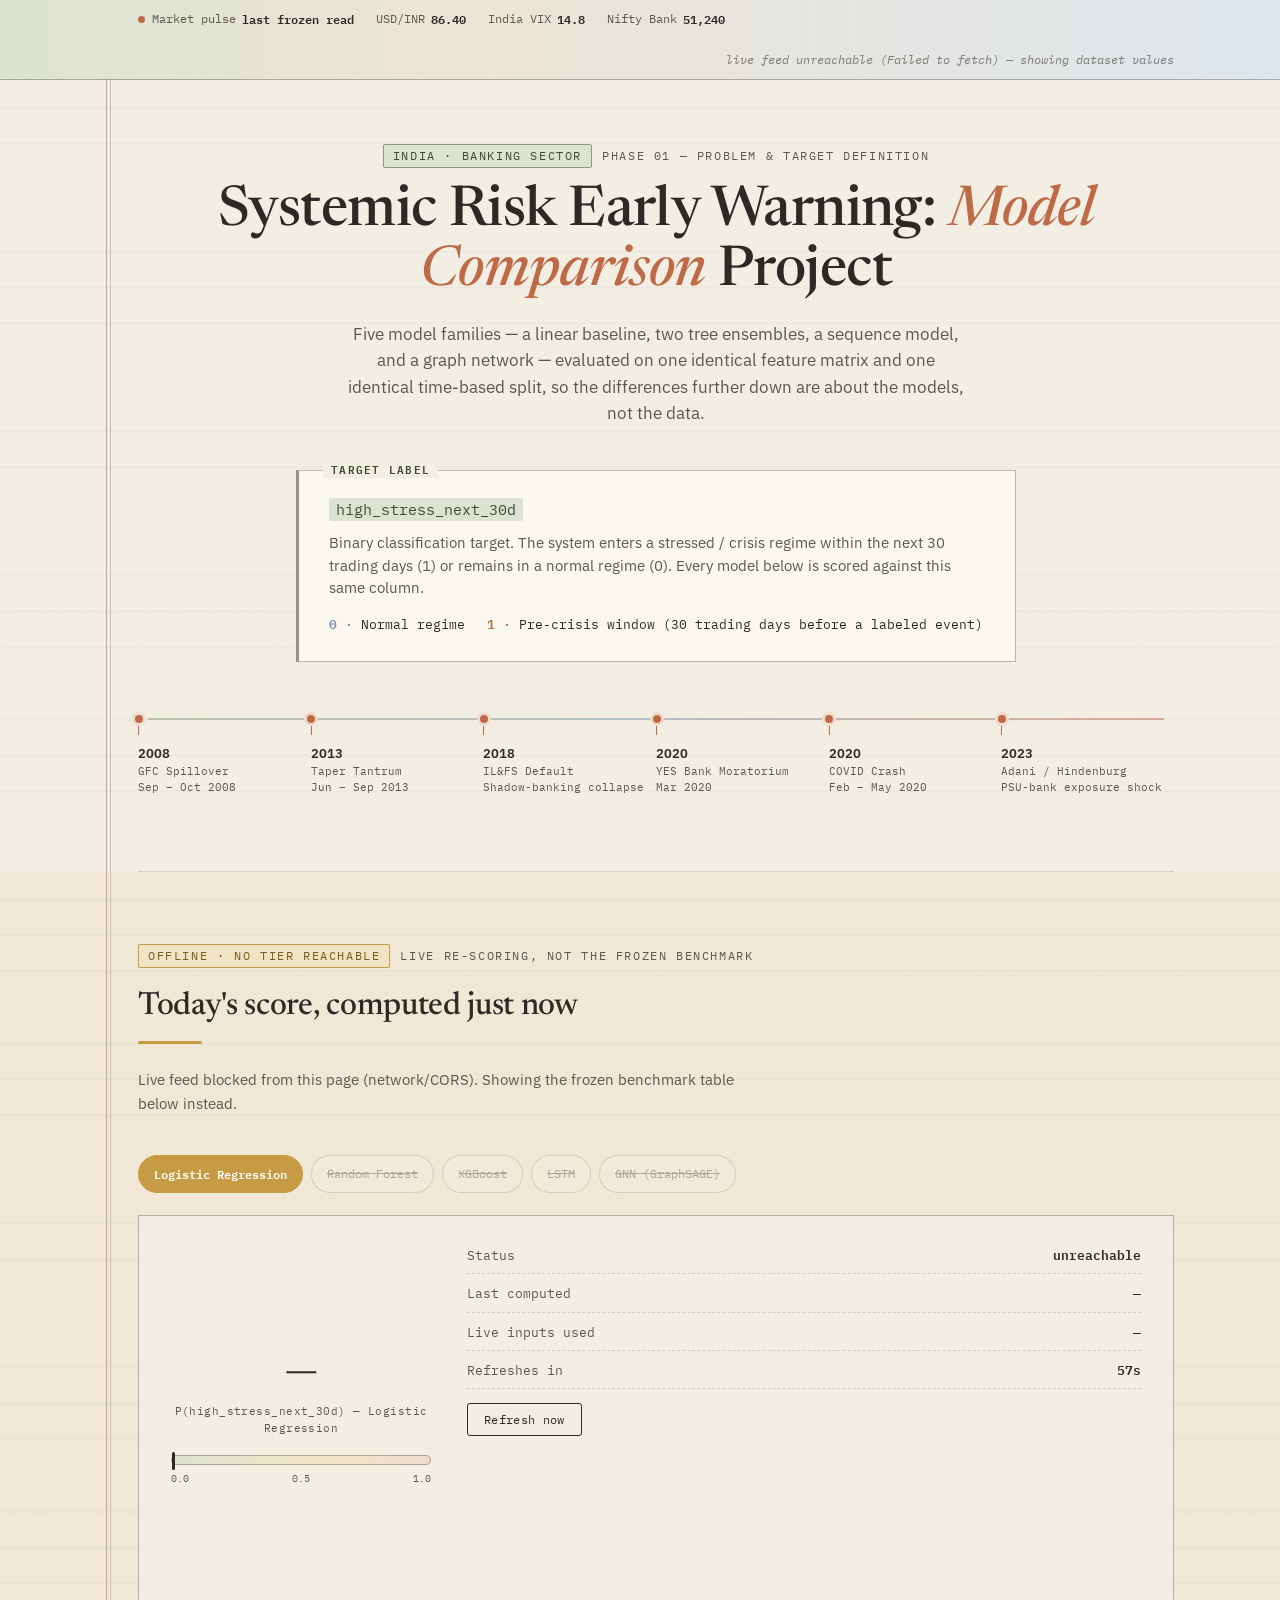
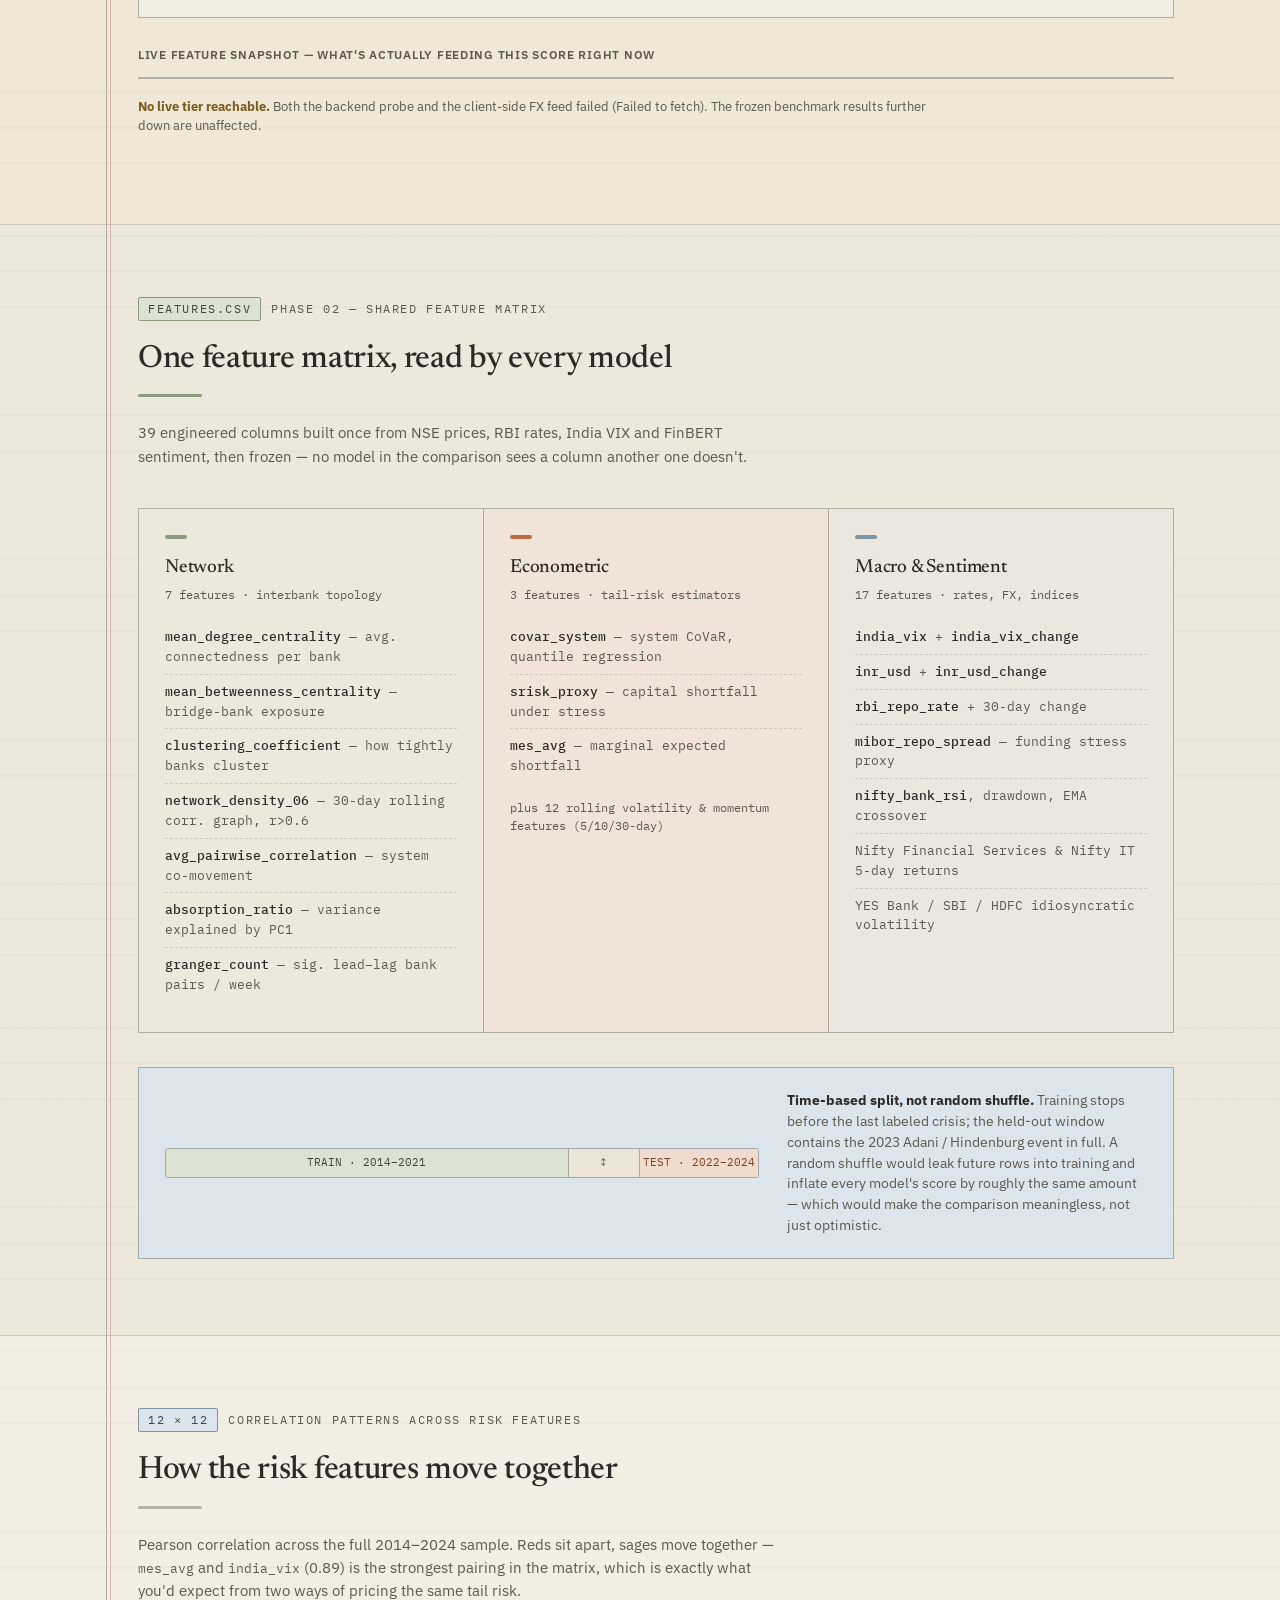
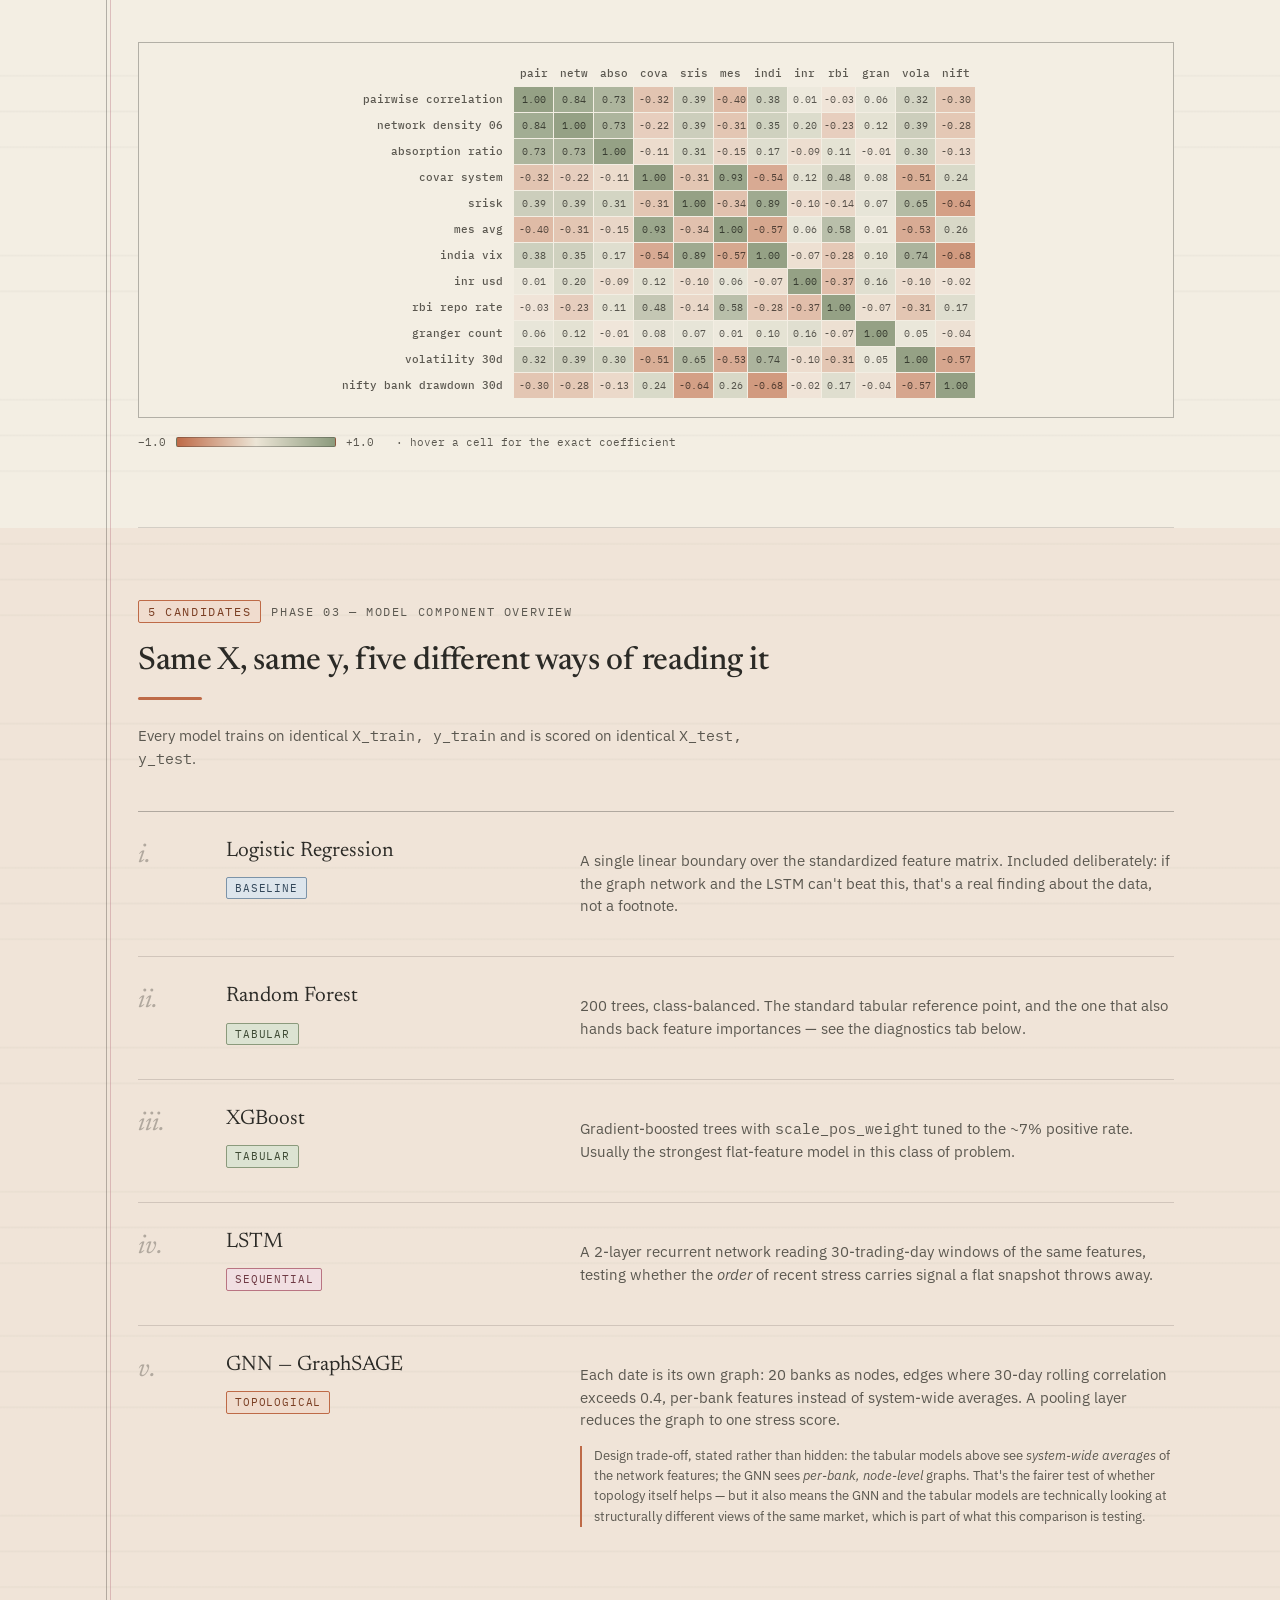
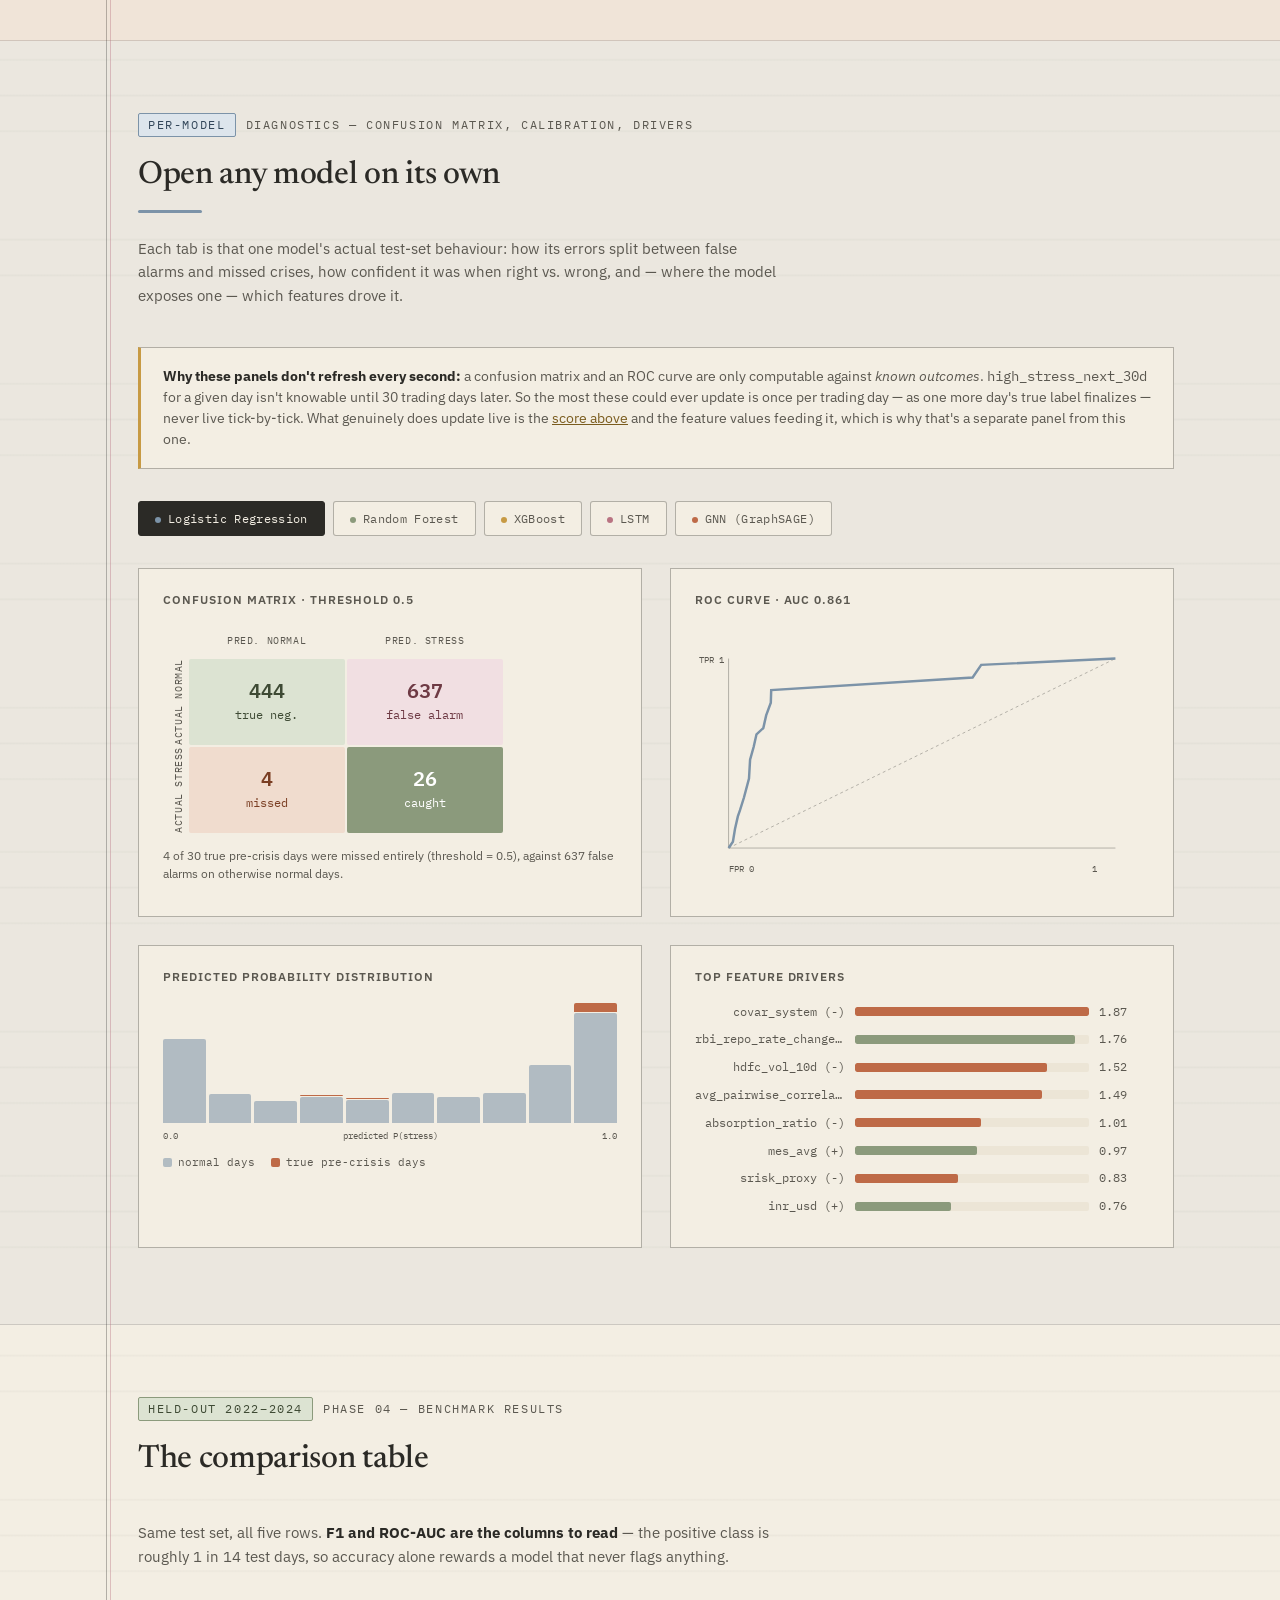
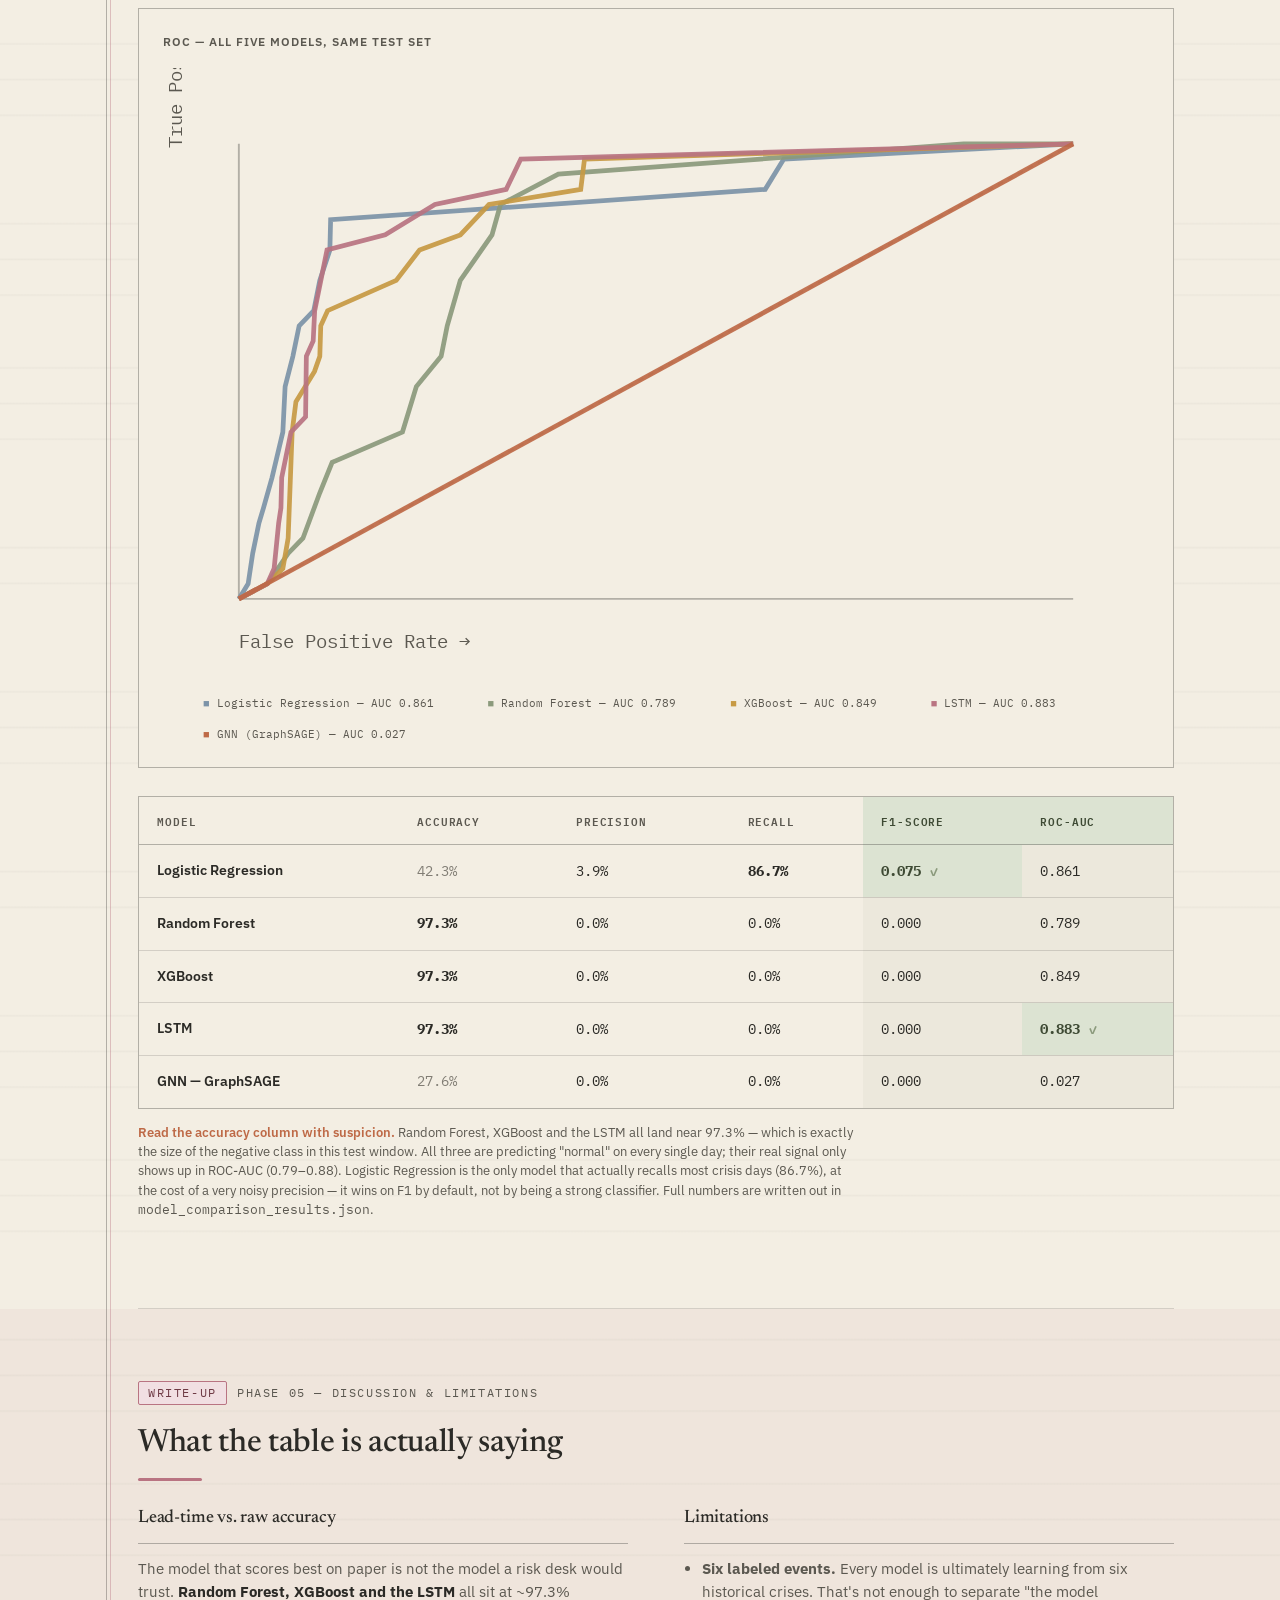
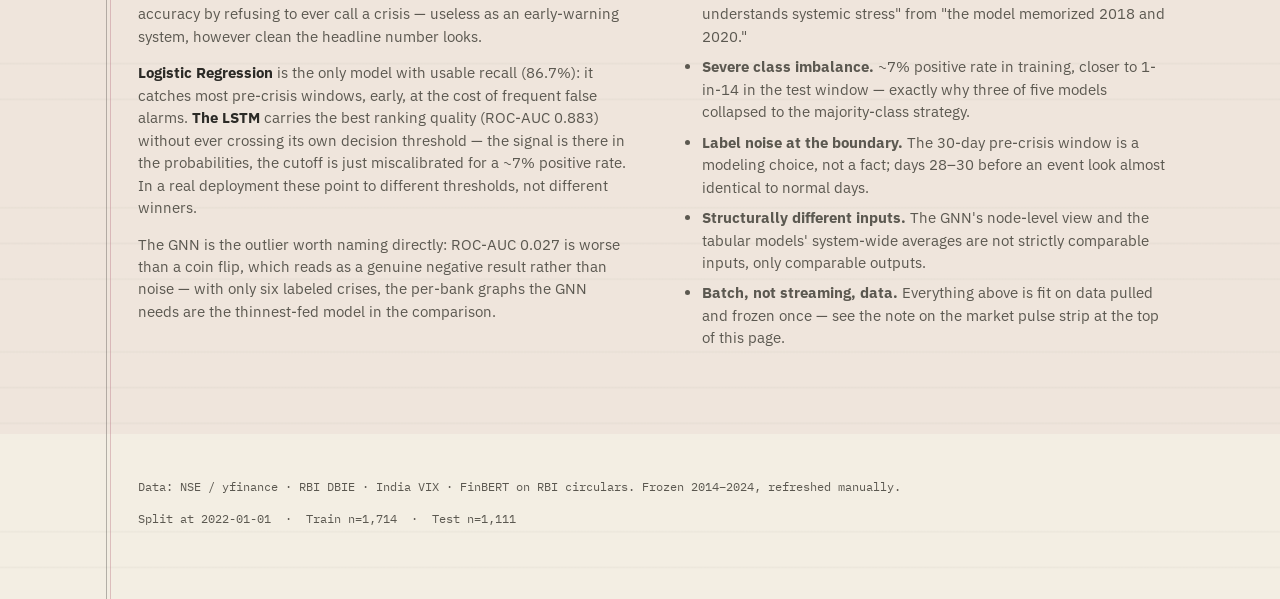
==== index.html @ d5b26229 "Add files via upload" ====
<!DOCTYPE html>
<html lang="en">
<head>
<meta charset="UTF-8">
<meta name="viewport" content="width=device-width, initial-scale=1.0">
<title>Systemic Risk Early Warning — Model Comparison (India)</title>
<link rel="preconnect" href="https://fonts.googleapis.com">
<link rel="preconnect" href="https://fonts.gstatic.com" crossorigin>
<link href="https://fonts.googleapis.com/css2?family=Newsreader:ital,opsz,wght@0,6..72,400;0,6..72,500;0,6..72,600;1,6..72,400;1,6..72,500&family=IBM+Plex+Mono:wght@400;500;600&family=IBM+Plex+Sans:wght@400;500;600&display=swap" rel="stylesheet">
<style>

/* ============================================================
   DESIGN TOKENS
   ============================================================ */
:root{
  --paper:      #F3EEE3;
  --paper-dim:  #ECE5D6;
  --ink:        #2B2A26;
  --ink-soft:   #5B5850;
  --line:       rgba(43,42,38,0.16);
  --line-heavy: rgba(43,42,38,0.32);

  --sage:       #8B9A7C;
  --sage-dim:   #DCE3D2;
  --sage-wash:  rgba(139,154,124,0.07);
  --sage-ink:   #3E4A34;

  --denim:      #7C93A8;
  --denim-dim:  #DDE5EC;
  --denim-wash: rgba(124,147,168,0.07);
  --denim-ink:  #33475A;

  --terracotta: #BE6A47;
  --terracotta-dim: #F0DCCE;
  --terracotta-wash: rgba(190,106,71,0.07);
  --terracotta-ink: #7A3E23;

  --rose:       #B97482;
  --rose-dim:   #F1DFE2;
  --rose-wash:  rgba(185,116,130,0.07);
  --rose-ink:   #6E3A44;

  --gold:       #C79A44;
  --gold-dim:   #F1E4C4;
  --gold-wash:  rgba(199,154,68,0.08);
  --gold-ink:   #7A5C1E;

  --serif: 'Newsreader', 'Iowan Old Style', serif;
  --mono:  'IBM Plex Mono', 'SF Mono', monospace;
  --sans:  'IBM Plex Sans', -apple-system, sans-serif;
}

*{ box-sizing: border-box; }
html{ scroll-behavior: smooth; }

body{
  margin:0;
  background:
    repeating-linear-gradient(to bottom, transparent, transparent 35px,
      rgba(43,42,38,0.035) 35px, rgba(43,42,38,0.035) 36px),
    var(--paper);
  color: var(--ink);
  font-family: var(--sans);
  font-size: 16px;
  line-height: 1.55;
}
@media (prefers-reduced-motion: reduce){ *{ animation-duration:.001ms!important; transition-duration:.001ms!important; } }
a{ color: inherit; }
::selection{ background: var(--sage-dim); }
button{ font-family: inherit; }

.page{
  position: relative;
  max-width: 1180px;
  margin: 0 auto;
  padding: 0 56px 0 88px;
}
.page::before{ content:""; position:absolute; top:0; bottom:0; left:56px; width:1px; background:var(--line-heavy); }
.page::after{ content:""; position:absolute; top:0; bottom:0; left:60px; width:1px; background:var(--rose); opacity:.4; }
@media (max-width: 780px){ .page{ padding: 0 20px; } .page::before,.page::after{ display:none; } }

.eyebrow{
  font-family: var(--mono); font-size: 11.5px; letter-spacing:.14em; text-transform:uppercase;
  color: var(--ink-soft); display:flex; align-items:center; gap:10px; margin:0 0 14px 0;
}
.eyebrow .tag{ display:inline-block; padding:2px 9px; border:1px solid currentColor; border-radius:2px; }
.eyebrow.c-sage .tag{ color: var(--sage-ink); border-color: var(--sage); background: var(--sage-dim); }
.eyebrow.c-terracotta .tag{ color: var(--terracotta-ink); border-color: var(--terracotta); background: var(--terracotta-dim); }
.eyebrow.c-denim .tag{ color: var(--denim-ink); border-color: var(--denim); background: var(--denim-dim); }
.eyebrow.c-rose .tag{ color: var(--rose-ink); border-color: var(--rose); background: var(--rose-dim); }
.eyebrow.c-gold .tag{ color: var(--gold-ink); border-color: var(--gold); background: var(--gold-dim); }

/* ============ LIVE INFERENCE PANEL ============ */
.live-panel{
  display:grid; grid-template-columns: 260px 1fr; gap:36px;
  border:1px solid var(--line-heavy); background: var(--paper); padding:30px 32px; align-items:center;
}
@media (max-width:780px){ .live-panel{ grid-template-columns:1fr; } }
.live-gauge-block{ text-align:center; }
.live-score{ font-family:var(--serif); font-size:52px; line-height:1; color: var(--ink); font-variant-numeric: tabular-nums; }
.live-score-label{ font-family:var(--mono); font-size:11px; color:var(--ink-soft); letter-spacing:.04em; margin-top:4px; }
.gauge-track{ position:relative; height:10px; border-radius:5px; margin-top:18px; background: linear-gradient(90deg, var(--sage-dim), var(--gold-dim) 55%, var(--terracotta-dim)); border:1px solid var(--line-heavy); overflow:visible; }
.gauge-fill{ display:none; }
.gauge-marker{ position:absolute; top:-4px; width:3px; height:18px; background: var(--ink); border-radius:2px; left:0%; transition: left .4s ease; }
.gauge-scale{ display:flex; justify-content:space-between; font-family:var(--mono); font-size:10px; color:var(--ink-soft); margin-top:6px; }
.live-meta-block{ display:flex; flex-direction:column; gap:10px; }
.live-meta-row{ display:flex; justify-content:space-between; font-family:var(--mono); font-size:12.5px; color:var(--ink-soft); border-bottom:1px dashed var(--line); padding-bottom:8px; }
.live-meta-row b{ color: var(--ink); font-weight:600; }
.refresh-btn{
  align-self:flex-start; margin-top:4px; font-family:var(--mono); font-size:11.5px; letter-spacing:.03em;
  padding:8px 16px; border:1px solid var(--ink); background: var(--paper); color:var(--ink); cursor:pointer;
  border-radius:3px; transition: background .15s, color .15s;
}
.refresh-btn:hover{ background: var(--ink); color: var(--paper); }
.sparkline{ width:100%; height:auto; margin-top:6px; }
.live-caveat{ font-size:12.5px; color: var(--ink-soft); margin-top:18px; max-width: 820px; }
.live-caveat b{ color: var(--gold-ink); }

.model-select-row{ display:flex; flex-wrap:wrap; gap:8px; margin-bottom:22px; }
.model-pill{
  font-family:var(--mono); font-size:11.5px; padding:8px 15px; border-radius:20px;
  border:1px solid var(--line-heavy); background: var(--paper); color: var(--ink-soft); cursor:pointer;
  transition: background .15s, color .15s, border-color .15s;
}
.model-pill:hover{ border-color: var(--ink-soft); }
.model-pill.active{ background: var(--gold); border-color: var(--gold); color: #fff; font-weight:600; }
.model-pill.disabled{ opacity:.45; cursor: not-allowed; text-decoration: line-through; }

.snapshot-wrap{ margin-top:28px; }
.snapshot-title{ font-family:var(--sans); font-size:12px; letter-spacing:.06em; text-transform:uppercase; color:var(--ink-soft); font-weight:600; margin:0 0 12px 0; }
table.snapshot-table{ width:100%; border-collapse:collapse; font-family:var(--mono); font-size:11.5px; }
table.snapshot-table th{ text-align:left; padding:8px 12px; font-size:10px; letter-spacing:.06em; text-transform:uppercase; color:var(--ink-soft); border-bottom:1px solid var(--line-heavy); }
table.snapshot-table td{ padding:7px 12px; border-bottom:1px solid var(--line); color: var(--ink-soft); }
table.snapshot-table tr.is-live td{ color: var(--ink); background: var(--gold-wash); }
table.snapshot-table .src-live{ color: var(--sage-ink); font-weight:600; }
table.snapshot-table .src-static{ opacity:.65; font-style:italic; }
.snapshot-toggle{ font-family:var(--mono); font-size:11px; color:var(--ink-soft); cursor:pointer; text-decoration:underline; margin-top:8px; display:inline-block; }

.horizon-note{
  border:1px solid var(--line-heavy); background: var(--paper); padding:18px 22px; margin-bottom:32px;
  font-size:13.5px; color: var(--ink-soft); border-left: 3px solid var(--gold);
}
.horizon-note b{ color: var(--ink); }

section{ padding: 72px 0 76px 0; border-bottom: 1px solid var(--line); position:relative; }
section:last-of-type{ border-bottom:none; }
section.wash-sage{ background: var(--sage-wash); }
section.wash-terracotta{ background: var(--terracotta-wash); }
section.wash-denim{ background: var(--denim-wash); }
section.wash-rose{ background: var(--rose-wash); }
section.wash-gold{ background: var(--gold-wash); }
section.wash-sage,section.wash-terracotta,section.wash-denim,section.wash-rose,section.wash-gold{
  margin: 0 -200vw; padding-left: 200vw; padding-right: 200vw;
}
section.wash-sage > *, section.wash-terracotta > *, section.wash-denim > *, section.wash-rose > *, section.wash-gold > *{ position:relative; }

h1,h2,h3{ font-family: var(--serif); font-weight:500; margin:0; letter-spacing:-0.01em; }
h2{ font-size: 32px; margin-bottom: 10px; display:inline-block; }
.h2-rule{ height:3px; width:64px; margin-bottom:24px; border-radius:2px; }
.wash-sage .h2-rule{ background: var(--sage); }
.wash-terracotta .h2-rule{ background: var(--terracotta); }
.wash-denim .h2-rule{ background: var(--denim); }
.wash-rose .h2-rule{ background: var(--rose); }
.h2-rule.default{ background: var(--ink-soft); opacity: .4; }
.section-sub{ color: var(--ink-soft); max-width: 640px; font-size: 15px; margin-bottom: 40px; }

/* ============ TOPBAR / LIVE PULSE ============ */
.topbar{ border-bottom: 1px solid var(--line-heavy); background: linear-gradient(90deg, var(--sage-dim), var(--paper-dim) 35%, var(--denim-dim)); }
.topbar-inner{
  max-width:1180px; margin:0 auto; padding:10px 56px 10px 88px;
  display:flex; flex-wrap:wrap; gap:22px; align-items:center;
  font-family: var(--mono); font-size:12px; color: var(--ink-soft);
}
@media (max-width:780px){ .topbar-inner{ padding:10px 20px; } }
.pulse-dot{ width:7px; height:7px; border-radius:50%; display:inline-block; margin-right:7px; background: var(--gold); }
.pulse-dot.live{ background: var(--sage); box-shadow: 0 0 0 3px var(--sage-dim); animation: blip 2.4s ease-in-out infinite; }
.pulse-dot.stale{ background: var(--terracotta); }
@keyframes blip{ 0%,100%{ opacity:1; } 50%{ opacity:.45; } }
.pulse-item{ display:flex; align-items:center; white-space:nowrap; }
.pulse-item b{ color: var(--ink); font-weight:600; margin-left:6px; }
.pulse-note{ margin-left:auto; font-style:italic; opacity:.75; }

/* ============ HERO ============ */
.hero{ padding-top:64px; text-align:center; }
.hero .eyebrow{ justify-content:center; }
.hero h1{ font-size: clamp(34px,5vw,56px); line-height:1.08; max-width:880px; margin:0 auto 18px auto; }
.hero h1 em{ font-style:italic; color: var(--terracotta); }
.hero p.lede{ max-width:620px; margin:0 auto; color: var(--ink-soft); font-size:17px; }

.callout{
  margin:44px auto 0 auto; max-width:720px; border:1px solid var(--line-heavy);
  background:#FBF8F0; padding:26px 30px; text-align:left; position:relative;
  border-left: 3px solid var(--sage);
}
.callout::before{
  content:"TARGET LABEL"; position:absolute; top:-10px; left:24px; background:var(--paper);
  padding:0 8px; font-family:var(--mono); font-size:10.5px; letter-spacing:.12em; color:var(--sage-ink); font-weight:600;
}
.callout code{ font-family:var(--mono); font-size:15px; background:var(--sage-dim); padding:2px 7px; border-radius:2px; color:var(--sage-ink); }
.callout p{ margin:10px 0 0 0; color: var(--ink-soft); font-size:14.5px; }
.callout .binary{ display:flex; gap:22px; margin-top:14px; flex-wrap:wrap; font-family:var(--mono); font-size:13px; }
.binary .b0::before{ content:"0 · "; color: var(--denim); font-weight:600; }
.binary .b1::before{ content:"1 · "; color: var(--terracotta); font-weight:600; }

.timeline{ margin:56px 0 0 0; position:relative; }
.timeline-track{ position:relative; height:2px; background: linear-gradient(90deg, var(--sage), var(--denim), var(--terracotta)); margin:0 10px; opacity:.5; }
.timeline-events{ display:flex; justify-content:space-between; margin-top:-1px; }
.tl-event{ position:relative; text-align:left; width:16%; flex:1; }
.tl-tick{ width:1px; height:16px; background: var(--terracotta); }
.tl-dot{ width:8px; height:8px; border-radius:50%; background: var(--terracotta); position:absolute; top:-3.5px; left:-3.5px; box-shadow:0 0 0 3px var(--terracotta-dim); }
.tl-label{ margin-top:10px; font-family:var(--mono); font-size:11px; color: var(--ink-soft); line-height:1.4; }
.tl-label b{ display:block; font-family:var(--sans); font-size:12.5px; color: var(--ink); font-weight:600; margin-bottom:2px; }
@media (max-width:780px){ .timeline-events{ flex-direction:column; gap:18px; } .tl-event{ width:100%; padding-left:16px; } }

/* ============ FEATURE MATRIX ============ */
.matrix-grid{ display:grid; grid-template-columns:repeat(3,1fr); gap:0; border-top:1px solid var(--line-heavy); border-left:1px solid var(--line-heavy); background: var(--paper); }
.matrix-col{ border-right:1px solid var(--line-heavy); border-bottom:1px solid var(--line-heavy); padding:26px 26px 30px 26px; }
.matrix-col .swatch{ width:22px; height:4px; margin-bottom:14px; border-radius:2px; }
.matrix-col h3{ font-size:19px; margin-bottom:4px; }
.matrix-col .count{ font-family:var(--mono); font-size:11.5px; color:var(--ink-soft); margin-bottom:16px; display:block; }
.matrix-col ul{ list-style:none; margin:0; padding:0; }
.matrix-col li{ font-family:var(--mono); font-size:12.8px; padding:7px 0; border-top:1px dashed var(--line); color:var(--ink-soft); }
.matrix-col li:first-of-type{ border-top:none; }
.matrix-col li b{ color: var(--ink); font-weight:500; }
.matrix-col.network .swatch{ background: var(--sage); } .matrix-col.network{ background: var(--sage-wash); }
.matrix-col.econ .swatch{ background: var(--terracotta); } .matrix-col.econ{ background: var(--terracotta-wash); }
.matrix-col.macro .swatch{ background: var(--denim); } .matrix-col.macro{ background: var(--denim-wash); }
@media (max-width:900px){ .matrix-grid{ grid-template-columns:1fr; } }

.split-note{ margin-top:34px; border:1px solid var(--line-heavy); padding:22px 26px; display:flex; gap:28px; align-items:center; flex-wrap:wrap; background: var(--denim-dim); }
.split-note .split-bar{ flex:1 1 340px; min-width:260px; }
.split-bar-track{ display:flex; height:30px; border:1px solid var(--line-heavy); font-family:var(--mono); font-size:11px; overflow:hidden; border-radius: 3px;}
.split-seg{ display:flex; align-items:center; justify-content:center; border-right:1px solid var(--line-heavy); white-space:nowrap; }
.split-seg.train{ background: var(--sage-dim); width:68%; color: var(--sage-ink); }
.split-seg.gap{ background: var(--paper-dim); width:12%; color: var(--ink-soft); font-style:italic; }
.split-seg.test{ background: var(--terracotta-dim); width:20%; color: var(--terracotta-ink); border-right:none; }
.split-note p{ margin:0; font-size:13.5px; color: var(--ink-soft); max-width:360px; }
.split-note strong{ color: var(--ink); }

/* ============ CORRELATION HEATMAP ============ */
.corr-wrap{ overflow-x:auto; border:1px solid var(--line-heavy); background:var(--paper); padding: 18px; }
table.corr{ border-collapse:collapse; font-family:var(--mono); font-size:10.5px; margin: 0 auto;}
table.corr th{ font-weight:500; color:var(--ink-soft); padding:4px 6px; text-align:center; }
table.corr th.rowlabel{ text-align:right; padding-right:10px; white-space:nowrap; }
table.corr td{ width:34px; height:26px; text-align:center; border:1px solid var(--paper); cursor:default; position:relative; }
table.corr td span{ font-size:9.5px; mix-blend-mode: multiply; opacity:.75;}
.corr-legend{ display:flex; align-items:center; gap:10px; margin-top:16px; font-family:var(--mono); font-size:11px; color:var(--ink-soft); }
.corr-legend .grad{ width:160px; height:10px; border-radius:2px; background: linear-gradient(90deg, var(--terracotta) 0%, var(--paper-dim) 50%, var(--sage) 100%); border:1px solid var(--line-heavy); }

/* ============ MODELS OVERVIEW ============ */
.model-row{ display:grid; grid-template-columns:60px 1.1fr 2fr; gap:28px; padding:24px 0; border-top:1px solid var(--line); align-items:start; }
.model-row:first-of-type{ border-top:1px solid var(--line-heavy); }
.model-idx{ font-family:var(--serif); font-style:italic; font-size:26px; color: var(--line-heavy); }
.model-name{ font-family:var(--serif); font-size:21px; margin-bottom:6px; }
.model-tag{ font-family:var(--mono); font-size:10.5px; letter-spacing:.08em; text-transform:uppercase; display:inline-block; padding:2px 8px; border-radius:2px; border:1px solid currentColor; }
.model-tag.t-denim{ color: var(--denim-ink); background: var(--denim-dim); border-color: var(--denim); }
.model-tag.t-sage{ color: var(--sage-ink); background: var(--sage-dim); border-color: var(--sage); }
.model-tag.t-rose{ color: var(--rose-ink); background: var(--rose-dim); border-color: var(--rose); }
.model-tag.t-terracotta{ color: var(--terracotta-ink); background: var(--terracotta-dim); border-color: var(--terracotta); }
.model-desc{ color: var(--ink-soft); font-size:14.5px; }
.model-note{ margin-top:8px; font-size:13px; color: var(--ink-soft); border-left:2px solid var(--terracotta); padding-left:12px; }
@media (max-width:780px){ .model-row{ grid-template-columns:40px 1fr; } .model-row > div:last-child{ grid-column:1/-1; } }

/* ============ MODEL DIAGNOSTICS (TABS) ============ */
.tabbar{ display:flex; flex-wrap:wrap; gap:8px; margin-bottom:32px; }
.tab-btn{
  font-family:var(--mono); font-size:12px; letter-spacing:.03em; padding:9px 16px;
  border:1px solid var(--line-heavy); background: var(--paper); color: var(--ink-soft);
  cursor:pointer; border-radius:3px; transition: background .15s, color .15s, border-color .15s;
}
.tab-btn:hover{ border-color: var(--ink-soft); color: var(--ink); }
.tab-btn.active{ background: var(--ink); color: var(--paper); border-color: var(--ink); }
.tab-btn .dot{ display:inline-block; width:6px; height:6px; border-radius:50%; margin-right:7px; }
.tab-panel{ display:none; }
.tab-panel.active{ display:block; animation: fadein .25s ease; }
@keyframes fadein{ from{ opacity:0; transform: translateY(4px);} to{ opacity:1; transform:none; } }

.diag-grid{ display:grid; grid-template-columns: 1fr 1fr; gap: 28px; }
@media (max-width: 900px){ .diag-grid{ grid-template-columns: 1fr; } }
.diag-card{ border:1px solid var(--line-heavy); background: var(--paper); padding:22px 24px; }
.diag-card h4{ font-family:var(--sans); font-size:12px; letter-spacing:.08em; text-transform:uppercase; color:var(--ink-soft); margin:0 0 16px 0; font-weight:600;}

/* confusion matrix */
.cm-grid{ display:grid; grid-template-columns: auto 1fr 1fr; gap:2px; max-width:340px; font-family:var(--mono); font-size:12px; }
.cm-cell{ padding:16px 10px; text-align:center; border-radius:2px; }
.cm-head{ font-size:10px; color:var(--ink-soft); text-transform:uppercase; letter-spacing:.06em; display:flex; align-items:center; justify-content:center; }
.cm-label{ font-size:10px; color:var(--ink-soft); text-transform:uppercase; letter-spacing:.06em; display:flex; align-items:center; padding-right:8px; writing-mode: vertical-rl; transform: rotate(180deg); justify-content:center;}
.cm-num{ font-size:20px; font-weight:600; display:block; }
.cm-tn{ background: var(--sage-dim); color: var(--sage-ink); }
.cm-tp{ background: var(--sage); color: #fff; }
.cm-fp{ background: var(--rose-dim); color: var(--rose-ink); }
.cm-fn{ background: var(--terracotta-dim); color: var(--terracotta-ink); }
.cm-note{ font-size:11.5px; color:var(--ink-soft); margin-top:14px; }

/* probability histogram */
.hist{ display:flex; align-items:flex-end; gap:3px; height:120px; }
.hist-bar-wrap{ flex:1; position:relative; height:100%; display:flex; align-items:flex-end; }
.hist-bar{ width:100%; border-radius: 2px 2px 0 0; position:relative; }
.hist-bar.neg{ background: var(--denim); opacity:.55; }
.hist-bar.pos{ background: var(--terracotta); }
.hist-x{ font-family:var(--mono); font-size:9px; color:var(--ink-soft); display:flex; justify-content:space-between; margin-top:6px; }
.hist-legend{ display:flex; gap:16px; margin-top:12px; font-family:var(--mono); font-size:11px; color:var(--ink-soft); }
.hist-legend span::before{ content:""; display:inline-block; width:9px; height:9px; border-radius:2px; margin-right:6px; vertical-align:-1px; }
.hist-legend .lg-neg::before{ background: var(--denim); opacity:.55; }
.hist-legend .lg-pos::before{ background: var(--terracotta); }

/* feature importance bars */
.fi-row{ display:grid; grid-template-columns: 150px 1fr 50px; gap:10px; align-items:center; margin-bottom:10px; font-family:var(--mono); font-size:11.5px; }
.fi-name{ color: var(--ink-soft); text-align:right; white-space:nowrap; overflow:hidden; text-overflow:ellipsis; }
.fi-track{ height:9px; background: var(--paper-dim); border-radius:2px; overflow:hidden; }
.fi-fill{ height:100%; background: var(--sage); border-radius:2px; }
.fi-fill.neg{ background: var(--terracotta); }
.fi-val{ color: var(--ink-soft); }

/* mini ROC */
.roc-svg{ width:100%; height:auto; }

.diag-empty{ color: var(--ink-soft); font-size:13.5px; font-style:italic; padding: 30px 0;}

/* ============ RESULTS TABLE ============ */
.table-wrap{ border:1px solid var(--line-heavy); overflow-x:auto; background: var(--paper); }
table.results{ width:100%; border-collapse:collapse; font-family:var(--mono); font-size:13.5px; min-width:680px; }
table.results th, table.results td{ padding:15px 18px; text-align:left; border-bottom:1px solid var(--line); }
table.results thead th{ font-size:11px; letter-spacing:.08em; text-transform:uppercase; color: var(--ink-soft); border-bottom:1px solid var(--line-heavy); font-weight:600; }
table.results thead th.priority{ color: var(--sage-ink); background: var(--sage-dim); }
table.results tbody th{ font-family:var(--sans); font-weight:600; font-size:14px; }
table.results tbody tr:last-child td, table.results tbody tr:last-child th{ border-bottom:none; }
table.results td.priority{ background: var(--sage-wash); }
table.results td.win{ font-weight:700; background: var(--sage-dim); color: var(--sage-ink); position:relative; }
table.results td.win::after{ content:"\2713"; margin-left:8px; font-family:var(--sans); font-size:11px; color: var(--sage); }
table.results td.dim{ color: var(--ink-soft); opacity:.75; }
table.results tbody tr:hover td, table.results tbody tr:hover th{ background: var(--denim-wash); }
.table-foot{ font-size:12.5px; color: var(--ink-soft); margin-top:14px; max-width:720px; }
.table-foot .flag{ color: var(--terracotta); font-weight:600; }

.roc-combo{ border:1px solid var(--line-heavy); background: var(--paper); padding:24px; margin-bottom:28px; }
.roc-legend-row{ display:flex; flex-wrap:wrap; gap:14px; margin-top:14px; font-family:var(--mono); font-size:11px; color:var(--ink-soft); }
.roc-legend-row span::before{ content:""; display:inline-block; width:14px; height:2px; margin-right:6px; vertical-align:2px; }

/* ============ DISCUSSION ============ */
.two-col{ display:grid; grid-template-columns:1fr 1fr; gap:56px; }
.two-col h3{ font-size:18px; margin-bottom:14px; padding-bottom:10px; border-bottom:1px solid var(--line-heavy); }
.two-col p{ color: var(--ink-soft); font-size:14.5px; margin:0 0 14px 0; }
.two-col p strong{ color: var(--ink); }
.two-col ul{ margin:0; padding-left:18px; color: var(--ink-soft); font-size:14.5px; }
.two-col li{ margin-bottom:8px; }
@media (max-width:780px){ .two-col{ grid-template-columns:1fr; gap:36px; } }

footer{ padding:44px 0 70px 0; font-family:var(--mono); font-size:12px; color: var(--ink-soft); display:flex; justify-content:space-between; flex-wrap:wrap; gap:14px; }
footer a{ text-decoration:underline; text-decoration-color: var(--line-heavy); }
</style>
</head>
<body>

<div class="topbar">
  <div class="topbar-inner" id="pulseBar">
    <span class="pulse-item"><span class="pulse-dot" id="pulseDot"></span>Market pulse <b id="pulseStatus">connecting…</b></span>
    <span class="pulse-item">USD/INR <b id="pulseUsdinr">—</b></span>
    <span class="pulse-item">India VIX <b id="pulseVix">—</b></span>
    <span class="pulse-item">Nifty Bank <b id="pulseNifty">—</b></span>
    <span class="pulse-note" id="pulseNote">attempting live read on load</span>
  </div>
</div>

<div class="page">

  <!-- ============ HERO ============ -->
  <section class="hero">
    <p class="eyebrow c-sage"><span class="tag">India · Banking Sector</span> Phase 01 — Problem &amp; Target Definition</p>
    <h1>Systemic Risk Early Warning: <em>Model Comparison</em> Project</h1>
    <p class="lede">Five model families — a linear baseline, two tree ensembles, a sequence model, and a graph
      network — evaluated on one identical feature matrix and one identical time-based split, so the
      differences further down are about the models, not the data.</p>

    <div class="callout">
      <div><code>high_stress_next_30d</code></div>
      <p>Binary classification target. The system enters a stressed / crisis regime within the
      next 30 trading days (<span class="b1">1</span>) or remains in a normal regime
      (<span class="b0">0</span>). Every model below is scored against this same column.</p>
      <div class="binary">
        <span class="b0">Normal regime</span>
        <span class="b1">Pre-crisis window (30 trading days before a labeled event)</span>
      </div>
    </div>

    <div class="timeline">
      <div class="timeline-track"></div>
      <div class="timeline-events">
        <div class="tl-event"><div class="tl-tick"><div class="tl-dot"></div></div>
          <div class="tl-label"><b>2008</b>GFC Spillover<br>Sep – Oct 2008</div></div>
        <div class="tl-event"><div class="tl-tick"><div class="tl-dot"></div></div>
          <div class="tl-label"><b>2013</b>Taper Tantrum<br>Jun – Sep 2013</div></div>
        <div class="tl-event"><div class="tl-tick"><div class="tl-dot"></div></div>
          <div class="tl-label"><b>2018</b>IL&amp;FS Default<br>Shadow-banking collapse</div></div>
        <div class="tl-event"><div class="tl-tick"><div class="tl-dot"></div></div>
          <div class="tl-label"><b>2020</b>YES Bank Moratorium<br>Mar 2020</div></div>
        <div class="tl-event"><div class="tl-tick"><div class="tl-dot"></div></div>
          <div class="tl-label"><b>2020</b>COVID Crash<br>Feb – May 2020</div></div>
        <div class="tl-event"><div class="tl-tick"><div class="tl-dot"></div></div>
          <div class="tl-label"><b>2023</b>Adani / Hindenburg<br>PSU-bank exposure shock</div></div>
      </div>
    </div>
  </section>

  <!-- ============ LIVE INFERENCE ============ -->
  <section id="live" class="wash-gold">
    <p class="eyebrow c-gold"><span class="tag" id="liveTierTag">Tier — detecting…</span> Live Re-Scoring, Not the Frozen Benchmark</p>
    <h2>Today's score, computed just now</h2>
    <div class="h2-rule" style="background:var(--gold);"></div>
    <p class="section-sub" id="liveExplainer">Runs the trained Logistic Regression on this page, client-side,
      fed by a live macro read. Loading…</p>

    <div class="model-select-row" id="liveModelSelect"></div>

    <div class="live-panel">
      <div class="live-gauge-block">
        <div class="live-score" id="liveScoreNum">—</div>
        <div class="live-score-label" id="liveScoreModel">P(high_stress_next_30d) — Logistic Regression</div>
        <div class="gauge-track"><div class="gauge-fill" id="gaugeFill"></div><div class="gauge-marker" id="gaugeMarker"></div></div>
        <div class="gauge-scale"><span>0.0</span><span>0.5</span><span>1.0</span></div>
      </div>
      <div class="live-meta-block">
        <div class="live-meta-row"><span>Status</span><b id="liveStatus">connecting…</b></div>
        <div class="live-meta-row"><span>Last computed</span><b id="liveTimestamp">—</b></div>
        <div class="live-meta-row"><span>Live inputs used</span><b id="liveInputsUsed">—</b></div>
        <div class="live-meta-row"><span>Refreshes in</span><b id="liveCountdown">—</b></div>
        <button class="refresh-btn" id="refreshBtn">Refresh now</button>
        <svg id="sparkline" class="sparkline" viewBox="0 0 300 60"></svg>
      </div>
    </div>

    <div class="snapshot-wrap">
      <h4 class="snapshot-title">Live feature snapshot — what's actually feeding this score right now</h4>
      <div class="table-wrap">
        <table class="snapshot-table" id="snapshotTable"></table>
      </div>
    </div>

    <p class="live-caveat" id="liveCaveat"></p>
  </section>

  <!-- ============ FEATURE MATRIX ============ -->
  <section id="features" class="wash-sage">
    <p class="eyebrow c-sage"><span class="tag">features.csv</span> Phase 02 — Shared Feature Matrix</p>
    <h2>One feature matrix, read by every model</h2>
    <div class="h2-rule"></div>
    <p class="section-sub">39 engineered columns built once from NSE prices, RBI rates, India VIX and
      FinBERT sentiment, then frozen — no model in the comparison sees a column another one doesn't.</p>

    <div class="matrix-grid">
      <div class="matrix-col network">
        <div class="swatch"></div>
        <h3>Network</h3>
        <span class="count">7 features · interbank topology</span>
        <ul>
          <li><b>mean_degree_centrality</b> — avg. connectedness per bank</li>
          <li><b>mean_betweenness_centrality</b> — bridge-bank exposure</li>
          <li><b>clustering_coefficient</b> — how tightly banks cluster</li>
          <li><b>network_density_06</b> — 30-day rolling corr. graph, r&gt;0.6</li>
          <li><b>avg_pairwise_correlation</b> — system co-movement</li>
          <li><b>absorption_ratio</b> — variance explained by PC1</li>
          <li><b>granger_count</b> — sig. lead–lag bank pairs / week</li>
        </ul>
      </div>
      <div class="matrix-col econ">
        <div class="swatch"></div>
        <h3>Econometric</h3>
        <span class="count">3 features · tail-risk estimators</span>
        <ul>
          <li><b>covar_system</b> — system CoVaR, quantile regression</li>
          <li><b>srisk_proxy</b> — capital shortfall under stress</li>
          <li><b>mes_avg</b> — marginal expected shortfall</li>
        </ul>
        <span class="count" style="margin-top:16px;">plus 12 rolling volatility &amp; momentum features (5/10/30-day)</span>
      </div>
      <div class="matrix-col macro">
        <div class="swatch"></div>
        <h3>Macro &amp; Sentiment</h3>
        <span class="count">17 features · rates, FX, indices</span>
        <ul>
          <li><b>india_vix</b> + <b>india_vix_change</b></li>
          <li><b>inr_usd</b> + <b>inr_usd_change</b></li>
          <li><b>rbi_repo_rate</b> + 30-day change</li>
          <li><b>mibor_repo_spread</b> — funding stress proxy</li>
          <li><b>nifty_bank_rsi</b>, drawdown, EMA crossover</li>
          <li>Nifty Financial Services &amp; Nifty IT 5-day returns</li>
          <li>YES Bank / SBI / HDFC idiosyncratic volatility</li>
        </ul>
      </div>
    </div>

    <div class="split-note">
      <div class="split-bar">
        <div class="split-bar-track">
          <div class="split-seg train">TRAIN · 2014–2021</div>
          <div class="split-seg gap">↕</div>
          <div class="split-seg test">TEST · 2022–2024</div>
        </div>
      </div>
      <p><strong>Time-based split, not random shuffle.</strong> Training stops before the last
        labeled crisis; the held-out window contains the 2023 Adani / Hindenburg event in full.
        A random shuffle would leak future rows into training and inflate every model's score by
        roughly the same amount — which would make the comparison meaningless, not just optimistic.</p>
    </div>
  </section>

  <!-- ============ CORRELATION PATTERNS ============ -->
  <section id="correlation">
    <p class="eyebrow c-denim"><span class="tag">12 × 12</span> Correlation Patterns Across Risk Features</p>
    <h2>How the risk features move together</h2>
    <div class="h2-rule default"></div>
    <p class="section-sub">Pearson correlation across the full 2014–2024 sample. Reds sit apart, sages
      move together — <code style="font-family:var(--mono); font-size:13px;">mes_avg</code> and
      <code style="font-family:var(--mono); font-size:13px;">india_vix</code> (0.89) is the strongest
      pairing in the matrix, which is exactly what you'd expect from two ways of pricing the same tail risk.</p>
    <div class="corr-wrap">
      <table class="corr" id="corrTable"></table>
    </div>
    <div class="corr-legend">
      <span>−1.0</span><div class="grad"></div><span>+1.0</span>
      <span style="margin-left:12px;">· hover a cell for the exact coefficient</span>
    </div>
  </section>

  <!-- ============ MODELS OVERVIEW ============ -->
  <section id="models" class="wash-terracotta">
    <p class="eyebrow c-terracotta"><span class="tag">5 candidates</span> Phase 03 — Model Component Overview</p>
    <h2>Same X, same y, five different ways of reading it</h2>
    <div class="h2-rule"></div>
    <p class="section-sub">Every model trains on identical <code style="font-family:var(--mono)">X_train, y_train</code>
      and is scored on identical <code style="font-family:var(--mono)">X_test, y_test</code>.</p>

    <div class="model-list">
      <div class="model-row">
        <div class="model-idx">i.</div>
        <div><div class="model-name">Logistic Regression</div><span class="model-tag t-denim">Baseline</span></div>
        <div><p class="model-desc">A single linear boundary over the standardized feature matrix. Included
          deliberately: if the graph network and the LSTM can't beat this, that's a real finding about the
          data, not a footnote.</p></div>
      </div>
      <div class="model-row">
        <div class="model-idx">ii.</div>
        <div><div class="model-name">Random Forest</div><span class="model-tag t-sage">Tabular</span></div>
        <div><p class="model-desc">200 trees, class-balanced. The standard tabular reference point, and the
          one that also hands back feature importances — see the diagnostics tab below.</p></div>
      </div>
      <div class="model-row">
        <div class="model-idx">iii.</div>
        <div><div class="model-name">XGBoost</div><span class="model-tag t-sage">Tabular</span></div>
        <div><p class="model-desc">Gradient-boosted trees with <code style="font-family:var(--mono)">scale_pos_weight</code>
          tuned to the ~7% positive rate. Usually the strongest flat-feature model in this class of problem.</p></div>
      </div>
      <div class="model-row">
        <div class="model-idx">iv.</div>
        <div><div class="model-name">LSTM</div><span class="model-tag t-rose">Sequential</span></div>
        <div><p class="model-desc">A 2-layer recurrent network reading 30-trading-day windows of the same
          features, testing whether the <em style="font-style:italic">order</em> of recent stress carries
          signal a flat snapshot throws away.</p></div>
      </div>
      <div class="model-row">
        <div class="model-idx">v.</div>
        <div><div class="model-name">GNN — GraphSAGE</div><span class="model-tag t-terracotta">Topological</span></div>
        <div>
          <p class="model-desc">Each date is its own graph: 20 banks as nodes, edges where 30-day rolling
            correlation exceeds 0.4, per-bank features instead of system-wide averages. A pooling layer
            reduces the graph to one stress score.</p>
          <p class="model-note">Design trade-off, stated rather than hidden: the tabular models above see
            <em>system-wide averages</em> of the network features; the GNN sees <em>per-bank, node-level</em>
            graphs. That's the fairer test of whether topology itself helps — but it also means the GNN and
            the tabular models are technically looking at structurally different views of the same market,
            which is part of what this comparison is testing.</p>
        </div>
      </div>
    </div>
  </section>

  <!-- ============ MODEL DIAGNOSTICS (per-model, tabbed) ============ -->
  <section id="diagnostics" class="wash-denim">
    <p class="eyebrow c-denim"><span class="tag">Per-model</span> Diagnostics — Confusion Matrix, Calibration, Drivers</p>
    <h2>Open any model on its own</h2>
    <div class="h2-rule"></div>
    <p class="section-sub">Each tab is that one model's actual test-set behaviour: how its errors split
      between false alarms and missed crises, how confident it was when right vs. wrong, and — where the
      model exposes one — which features drove it.</p>

    <div class="horizon-note">
      <b>Why these panels don't refresh every second:</b> a confusion matrix and an ROC curve are only
      computable against <em>known outcomes</em>. <code style="font-family:var(--mono)">high_stress_next_30d</code>
      for a given day isn't knowable until 30 trading days later. So the most these could ever update is
      once per trading day — as one more day's true label finalizes — never live tick-by-tick. What
      genuinely does update live is the <a href="#live" style="color:var(--gold-ink);">score above</a> and
      the feature values feeding it, which is why that's a separate panel from this one.
    </div>

    <div class="tabbar" id="tabbar"></div>
    <div id="tabPanels"></div>
  </section>

  <!-- ============ RESULTS ============ -->
  <section id="results">
    <p class="eyebrow c-sage"><span class="tag">Held-out 2022–2024</span> Phase 04 — Benchmark Results</p>
    <h2>The comparison table</h2>
    <div class="h2-rule"></div>
    <p class="section-sub">Same test set, all five rows. <strong style="color:var(--ink)">F1 and ROC-AUC are
      the columns to read</strong> — the positive class is roughly 1 in 14 test days, so accuracy alone
      rewards a model that never flags anything.</p>

    <div class="roc-combo">
      <h4 style="font-family:var(--sans); font-size:12px; letter-spacing:.08em; text-transform:uppercase; color:var(--ink-soft); margin:0 0 16px 0; font-weight:600;">ROC — all five models, same test set</h4>
      <svg id="rocCombo" class="roc-svg" viewBox="0 0 520 320"></svg>
      <div class="roc-legend-row" id="rocLegend"></div>
    </div>

    <div class="table-wrap">
      <table class="results">
        <thead>
          <tr>
            <th>Model</th>
            <th>Accuracy</th>
            <th>Precision</th>
            <th>Recall</th>
            <th class="priority">F1-Score</th>
            <th class="priority">ROC-AUC</th>
          </tr>
        </thead>
        <tbody>
          <tr>
            <th>Logistic Regression</th>
            <td class="dim">42.3%</td>
            <td>3.9%</td>
            <td><strong>86.7%</strong></td>
            <td class="win">0.075</td>
            <td class="priority">0.861</td>
          </tr>
          <tr>
            <th>Random Forest</th>
            <td><strong>97.3%</strong></td>
            <td>0.0%</td>
            <td>0.0%</td>
            <td class="priority">0.000</td>
            <td class="priority">0.789</td>
          </tr>
          <tr>
            <th>XGBoost</th>
            <td><strong>97.3%</strong></td>
            <td>0.0%</td>
            <td>0.0%</td>
            <td class="priority">0.000</td>
            <td class="priority">0.849</td>
          </tr>
          <tr>
            <th>LSTM</th>
            <td><strong>97.3%</strong></td>
            <td>0.0%</td>
            <td>0.0%</td>
            <td class="priority">0.000</td>
            <td class="win">0.883</td>
          </tr>
          <tr>
            <th>GNN — GraphSAGE</th>
            <td class="dim">27.6%</td>
            <td>0.0%</td>
            <td>0.0%</td>
            <td class="priority">0.000</td>
            <td class="priority">0.027</td>
          </tr>
        </tbody>
      </table>
    </div>
    <p class="table-foot"><span class="flag">Read the accuracy column with suspicion.</span> Random Forest,
      XGBoost and the LSTM all land near 97.3% — which is exactly the size of the negative class in this
      test window. All three are predicting "normal" on every single day; their real signal only shows up
      in ROC-AUC (0.79–0.88). Logistic Regression is the only model that actually recalls most crisis days
      (86.7%), at the cost of a very noisy precision — it wins on F1 by default, not by being a strong
      classifier. Full numbers are written out in <code style="font-family:var(--mono)">model_comparison_results.json</code>.</p>
  </section>

  <!-- ============ DISCUSSION ============ -->
  <section id="discussion" class="wash-rose">
    <p class="eyebrow c-rose"><span class="tag">Write-up</span> Phase 05 — Discussion &amp; Limitations</p>
    <h2>What the table is actually saying</h2>
    <div class="h2-rule"></div>

    <div class="two-col">
      <div>
        <h3>Lead-time vs. raw accuracy</h3>
        <p>The model that scores best on paper is not the model a risk desk would trust. <strong>Random
          Forest, XGBoost and the LSTM</strong> all sit at ~97.3% accuracy by refusing to ever call a crisis
          — useless as an early-warning system, however clean the headline number looks.</p>
        <p><strong>Logistic Regression</strong> is the only model with usable recall (86.7%): it catches
          most pre-crisis windows, early, at the cost of frequent false alarms. <strong>The LSTM</strong>
          carries the best ranking quality (ROC-AUC 0.883) without ever crossing its own decision threshold
          — the signal is there in the probabilities, the cutoff is just miscalibrated for a ~7% positive
          rate. In a real deployment these point to different thresholds, not different winners.</p>
        <p>The GNN is the outlier worth naming directly: ROC-AUC 0.027 is worse than a coin flip, which
          reads as a genuine negative result rather than noise — with only six labeled crises, the per-bank
          graphs the GNN needs are the thinnest-fed model in the comparison.</p>
      </div>
      <div>
        <h3>Limitations</h3>
        <ul>
          <li><strong>Six labeled events.</strong> Every model is ultimately learning from six historical
            crises. That's not enough to separate "the model understands systemic stress" from "the model
            memorized 2018 and 2020."</li>
          <li><strong>Severe class imbalance.</strong> ~7% positive rate in training, closer to 1-in-14 in
            the test window — exactly why three of five models collapsed to the majority-class strategy.</li>
          <li><strong>Label noise at the boundary.</strong> The 30-day pre-crisis window is a modeling
            choice, not a fact; days 28–30 before an event look almost identical to normal days.</li>
          <li><strong>Structurally different inputs.</strong> The GNN's node-level view and the tabular
            models' system-wide averages are not strictly comparable inputs, only comparable outputs.</li>
          <li><strong>Batch, not streaming, data.</strong> Everything above is fit on data pulled and frozen
            once — see the note on the market pulse strip at the top of this page.</li>
        </ul>
      </div>
    </div>
  </section>

  <footer>
    <span>Data: NSE / yfinance · RBI DBIE · India VIX · FinBERT on RBI circulars. Frozen 2014–2024, refreshed manually.</span>
    <span>Split at 2022-01-01 &nbsp;·&nbsp; Train n=1,714 &nbsp;·&nbsp; Test n=1,111</span>
  </footer>

</div>

<script id="dashboardData" type="application/json">
{"roc":{"Logistic Regression":{"fpr":[0.0,0.0111,0.0167,0.0241,0.0296,0.0398,0.0527,0.0555,0.0648,0.0722,0.0897,0.0971,0.1092,0.1101,0.6309,0.6531,1.0],"tpr":[0.0,0.0333,0.1,0.1667,0.2,0.2667,0.3667,0.4667,0.5333,0.6,0.6333,0.7,0.7667,0.8333,0.9,0.9667,1.0],"accuracy":0.423,"precision":0.0392,"recall":0.8667,"f1":0.075,"roc_auc":0.8608},"Random Forest":{"fpr":[0.0,0.0342,0.0592,0.0768,0.0971,0.1119,0.1961,0.2128,0.2424,0.2498,0.2655,0.3034,0.3136,0.383,0.8686,0.9639,1.0],"tpr":[0.0,0.0333,0.1,0.1333,0.2333,0.3,0.3667,0.4667,0.5333,0.6,0.7,0.8,0.8667,0.9333,1.0,1.0,1.0],"accuracy":0.973,"precision":0.0,"recall":0.0,"f1":0.0,"roc_auc":0.7888},"XGBoost":{"fpr":[0.0,0.0342,0.0527,0.0592,0.0638,0.0685,0.0907,0.0971,0.0981,0.1064,0.1887,0.2165,0.2655,0.2997,0.4098,0.4144,1.0],"tpr":[0.0,0.0333,0.0667,0.1333,0.3667,0.4333,0.5,0.5333,0.6,0.6333,0.7,0.7667,0.8,0.8667,0.9,0.9667,1.0],"accuracy":0.973,"precision":0.0,"recall":0.0,"f1":0.0,"roc_auc":0.8493},"LSTM":{"fpr":[0.0,0.034,0.0422,0.0478,0.0505,0.0514,0.0624,0.0799,0.0808,0.0891,0.0909,0.1056,0.1754,0.2351,0.3205,0.3379,1.0],"tpr":[0.0,0.0333,0.0667,0.1667,0.2,0.2667,0.3667,0.4,0.5333,0.5667,0.6333,0.7667,0.8,0.8667,0.9,0.9667,1.0],"accuracy":0.9732,"precision":0.0,"recall":0.0,"f1":0.0,"roc_auc":0.8832},"GNN (GraphSAGE)":{"fpr":[0,1],"tpr":[0,1],"accuracy":0.2761,"precision":0.0,"recall":0.0,"f1":0.0,"roc_auc":0.0274}},"confusion":{"Logistic Regression":{"tn":444,"fp":637,"fn":4,"tp":26},"Random Forest":{"tn":1081,"fp":0,"fn":30,"tp":0},"XGBoost":{"tn":1081,"fp":0,"fn":30,"tp":0},"LSTM":{"tn":1089,"fp":0,"fn":30,"tp":0},"GNN (GraphSAGE)":null},"prob_hist":{"Logistic Regression":{"edges":[0.0,0.1,0.2,0.30000000000000004,0.4,0.5,0.6000000000000001,0.7000000000000001,0.8,0.9,1.0],"neg":[204,69,53,63,55,73,62,71,139,292],"pos":[0,0,0,2,2,0,0,0,0,26]},"Random Forest":{"edges":[0.0,0.1,0.2,0.30000000000000004,0.4,0.5,0.6000000000000001,0.7000000000000001,0.8,0.9,1.0],"neg":[563,417,75,24,2,0,0,0,0,0],"pos":[0,24,6,0,0,0,0,0,0,0]},"XGBoost":{"edges":[0.0,0.1,0.2,0.30000000000000004,0.4,0.5,0.6000000000000001,0.7000000000000001,0.8,0.9,1.0],"neg":[1045,18,4,9,5,0,0,0,0,0],"pos":[30,0,0,0,0,0,0,0,0,0]},"LSTM":{"edges":[0.0,0.1,0.2,0.30000000000000004,0.4,0.5,0.6000000000000001,0.7000000000000001,0.8,0.9,1.0],"neg":[1089,0,0,0,0,0,0,0,0,0],"pos":[30,0,0,0,0,0,0,0,0,0]}},"feature_importance":{"Logistic Regression":[{"feature":"covar_system","importance":1.8650992361659482,"sign":"-"},{"feature":"rbi_repo_rate_change_30d","importance":1.7590168084134274,"sign":"+"},{"feature":"hdfc_vol_10d","importance":1.5206434367101878,"sign":"-"},{"feature":"avg_pairwise_correlation","importance":1.4902329772590421,"sign":"-"},{"feature":"absorption_ratio","importance":1.0078638691428516,"sign":"-"},{"feature":"mes_avg","importance":0.9731346488729994,"sign":"+"},{"feature":"srisk_proxy","importance":0.827187271070165,"sign":"-"},{"feature":"inr_usd","importance":0.7608256054128819,"sign":"+"}],"Random Forest":[{"feature":"inr_usd","importance":0.13671986970371702},{"feature":"rbi_repo_rate","importance":0.10781140504221193},{"feature":"covar_system","importance":0.10320799003828043},{"feature":"avg_pairwise_correlation","importance":0.06724092143979978},{"feature":"mes_avg","importance":0.059111659264040904},{"feature":"avg_volatility_30d","importance":0.05371608822246381},{"feature":"granger_count","importance":0.044911784795054026},{"feature":"srisk_proxy","importance":0.04043210089974357}],"XGBoost":[{"feature":"inr_usd","importance":0.11756351590156555},{"feature":"granger_count","importance":0.09254962205886841},{"feature":"rbi_repo_rate","importance":0.08275114744901657},{"feature":"rbi_repo_rate_change_30d","importance":0.08270218968391418},{"feature":"mes_avg","importance":0.07571125030517578},{"feature":"avg_volatility_30d","importance":0.06980619579553604},{"feature":"avg_pairwise_correlation","importance":0.05949452519416809},{"feature":"covar_system","importance":0.043575771152973175}]},"correlation":{"features":["avg_pairwise_correlation","network_density_06","absorption_ratio","covar_system","srisk_proxy","mes_avg","india_vix","inr_usd","rbi_repo_rate","granger_count","avg_volatility_30d","nifty_bank_drawdown_30d"],"matrix":[[1.0,0.842,0.734,-0.316,0.385,-0.396,0.382,0.006,-0.025,0.059,0.319,-0.305],[0.842,1.0,0.733,-0.218,0.388,-0.306,0.35,0.203,-0.227,0.117,0.389,-0.283],[0.734,0.733,1.0,-0.109,0.311,-0.151,0.174,-0.085,0.111,-0.014,0.304,-0.134],[-0.316,-0.218,-0.109,1.0,-0.308,0.93,-0.542,0.115,0.478,0.081,-0.512,0.24],[0.385,0.388,0.311,-0.308,1.0,-0.34,0.885,-0.098,-0.14,0.069,0.646,-0.641],[-0.396,-0.306,-0.151,0.93,-0.34,1.0,-0.57,0.058,0.584,0.015,-0.527,0.262],[0.382,0.35,0.174,-0.542,0.885,-0.57,1.0,-0.073,-0.276,0.104,0.74,-0.681],[0.006,0.203,-0.085,0.115,-0.098,0.058,-0.073,1.0,-0.366,0.157,-0.097,-0.023],[-0.025,-0.227,0.111,0.478,-0.14,0.584,-0.276,-0.366,1.0,-0.068,-0.31,0.168],[0.059,0.117,-0.014,0.081,0.069,0.015,0.104,0.157,-0.068,1.0,0.048,-0.045],[0.319,0.389,0.304,-0.512,0.646,-0.527,0.74,-0.097,-0.31,0.048,1.0,-0.571],[-0.305,-0.283,-0.134,0.24,-0.641,0.262,-0.681,-0.023,0.168,-0.045,-0.571,1.0]]}}
</script>

<script>
const DATA = JSON.parse(document.getElementById('dashboardData').textContent);

const MODEL_COLORS = {
  "Logistic Regression": "#7C93A8",
  "Random Forest":       "#8B9A7C",
  "XGBoost":              "#C79A44",
  "LSTM":                 "#B97482",
  "GNN (GraphSAGE)":      "#BE6A47"
};
const MODEL_DOT_CLASS = {
  "Logistic Regression": "t-denim",
  "Random Forest": "t-sage",
  "XGBoost": "t-sage",
  "LSTM": "t-rose",
  "GNN (GraphSAGE)": "t-terracotta"
};

/* ============================================================
   Correlation heatmap
   ============================================================ */
(function(){
 try{
  const feats = DATA.correlation.features;
  const mat = DATA.correlation.matrix;
  const short = f => f.replace(/_/g,' ').replace('avg ','').replace('proxy','').trim();
  function colorFor(v){
    // v in [-1,1] -> terracotta (neg) .. paper (0) .. sage (pos)
    const t = Math.max(-1, Math.min(1, v));
    if(t >= 0){
      const a = t; // 0..1 toward sage
      return `rgba(139,154,124,${(a*0.85+0.05).toFixed(2)})`;
    }else{
      const a = -t;
      return `rgba(190,106,71,${(a*0.85+0.05).toFixed(2)})`;
    }
  }
  const table = document.getElementById('corrTable');
  let html = '<tr><th></th>' + feats.map(f=>`<th>${short(f).slice(0,4)}</th>`).join('') + '</tr>';
  feats.forEach((rowF, i) => {
    html += `<tr><th class="rowlabel">${short(rowF)}</th>`;
    feats.forEach((colF, j) => {
      const v = mat[i][j];
      html += `<td style="background:${colorFor(v)}" title="${rowF} × ${colF} = ${v.toFixed(2)}"><span>${v.toFixed(2)}</span></td>`;
    });
    html += '</tr>';
  });
  table.innerHTML = html;
 }catch(e){ console.error('correlation heatmap failed:', e); }
})();

/* ============================================================
   Model diagnostics tabs
   ============================================================ */
(function(){
 try{
  const models = Object.keys(DATA.roc);
  const tabbar = document.getElementById('tabbar');
  const panels = document.getElementById('tabPanels');

  function miniROC(name){
    const r = DATA.roc[name];
    if(!r) return '<div class="diag-empty">No ROC data for this model.</div>';
    const W=460,H=260,pad=34;
    const pts = r.fpr.map((f,i)=>{
      const x = pad + f*(W-2*pad);
      const y = (H-pad) - r.tpr[i]*(H-2*pad);
      return `${x.toFixed(1)},${y.toFixed(1)}`;
    }).join(' ');
    const color = MODEL_COLORS[name] || '#7C93A8';
    return `<svg viewBox="0 0 ${W} ${H}" class="roc-svg">
      <line x1="${pad}" y1="${H-pad}" x2="${W-pad}" y2="${H-pad}" stroke="var(--line-heavy)" stroke-width="1"/>
      <line x1="${pad}" y1="${pad}" x2="${pad}" y2="${H-pad}" stroke="var(--line-heavy)" stroke-width="1"/>
      <line x1="${pad}" y1="${H-pad}" x2="${W-pad}" y2="${pad}" stroke="var(--line-heavy)" stroke-width="1" stroke-dasharray="3 3"/>
      <polyline points="${pts}" fill="none" stroke="${color}" stroke-width="2.5"/>
      <text x="${pad}" y="${H-10}" font-family="var(--mono)" font-size="9" fill="var(--ink-soft)">FPR 0</text>
      <text x="${W-pad-24}" y="${H-10}" font-family="var(--mono)" font-size="9" fill="var(--ink-soft)">1</text>
      <text x="4" y="${pad+4}" font-family="var(--mono)" font-size="9" fill="var(--ink-soft)">TPR 1</text>
    </svg>`;
  }

  function confusionBlock(name){
    const c = DATA.confusion[name];
    if(!c) return '<div class="diag-empty">Confusion matrix not exposed by this model\'s training script — GraphSAGE saves aggregate metrics only, no per-sample predictions.</div>';
    return `<div class="cm-grid">
      <div class="cm-cell"></div>
      <div class="cm-head">Pred. Normal</div>
      <div class="cm-head">Pred. Stress</div>
      <div class="cm-label">Actual Normal</div>
      <div class="cm-cell cm-tn"><span class="cm-num">${c.tn}</span>true neg.</div>
      <div class="cm-cell cm-fp"><span class="cm-num">${c.fp}</span>false alarm</div>
      <div class="cm-label">Actual Stress</div>
      <div class="cm-cell cm-fn"><span class="cm-num">${c.fn}</span>missed</div>
      <div class="cm-cell cm-tp"><span class="cm-num">${c.tp}</span>caught</div>
    </div>
    <p class="cm-note">${c.fn} of ${c.fn+c.tp} true pre-crisis days were missed entirely
      (threshold = 0.5)${c.fp>0 ? `, against ${c.fp} false alarms on otherwise normal days.` : '.'}</p>`;
  }

  function histBlock(name){
    const h = DATA.prob_hist[name];
    if(!h) return '<div class="diag-empty">Probability distribution not available.</div>';
    const maxV = Math.max(...h.neg, ...h.pos, 1);
    let bars = '';
    for(let i=0;i<h.neg.length;i++){
      const hn = (h.neg[i]/maxV*100).toFixed(1);
      const hp = (h.pos[i]/maxV*100).toFixed(1);
      bars += `<div class="hist-bar-wrap" title="${h.edges[i].toFixed(1)}–${h.edges[i+1].toFixed(1)}: ${h.neg[i]} normal, ${h.pos[i]} stress">
        <div style="width:100%;display:flex;flex-direction:column;justify-content:flex-end;height:100%;gap:1px;">
          <div class="hist-bar pos" style="height:${hp}%"></div>
          <div class="hist-bar neg" style="height:${hn}%"></div>
        </div>
      </div>`;
    }
    return `<div class="hist">${bars}</div>
      <div class="hist-x"><span>0.0</span><span>predicted P(stress)</span><span>1.0</span></div>
      <div class="hist-legend"><span class="lg-neg">normal days</span><span class="lg-pos">true pre-crisis days</span></div>`;
  }

  function fiBlock(name){
    const fi = DATA.feature_importance[name];
    if(!fi) return '<div class="diag-empty">This model type doesn\'t expose per-feature importance directly (recurrent / graph weights aren\'t single coefficients).</div>';
    const maxV = Math.max(...fi.map(f=>f.importance));
    return fi.map(f => {
      const pct = (f.importance/maxV*100).toFixed(0);
      const neg = f.sign === '-';
      return `<div class="fi-row">
        <div class="fi-name">${f.feature}${f.sign ? ` (${f.sign})` : ''}</div>
        <div class="fi-track"><div class="fi-fill ${neg?'neg':''}" style="width:${pct}%"></div></div>
        <div class="fi-val">${f.importance.toFixed(2)}</div>
      </div>`;
    }).join('');
  }

  models.forEach((name, i) => {
    const r = DATA.roc[name];
    const btn = document.createElement('button');
    btn.className = 'tab-btn' + (i===0 ? ' active' : '');
    btn.dataset.model = name;
    btn.innerHTML = `<span class="dot" style="background:${MODEL_COLORS[name]}"></span>${name}`;
    btn.onclick = () => selectTab(name);
    tabbar.appendChild(btn);

    const panel = document.createElement('div');
    panel.className = 'tab-panel' + (i===0 ? ' active' : '');
    panel.dataset.model = name;
    panel.innerHTML = `
      <div class="diag-grid">
        <div class="diag-card"><h4>Confusion Matrix · threshold 0.5</h4>${confusionBlock(name)}</div>
        <div class="diag-card"><h4>ROC Curve · AUC ${r ? r.roc_auc.toFixed(3) : 'n/a'}</h4>${miniROC(name)}</div>
        <div class="diag-card"><h4>Predicted Probability Distribution</h4>${histBlock(name)}</div>
        <div class="diag-card"><h4>Top Feature Drivers</h4>${fiBlock(name)}</div>
      </div>`;
    panels.appendChild(panel);
  });

  function selectTab(name){
    document.querySelectorAll('.tab-btn').forEach(b => b.classList.toggle('active', b.dataset.model === name));
    document.querySelectorAll('.tab-panel').forEach(p => p.classList.toggle('active', p.dataset.model === name));
  }

  /* combined ROC chart in Results section */
  const svg = document.getElementById('rocCombo');
  const W=520,H=320,pad=40;
  let inner = `<line x1="${pad}" y1="${H-pad}" x2="${W-pad}" y2="${H-pad}" stroke="var(--line-heavy)" stroke-width="1"/>
    <line x1="${pad}" y1="${pad}" x2="${pad}" y2="${H-pad}" stroke="var(--line-heavy)" stroke-width="1"/>
    <line x1="${pad}" y1="${H-pad}" x2="${W-pad}" y2="${pad}" stroke="var(--line-heavy)" stroke-width="1" stroke-dasharray="3 3"/>
    <text x="${pad}" y="${H-14}" font-family="IBM Plex Mono, monospace" font-size="10" fill="#5B5850">False Positive Rate →</text>
    <text x="10" y="${pad+2}" font-family="IBM Plex Mono, monospace" font-size="10" fill="#5B5850" transform="rotate(-90 10 ${pad+2})">True Positive Rate →</text>`;
  let legendHtml = '';
  models.forEach(name => {
    const r = DATA.roc[name];
    if(!r) return;
    const color = MODEL_COLORS[name];
    const pts = r.fpr.map((f,i)=>{
      const x = pad + f*(W-2*pad);
      const y = (H-pad) - r.tpr[i]*(H-2*pad);
      return `${x.toFixed(1)},${y.toFixed(1)}`;
    }).join(' ');
    inner += `<polyline points="${pts}" fill="none" stroke="${color}" stroke-width="2.5" opacity="0.92"/>`;
    legendHtml += `<span style="--c:${color}"><span style="border-bottom:2px solid ${color}; padding-bottom:2px; margin-right:2px;"></span>${name} — AUC ${r.roc_auc.toFixed(3)}</span>`;
  });
  svg.innerHTML = inner;
  document.getElementById('rocLegend').innerHTML = legendHtml.replace(/<span style="--c:[^"]*"><span style="border-bottom:2px solid ([^;]*);[^>]*><\/span>/g,
    (m, c) => `<span style="color:${c}; font-weight:600;">■</span> <span style="color:var(--ink-soft); font-weight:400;">`) + '';
  // simpler legend re-render to avoid the regex hack above being fragile:
  document.getElementById('rocLegend').innerHTML = models.filter(n=>DATA.roc[n]).map(name => {
    const r = DATA.roc[name];
    return `<span><span style="color:${MODEL_COLORS[name]}">■</span> ${name} — AUC ${r.roc_auc.toFixed(3)}</span>`;
  }).join('');
 }catch(e){ console.error('model diagnostics failed:', e); }
})();

/* ============================================================
   LIVE INFERENCE ENGINE
   ------------------------------------------------------------
   Two tiers, tried in order, always disclosed in the UI:

   TIER 2 — full backend (api/live_score.py, see repo /api).
     If you deploy the included Vercel serverless function, it
     re-runs Logistic Regression, Random Forest and XGBoost on
     data scraped live from Yahoo Finance (via yfinance) server-
     side — no API key needed — and this page just displays
     whatever it returns. Not deployed by default — this static
     export has no backend of its own, so this call is expected
     to 404 unless you add it.

   TIER 1 — client-side partial re-score (always available).
     Runs the REAL trained Logistic Regression (weights below,
     exported from models/logistic_regression.pkl) directly in
     the browser. Only inr_usd / inr_usd_change are refreshed
     from a genuinely live, key-free, CORS-open source
     (api.frankfurter.app — ECB reference rates). The other 37
     of 39 features are held at their TRAINING-SET MEAN (i.e.
     scaled value 0 — "an average day") because there is no
     free, key-free, CORS-open live feed for India VIX, Nifty
     Bank, or the 20 individual bank tickers (NSE does not
     publish a public real-time API — see api/README.md).
     This is disclosed on the page, not hidden.
   ============================================================ */
const LR = {"features":["avg_volatility_5d","max_volatility_5d","avg_volatility_10d","max_volatility_10d","avg_volatility_30d","max_volatility_30d","avg_return_5d","min_return_5d","avg_return_10d","min_return_10d","avg_return_30d","min_return_30d","avg_pairwise_correlation","network_density_06","absorption_ratio","india_vix","india_vix_change","nifty_bank_return_5d","nifty_bank_drawdown_30d","nifty_bank_rsi","nifty_bank_ema_crossover","nifty_fin_return_5d","nifty_it_return_5d","inr_usd","inr_usd_change","rbi_repo_rate","rbi_repo_rate_change_30d","yes_bank_vol_10d","yes_bank_return_5d","sbi_vol_10d","hdfc_vol_10d","mean_degree_centrality","mean_betweenness_centrality","clustering_coefficient","covar_system","srisk_proxy","mes_avg","mibor_repo_spread","granger_count"],"coef":[0.31870629089323105,0.09376253337364546,0.31639964175515345,-0.24833989440858523,-0.0609148655003814,0.5613257666505709,0.28505136051946606,-0.009676396864511322,-0.5461011439895231,0.4574175357358149,-0.35201965063713814,-0.03063661014757024,-1.4902329772590421,0.3342262326810547,-1.0078638691428516,-0.5718434315306133,0.08119948136809411,-0.04334214537948505,0.07355106313357909,0.010032946588498327,-0.07859153451814506,-0.025227045868428083,-0.23109096965889192,0.7608256054128819,-0.11796864094854966,-0.576530733347299,1.7590168084134274,0.19901519215102265,-0.2831311304049012,-0.10356549959419427,-1.5206434367101878,0.7357683432544934,-0.3555479204740937,0.6857982587161833,-1.8650992361659482,-0.827187271070165,0.9731346488729994,-0.5718434315306117,-0.4084744398331095],"intercept":-3.0002081124976083,"scaler_mean":[0.021368997848866686,0.050969381592460304,0.022615138276986663,0.048384333452409584,0.023804716720617545,0.04635147600398988,0.00013703445182947297,-0.016178219328811805,0.00013943199798108314,-0.011402768724814183,0.00018924291852625514,-0.0065421527165130415,0.38864953108054273,0.0882394982497083,0.4990567621133359,17.643547251733626,0.0013265883545149726,0.00047858088038124473,-0.040869213973926,53.82318078680549,73.61909250539749,0.000590214563541386,0.0007953665106961275,69.10871859164332,9.689302817073785e-05,5.733663943990665,-0.06283547257876312,0.029875511007096917,-0.00043551280181237186,0.020543388051000425,0.012314454000181333,0.4481176687342626,0.023706899492995374,0.7488602883097144,-0.06488955246052594,0.1868823651080372,-0.03274440219183866,1.7643547251733627,0.6534422403733956],"scaler_scale":[0.009609067124384979,0.03523611147970919,0.009065157881472394,0.031941983618320624,0.008172866732637576,0.026913101560486635,0.008088864892523966,0.014995418854782932,0.005886209608160851,0.01094889017165242,0.0037009518162586575,0.0059281644120226604,0.12062367871005504,0.05985527535909435,0.10428739449431942,6.99489153045968,0.053172254042243745,0.0069404854999083766,0.055436709916346825,17.148436857157854,480.42620166593525,0.006426953516190486,0.005613538383829559,4.058041967182231,0.003942635082396581,1.1319308970417734,0.1582662402484274,0.03184790936678825,0.02025525240796534,0.010654680535272994,0.00783950214779615,0.18311865566052996,0.014330274977062013,0.10485000818112236,0.02794715190030749,0.06243244705407697,0.012285588976000284,0.6994891530459679,1.0395180786925753]};

const liveState = { history: {}, tier: null, timer: null, countdownTimer: null, secondsLeft: 60,
                     activeModel: 'Logistic Regression', backendPayload: null, tier1Row: null };

const MODEL_LIST = ["Logistic Regression", "Random Forest", "XGBoost", "LSTM", "GNN (GraphSAGE)"];
const LIVE_CAPABLE = { "Logistic Regression": true, "Random Forest": true, "XGBoost": true, "LSTM": false, "GNN (GraphSAGE)": false };

function sigmoid(z){ return 1/(1+Math.exp(-z)); }

function scoreLR(liveValues){
  let z = LR.intercept;
  LR.features.forEach((f,i) => {
    let scaled = 0;
    if(liveValues[f] !== undefined){
      scaled = (liveValues[f] - LR.scaler_mean[i]) / LR.scaler_scale[i];
    }
    z += scaled * LR.coef[i];
  });
  return sigmoid(z);
}

function fmtTime(){ return new Date().toLocaleTimeString('en-IN', {hour:'2-digit',minute:'2-digit',second:'2-digit'}); }

function renderModelPills(){
  const el = document.getElementById('liveModelSelect');
  el.innerHTML = MODEL_LIST.map(name => {
    const liveOK = liveState.tier === 2 ? LIVE_CAPABLE[name] : (name === 'Logistic Regression');
    const cls = ['model-pill'];
    if(name === liveState.activeModel) cls.push('active');
    if(!liveOK) cls.push('disabled');
    const title = liveOK ? '' : (LIVE_CAPABLE[name] ? 'title="Deploy the Tier 2 backend to live-score this model"' : 'title="Not re-scored live — see the note below"');
    return `<button class="${cls.join(' ')}" data-model="${name}" ${title} ${liveOK?'':'disabled'}>${name}</button>`;
  }).join('');
  el.querySelectorAll('.model-pill').forEach(btn => {
    btn.addEventListener('click', () => {
      liveState.activeModel = btn.dataset.model;
      renderModelPills();
      renderActiveScore();
    });
  });
}

function renderActiveScore(){
  const name = liveState.activeModel;
  document.getElementById('liveScoreModel').textContent = 'P(high_stress_next_30d) — ' + name;
  let prob = null;
  if(liveState.tier === 2 && liveState.backendPayload){
    prob = liveState.backendPayload.model_scores[name];
  } else if(name === 'Logistic Regression' && liveState.tier1Row){
    prob = scoreLR(liveState.tier1Row);
  }
  if(prob === null || prob === undefined){
    document.getElementById('liveScoreNum').textContent = '—';
    document.getElementById('gaugeMarker').style.left = '0%';
    return;
  }
  document.getElementById('liveScoreNum').textContent = (prob*100).toFixed(1) + '%';
  document.getElementById('gaugeMarker').style.left = Math.min(100, Math.max(0, prob*100)) + '%';
  if(!liveState.history[name]) liveState.history[name] = [];
  const h = liveState.history[name];
  if(h[h.length-1] !== prob){ h.push(prob); if(h.length > 24) h.shift(); }
  drawSparkline(h);
}

function drawSparkline(h){
  const svg = document.getElementById('sparkline');
  if(!h || h.length < 2){ svg.innerHTML = ''; return; }
  const W=300,H=60,pad=4;
  const max = Math.max(...h, 0.05), min = Math.min(...h, 0);
  const range = (max-min) || 1;
  const pts = h.map((v,i) => {
    const x = pad + (i/(h.length-1))*(W-2*pad);
    const y = (H-pad) - ((v-min)/range)*(H-2*pad);
    return `${x.toFixed(1)},${y.toFixed(1)}`;
  }).join(' ');
  const last = pts.split(' ').slice(-1)[0].split(',');
  svg.innerHTML = `<polyline points="${pts}" fill="none" stroke="var(--gold)" stroke-width="2"/>
    <circle cx="${last[0]}" cy="${last[1]}" r="3" fill="var(--gold-ink)"/>`;
}

function renderSnapshot(row, liveKeys){
  const table = document.getElementById('snapshotTable');
  const liveSet = new Set(liveKeys || []);
  const rows = LR.features.map(f => {
    const val = row[f];
    const isLive = liveSet.has(f);
    const shown = (val === undefined || val === null) ? '—' : (typeof val === 'number' ? val.toFixed(4) : val);
    return `<tr class="${isLive?'is-live':''}"><td>${f}</td><td>${shown}</td>
      <td class="${isLive?'src-live':'src-static'}">${isLive?'● live':'○ training avg'}</td></tr>`;
  });
  table.innerHTML = `<tr><th>Feature</th><th>Value</th><th>Source</th></tr>` + rows.join('');
}

async function tryBackend(){
  try{
    const res = await fetch('/api/live_score', { signal: AbortSignal.timeout(4000) });
    if(!res.ok) throw new Error('no backend deployed (' + res.status + ')');
    const data = await res.json();
    if(data.error) throw new Error(data.error);
    return data;
  }catch(e){ return null; }
}

async function getLiveUsdInr(){
  const today = new Date();
  const past = new Date(today.getTime() - 7*24*3600*1000);
  const pastStr = past.toISOString().slice(0,10);
  const [curRes, pastRes] = await Promise.all([
    fetch('https://api.frankfurter.app/latest?from=USD&to=INR'),
    fetch(`https://api.frankfurter.app/${pastStr}?from=USD&to=INR`)
  ]);
  if(!curRes.ok || !pastRes.ok) throw new Error('frankfurter unreachable');
  const cur = await curRes.json();
  const past_ = await pastRes.json();
  const curRate = cur.rates.INR;
  const pastRate = past_.rates.INR;
  return { rate: curRate, change: (curRate - pastRate)/pastRate, date: cur.date };
}

async function runLiveScore(manual){
  const statusEl = document.getElementById('liveStatus');
  const caveatEl = document.getElementById('liveCaveat');
  const explainerEl = document.getElementById('liveExplainer');
  statusEl.textContent = 'refreshing…';

  const backend = await tryBackend();
  if(backend && backend.model_scores){
    liveState.tier = 2;
    liveState.backendPayload = backend;
    document.getElementById('liveTierTag').textContent = 'Tier 2 · full backend';
    document.getElementById('liveTimestamp').textContent = fmtTime();
    document.getElementById('liveInputsUsed').textContent = (backend.live_feature_count||'?') + ' of 39 features live';
    statusEl.textContent = 'live · backend re-inference';
    explainerEl.innerHTML = `Served by the deployed <code style="font-family:var(--mono)">api/live_score.py</code> function. Switch models below — each score comes from that model re-run on freshly pulled data.`;
    caveatEl.innerHTML = `<b>Tier 2 active.</b> LSTM and GNN stay benchmark-only even here (see <code style="font-family:var(--mono)">api/README.md</code>) — their pills are disabled above rather than showing a fake live number.`;
    renderModelPills();
    renderActiveScore();
    renderSnapshot(backend.feature_row || {}, backend.live_feature_keys || []);
    return;
  }

  liveState.tier = 1;
  try{
    const fx = await getLiveUsdInr();
    liveState.tier1Row = { inr_usd: fx.rate, inr_usd_change: fx.change };
    document.getElementById('liveTierTag').textContent = 'Tier 1 · client-side (partial)';
    document.getElementById('liveTimestamp').textContent = fmtTime();
    document.getElementById('liveInputsUsed').textContent = '2 of 39 features live';
    statusEl.textContent = 'live · 2 of 39 inputs';
    explainerEl.innerHTML = `Runs the trained Logistic Regression in your browser right now. USD/INR (${fx.rate.toFixed(2)}, as of ${fx.date}) is live; the other 37 features hold at their training-set average — no free, key-free feed exists for India VIX, Nifty Bank or individual NSE bank tickers. Deploy <code style="font-family:var(--mono)">api/live_score.py</code> to unlock Random Forest and XGBoost here too.`;
    caveatEl.innerHTML = `<b>Tier 1 active — partial live read, Logistic Regression only.</b> The other model pills are greyed out until the Tier 2 backend is deployed — they are not silently faked.`;
    renderModelPills();
    liveState.activeModel = 'Logistic Regression';
    renderActiveScore();
    renderSnapshot(liveState.tier1Row, ['inr_usd','inr_usd_change']);
  }catch(err){
    document.getElementById('liveScoreNum').textContent = '—';
    document.getElementById('liveTierTag').textContent = 'Offline · no tier reachable';
    statusEl.textContent = 'unreachable';
    explainerEl.textContent = 'Live feed blocked from this page (network/CORS). Showing the frozen benchmark table below instead.';
    caveatEl.innerHTML = `<b>No live tier reachable.</b> Both the backend probe and the client-side FX feed failed (${err.message||'network blocked'}). The frozen benchmark results further down are unaffected.`;
    renderModelPills();
  }
}

function startCountdown(){
  liveState.secondsLeft = 60;
  clearInterval(liveState.countdownTimer);
  liveState.countdownTimer = setInterval(() => {
    liveState.secondsLeft--;
    document.getElementById('liveCountdown').textContent = liveState.secondsLeft + 's';
    if(liveState.secondsLeft <= 0){
      liveState.secondsLeft = 60;
      runLiveScore(false);
    }
  }, 1000);
}

try{
  document.getElementById('refreshBtn').addEventListener('click', () => { runLiveScore(true); startCountdown(); });
  runLiveScore(false);
  startCountdown();
}catch(e){ console.error('live inference bootstrap failed:', e); }

/* ============================================================
   Top-bar pulse strip — same live USD/INR read, mirrored up top.
   ============================================================ */
(function(){
  const FALLBACK = { usdinr: "86.40", vix: "14.8", nifty: "51,240" };
  const dot = document.getElementById('pulseDot');
  const status = document.getElementById('pulseStatus');
  const note = document.getElementById('pulseNote');
  const elVix = document.getElementById('pulseVix');
  const elUsd = document.getElementById('pulseUsdinr');
  const elNifty = document.getElementById('pulseNifty');
  elVix.textContent = FALLBACK.vix;
  elNifty.textContent = FALLBACK.nifty;
  getLiveUsdInr().then(fx => {
    dot.className = 'pulse-dot live';
    status.textContent = 'live';
    elUsd.textContent = fx.rate.toFixed(2) + ' (' + fx.date + ')';
    note.textContent = 'USD/INR live · VIX & Nifty Bank are the frozen dataset\'s last reading · full live score below';
  }).catch(err => {
    dot.className = 'pulse-dot stale';
    status.textContent = 'last frozen read';
    elUsd.textContent = FALLBACK.usdinr;
    note.textContent = 'live feed unreachable (' + (err.message||'network blocked') + ') — showing dataset values';
  });
})();
</script>
</body>
</html>
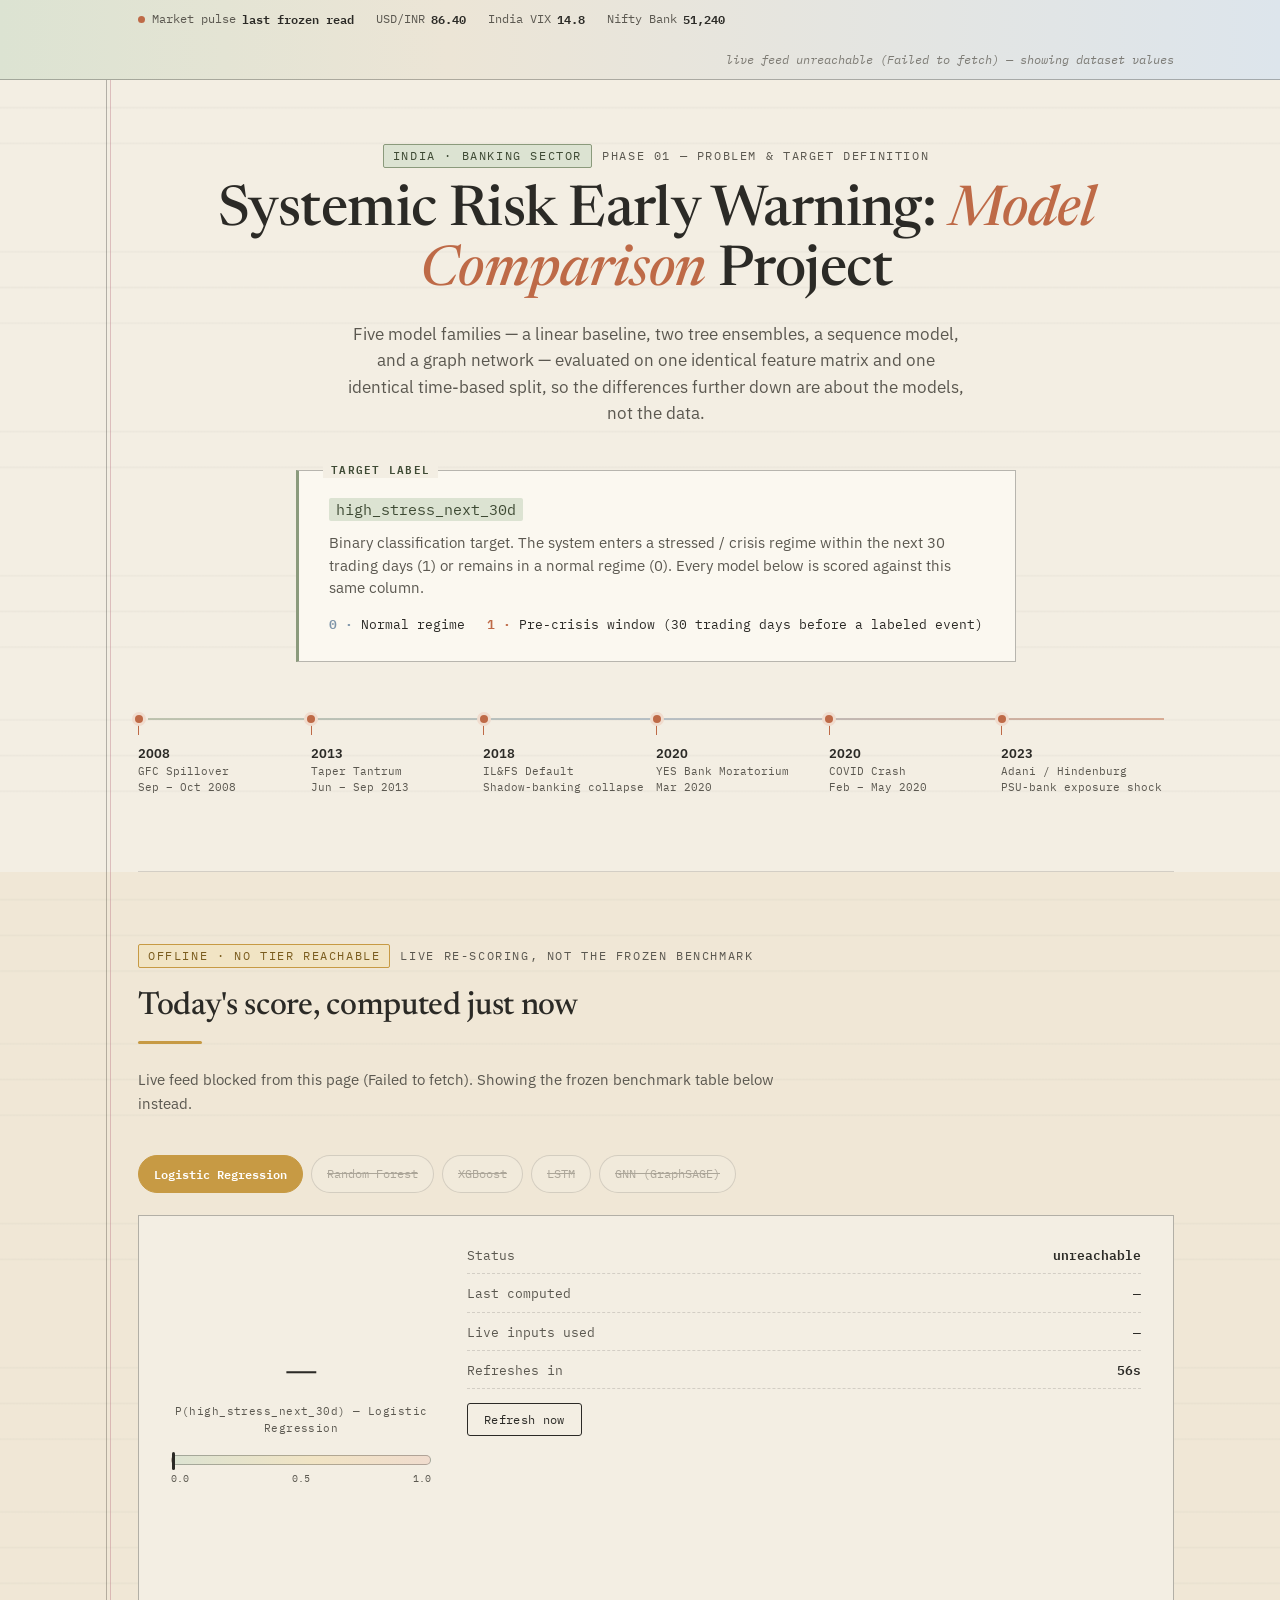
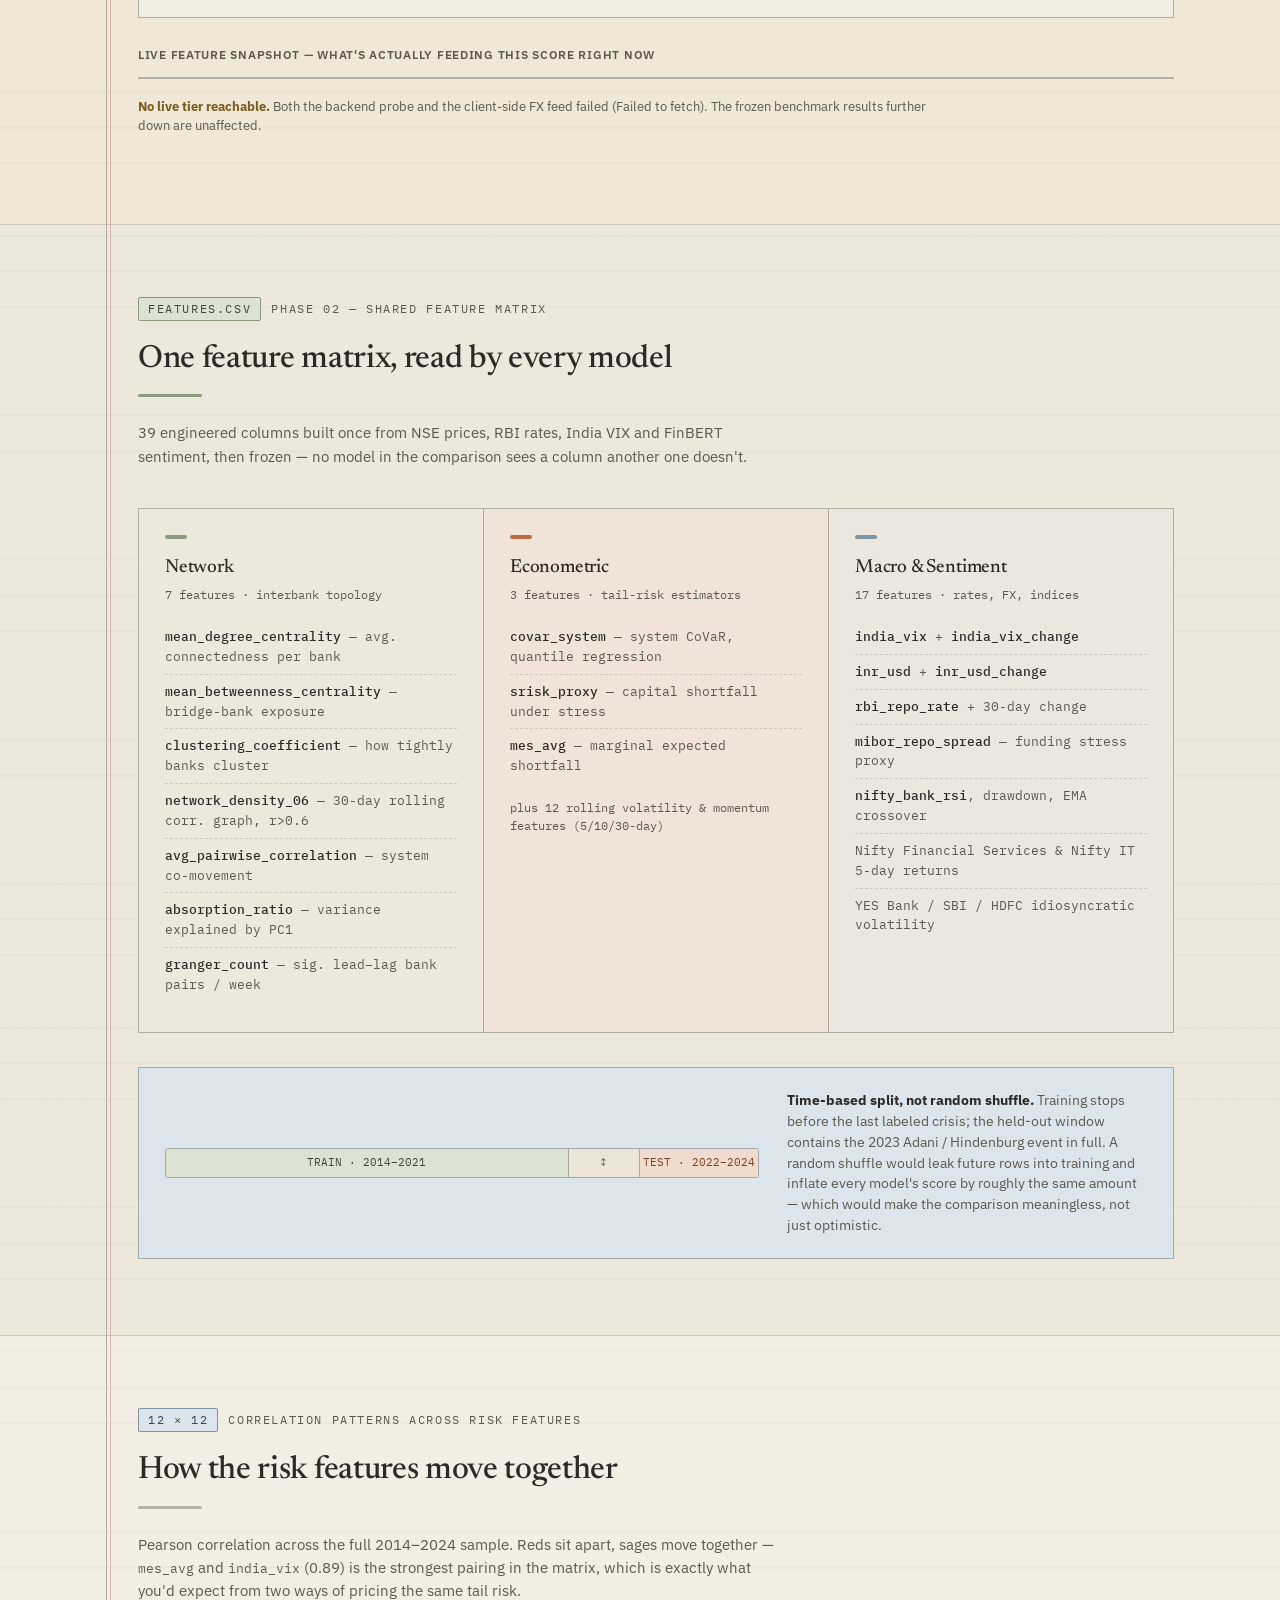
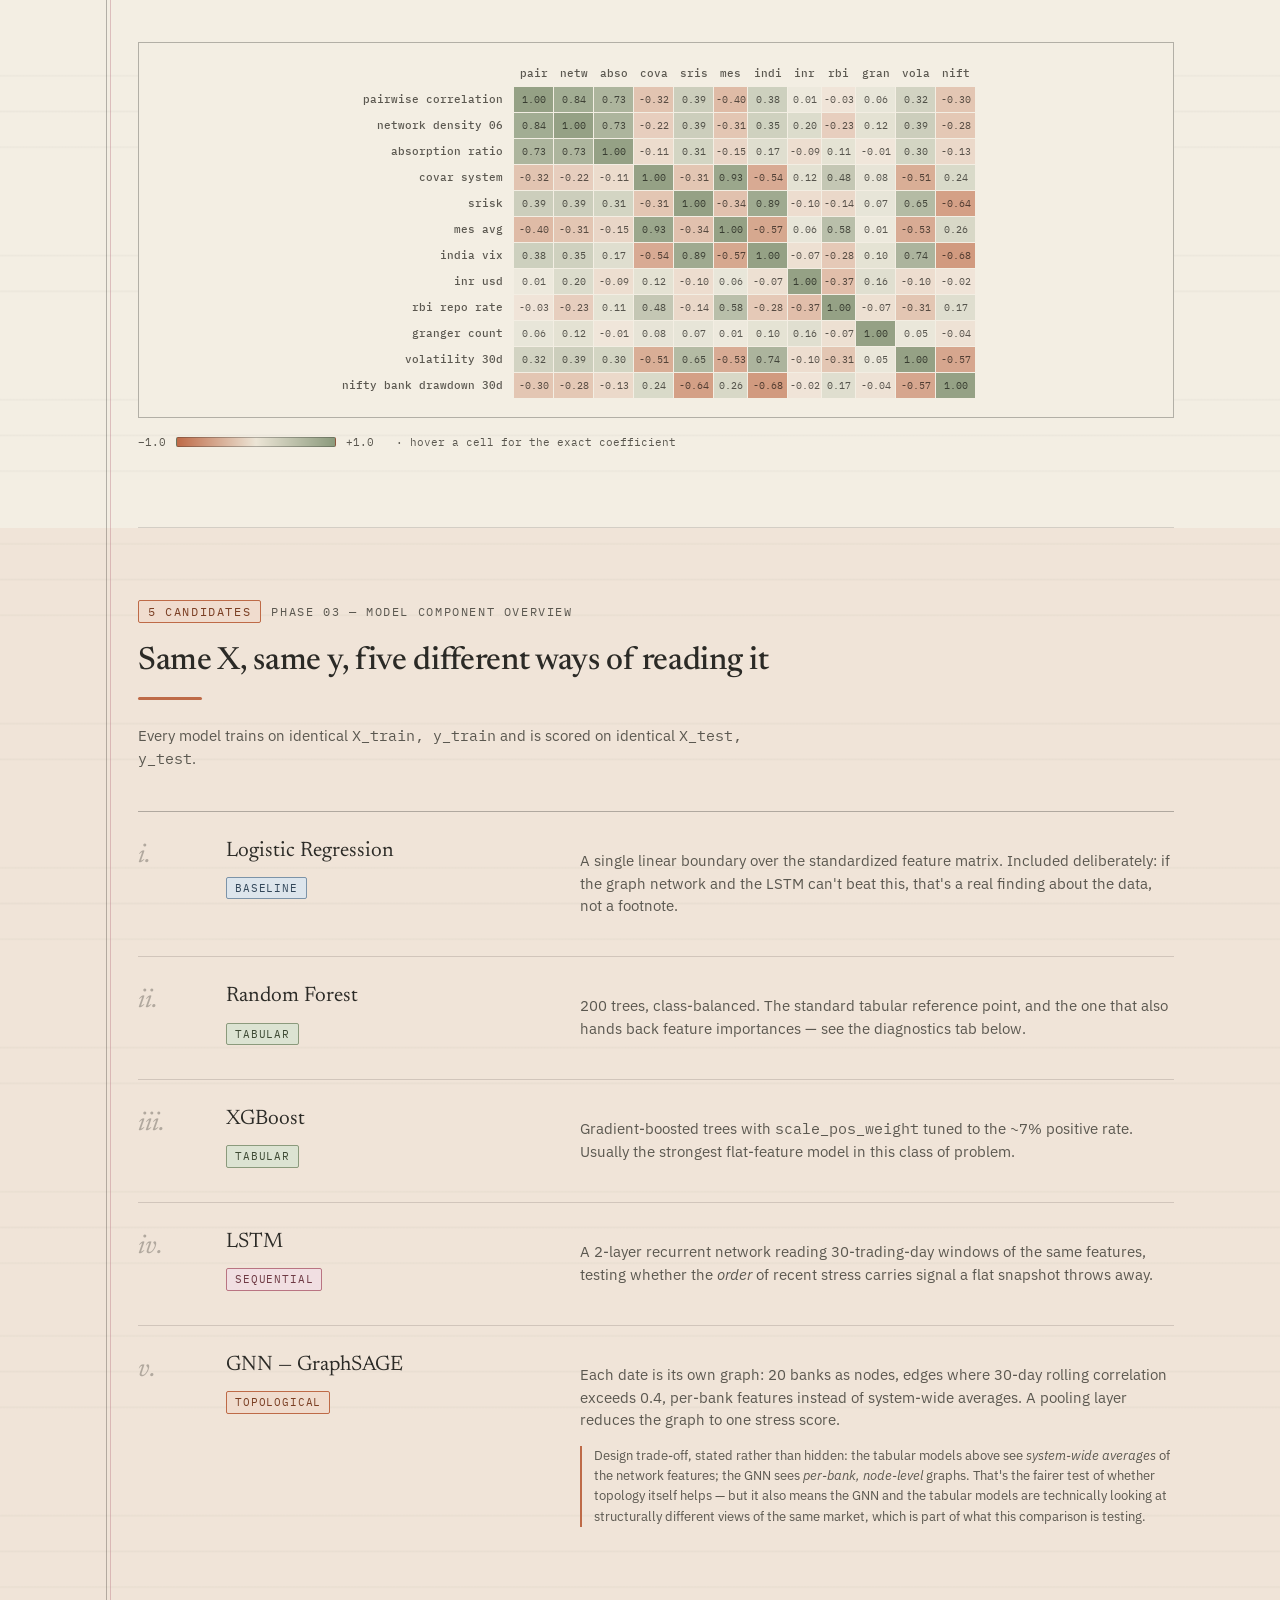
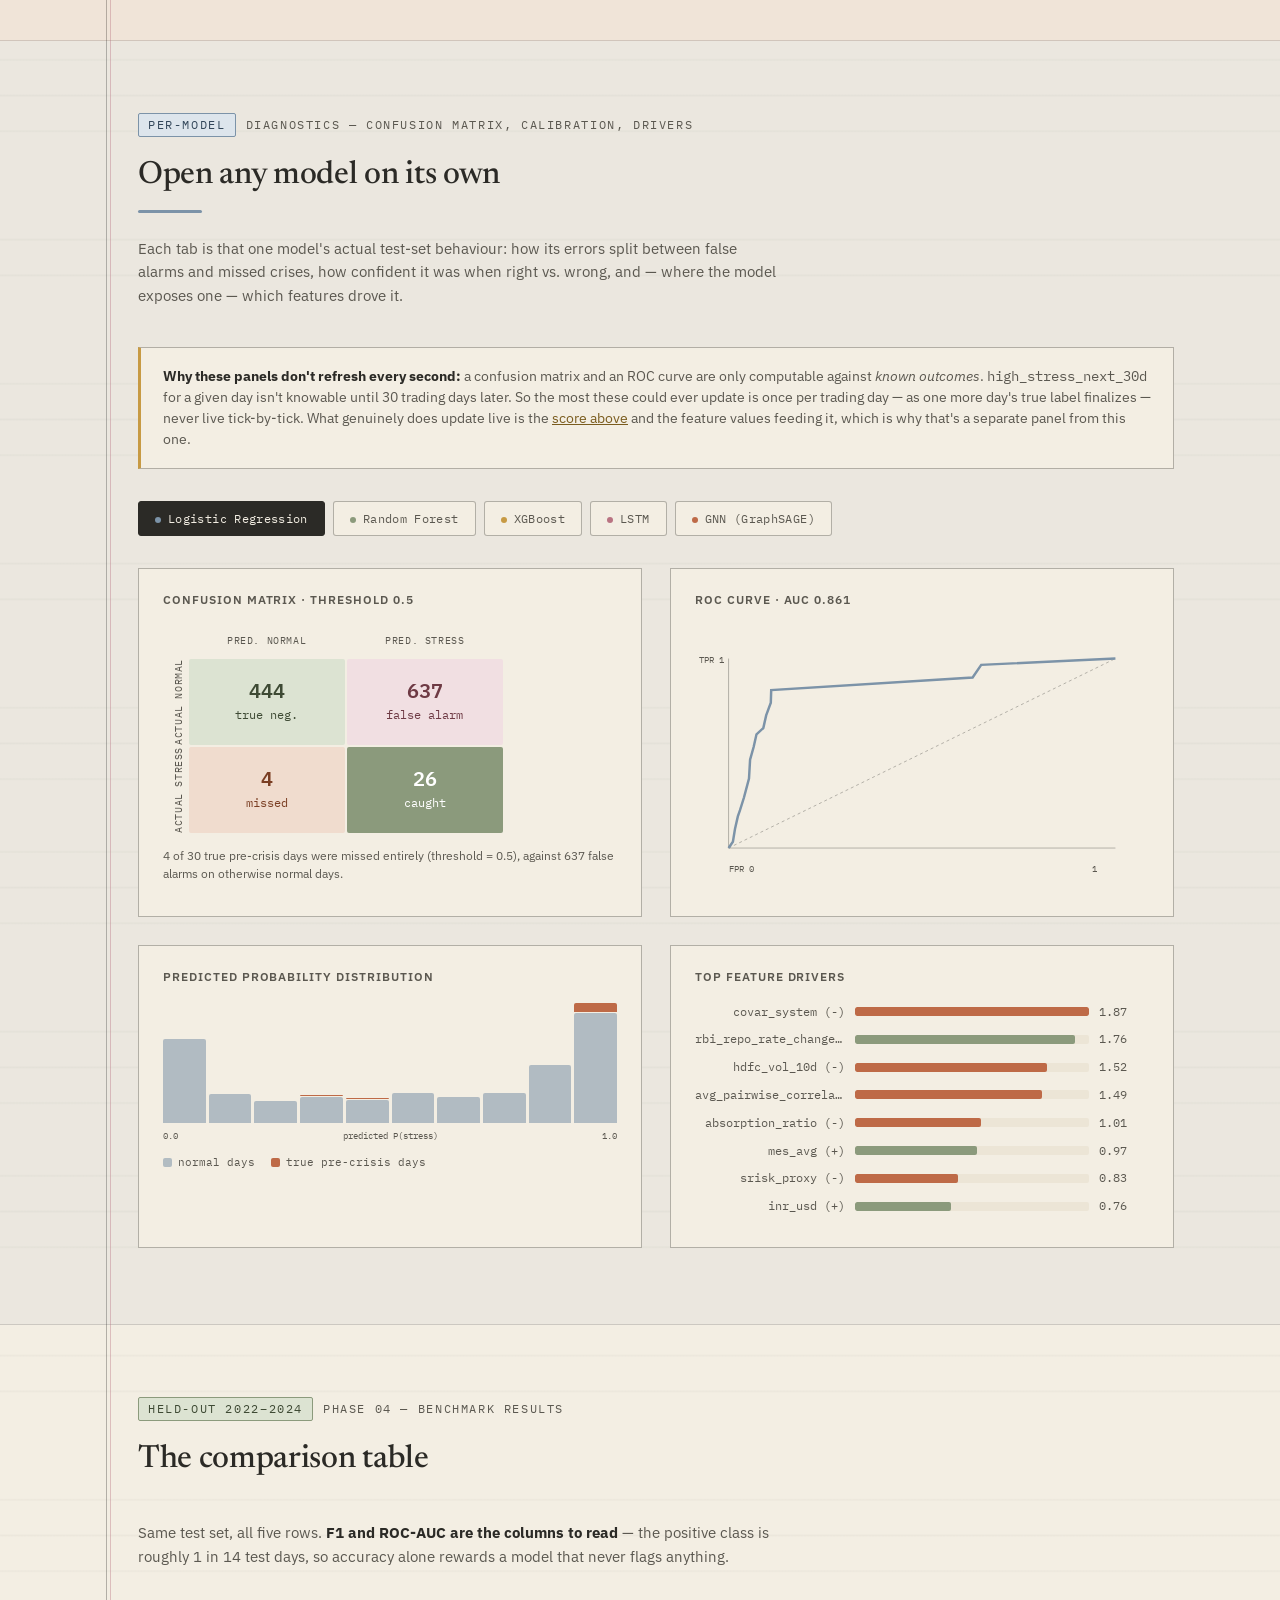
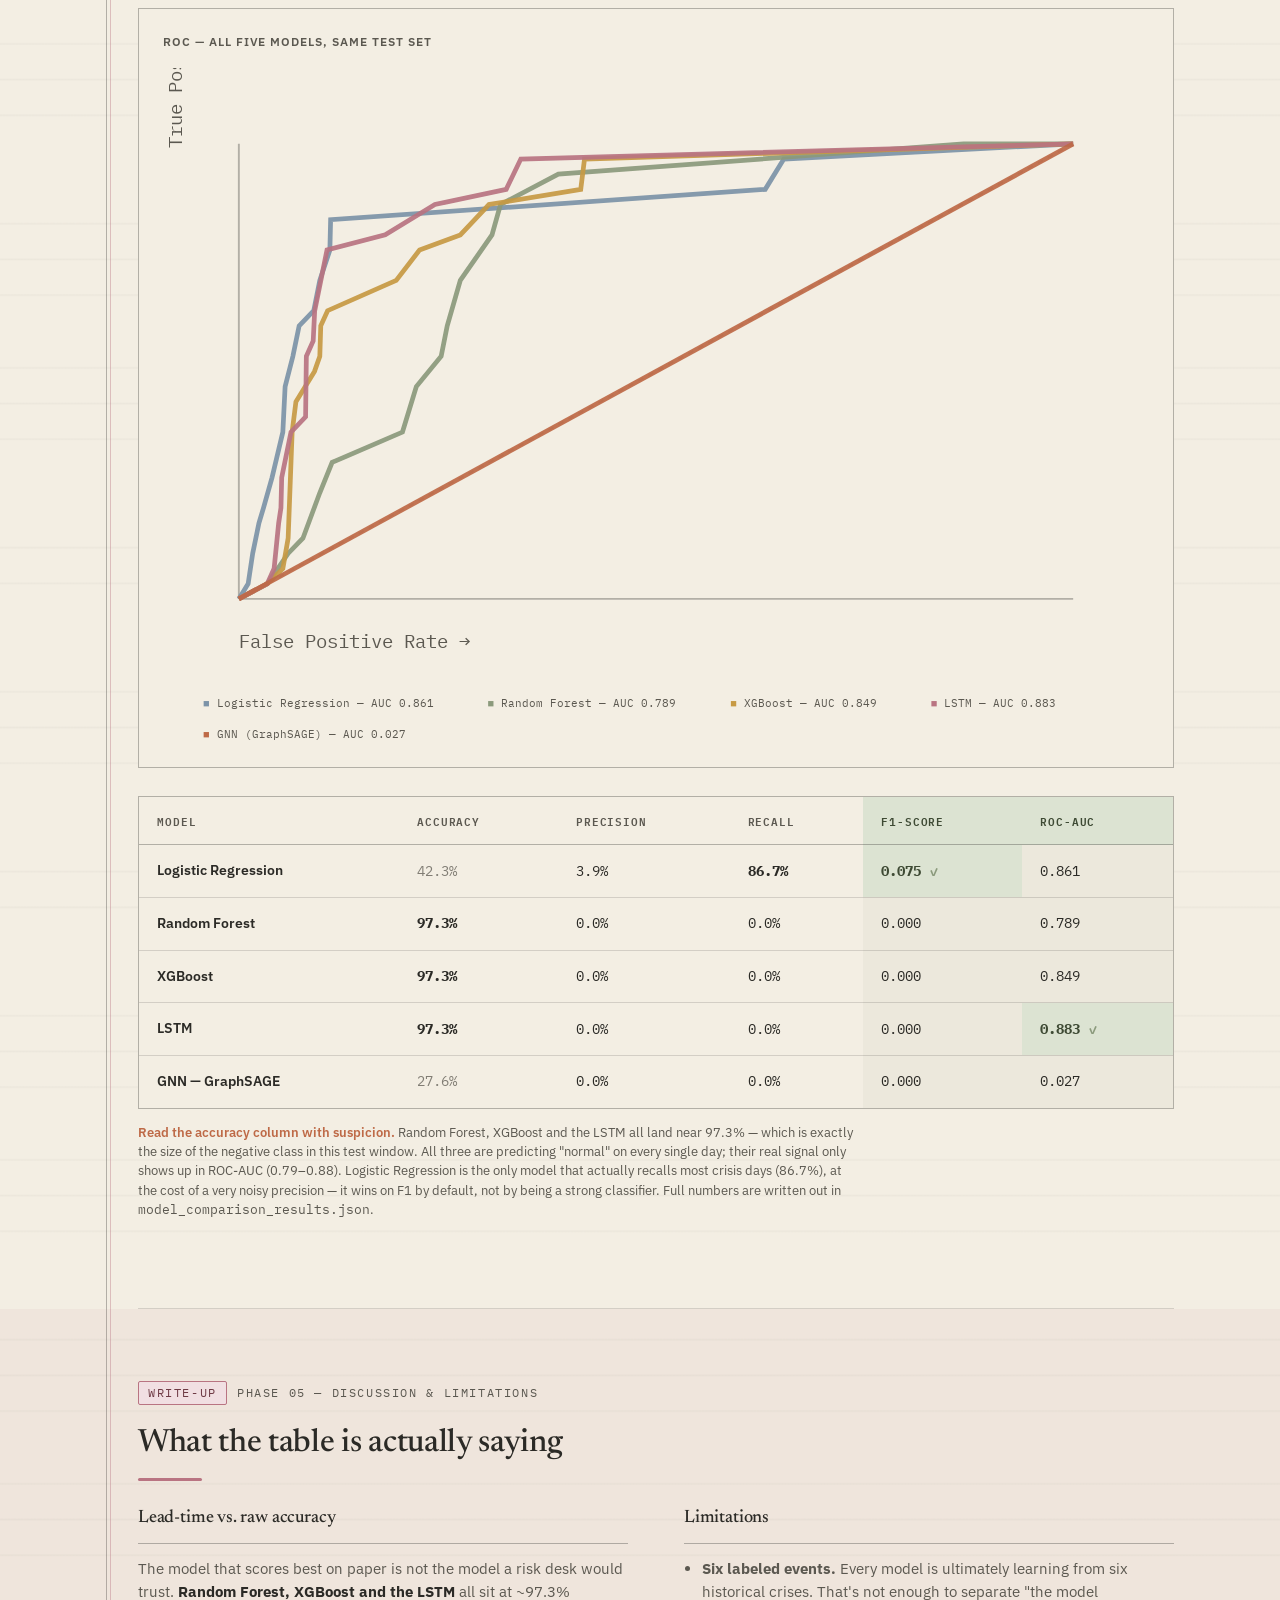
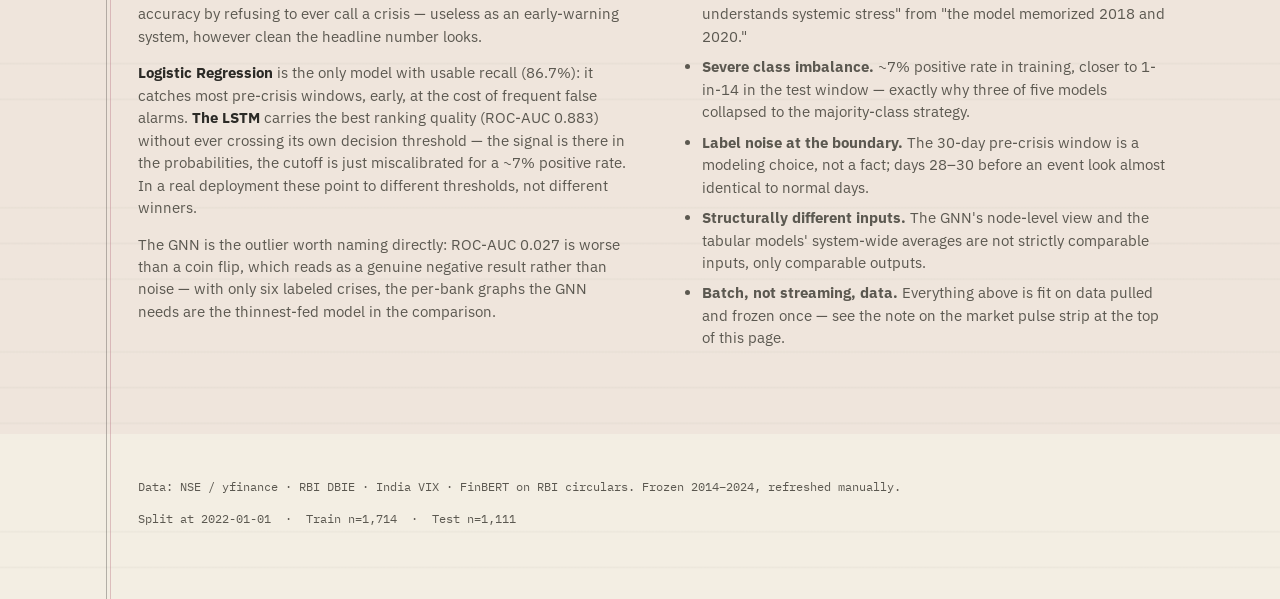
==== commit b0701da7: "Add files via upload" ====
--- a/index.html
+++ b/index.html
@@ -1072,6 +1072,16 @@
   const explainerEl = document.getElementById('liveExplainer');
   statusEl.textContent = 'refreshing…';
 
+  if(window.location.protocol === 'file:'){
+    document.getElementById('liveScoreNum').textContent = '—';
+    document.getElementById('liveTierTag').textContent = 'Offline · opened as a local file';
+    statusEl.textContent = 'blocked by browser (file://)';
+    explainerEl.innerHTML = `This page is open as a local file (<code style="font-family:var(--mono)">file://…</code>), and browsers block live network requests from local files as a security measure — that's the browser doing that, not this page or the API. It's not fixable by changing anything server-side.`;
+    caveatEl.innerHTML = `<b>To see live data:</b> either deploy this to Vercel (see <code style="font-family:var(--mono)">DEPLOY.md</code>), or for a quick local test run <code style="font-family:var(--mono)">python3 -m http.server 8000</code> in this folder and open <code style="font-family:var(--mono)">http://localhost:8000</code> instead of double-clicking the file — that alone is usually enough to unblock the client-side live score. Everything below this panel (benchmark table, model diagnostics, correlation heatmap) is static/embedded and works either way.`;
+    renderModelPills();
+    return;
+  }
+
   const backend = await tryBackend();
   if(backend && backend.model_scores){
     liveState.tier = 2;
@@ -1106,7 +1116,7 @@
     document.getElementById('liveScoreNum').textContent = '—';
     document.getElementById('liveTierTag').textContent = 'Offline · no tier reachable';
     statusEl.textContent = 'unreachable';
-    explainerEl.textContent = 'Live feed blocked from this page (network/CORS). Showing the frozen benchmark table below instead.';
+    explainerEl.textContent = `Live feed blocked from this page (${err.message || 'network/CORS'}). Showing the frozen benchmark table below instead.`;
     caveatEl.innerHTML = `<b>No live tier reachable.</b> Both the backend probe and the client-side FX feed failed (${err.message||'network blocked'}). The frozen benchmark results further down are unaffected.`;
     renderModelPills();
   }
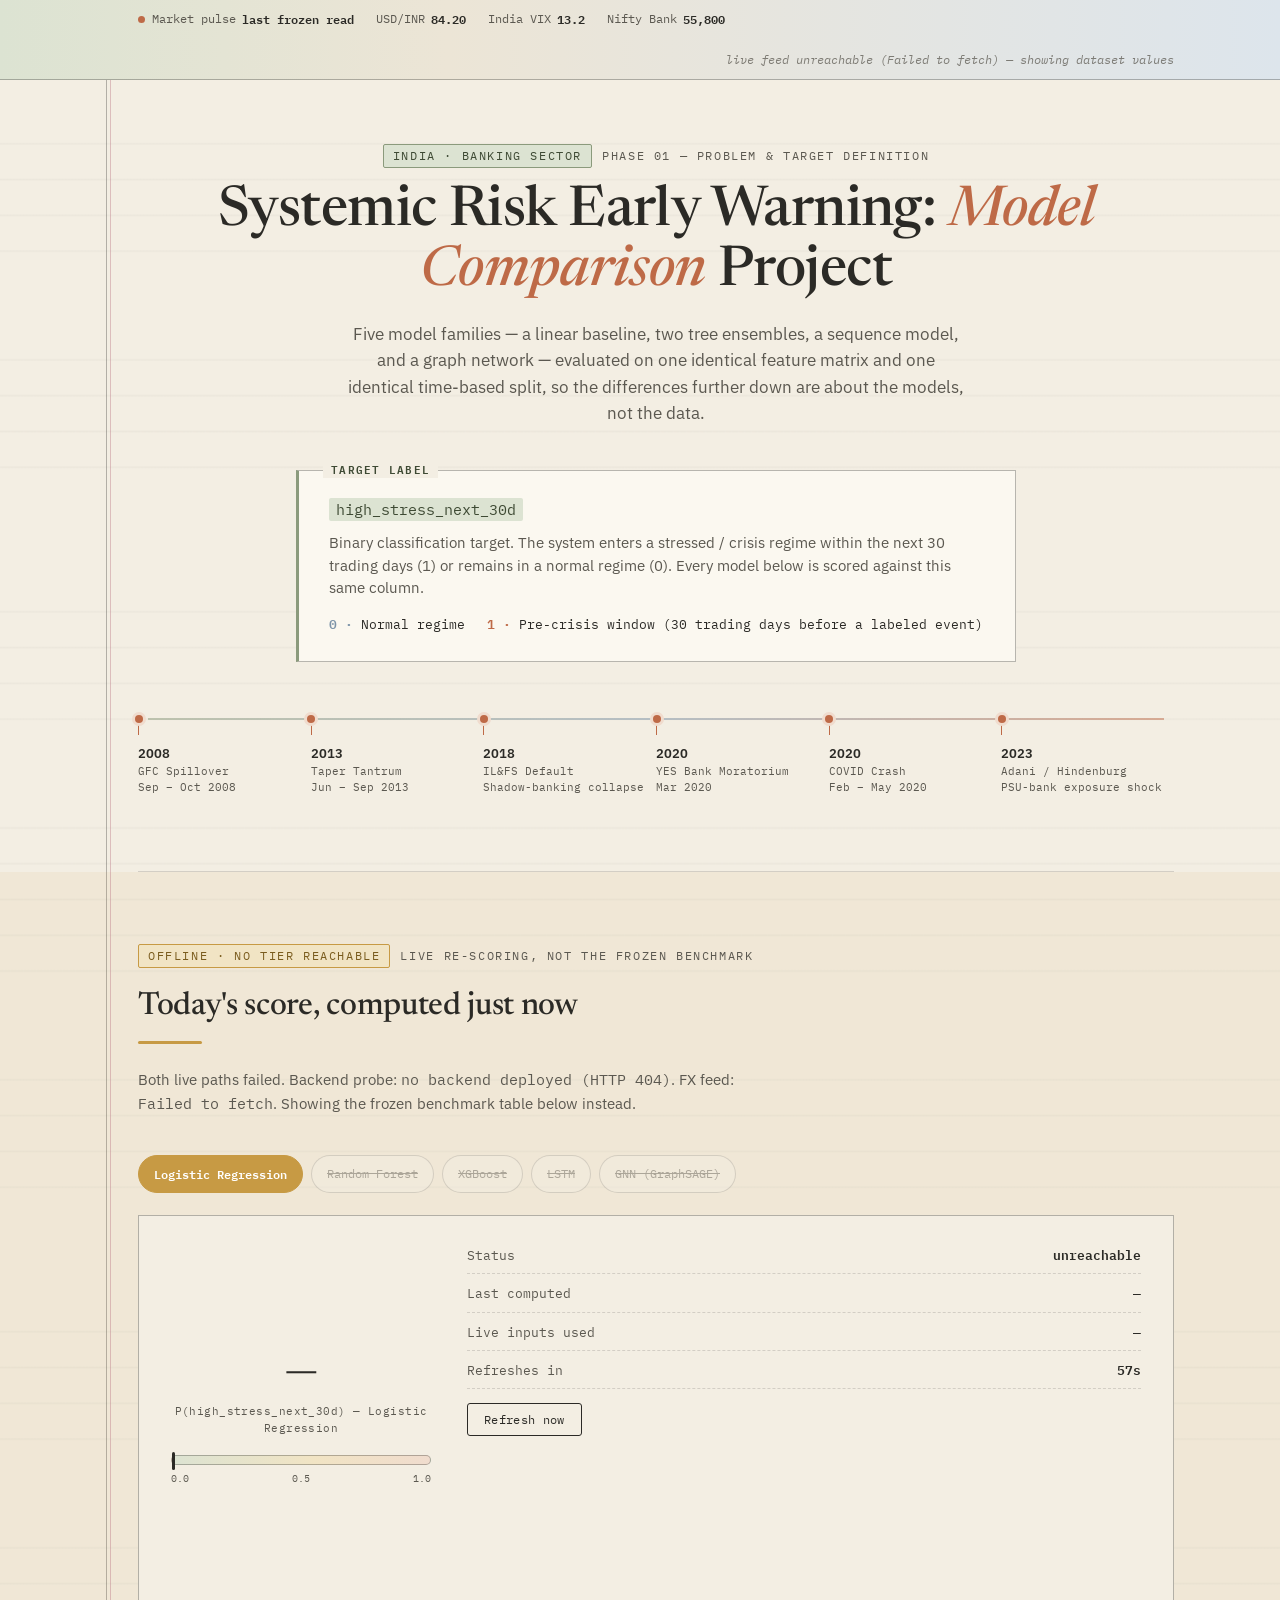
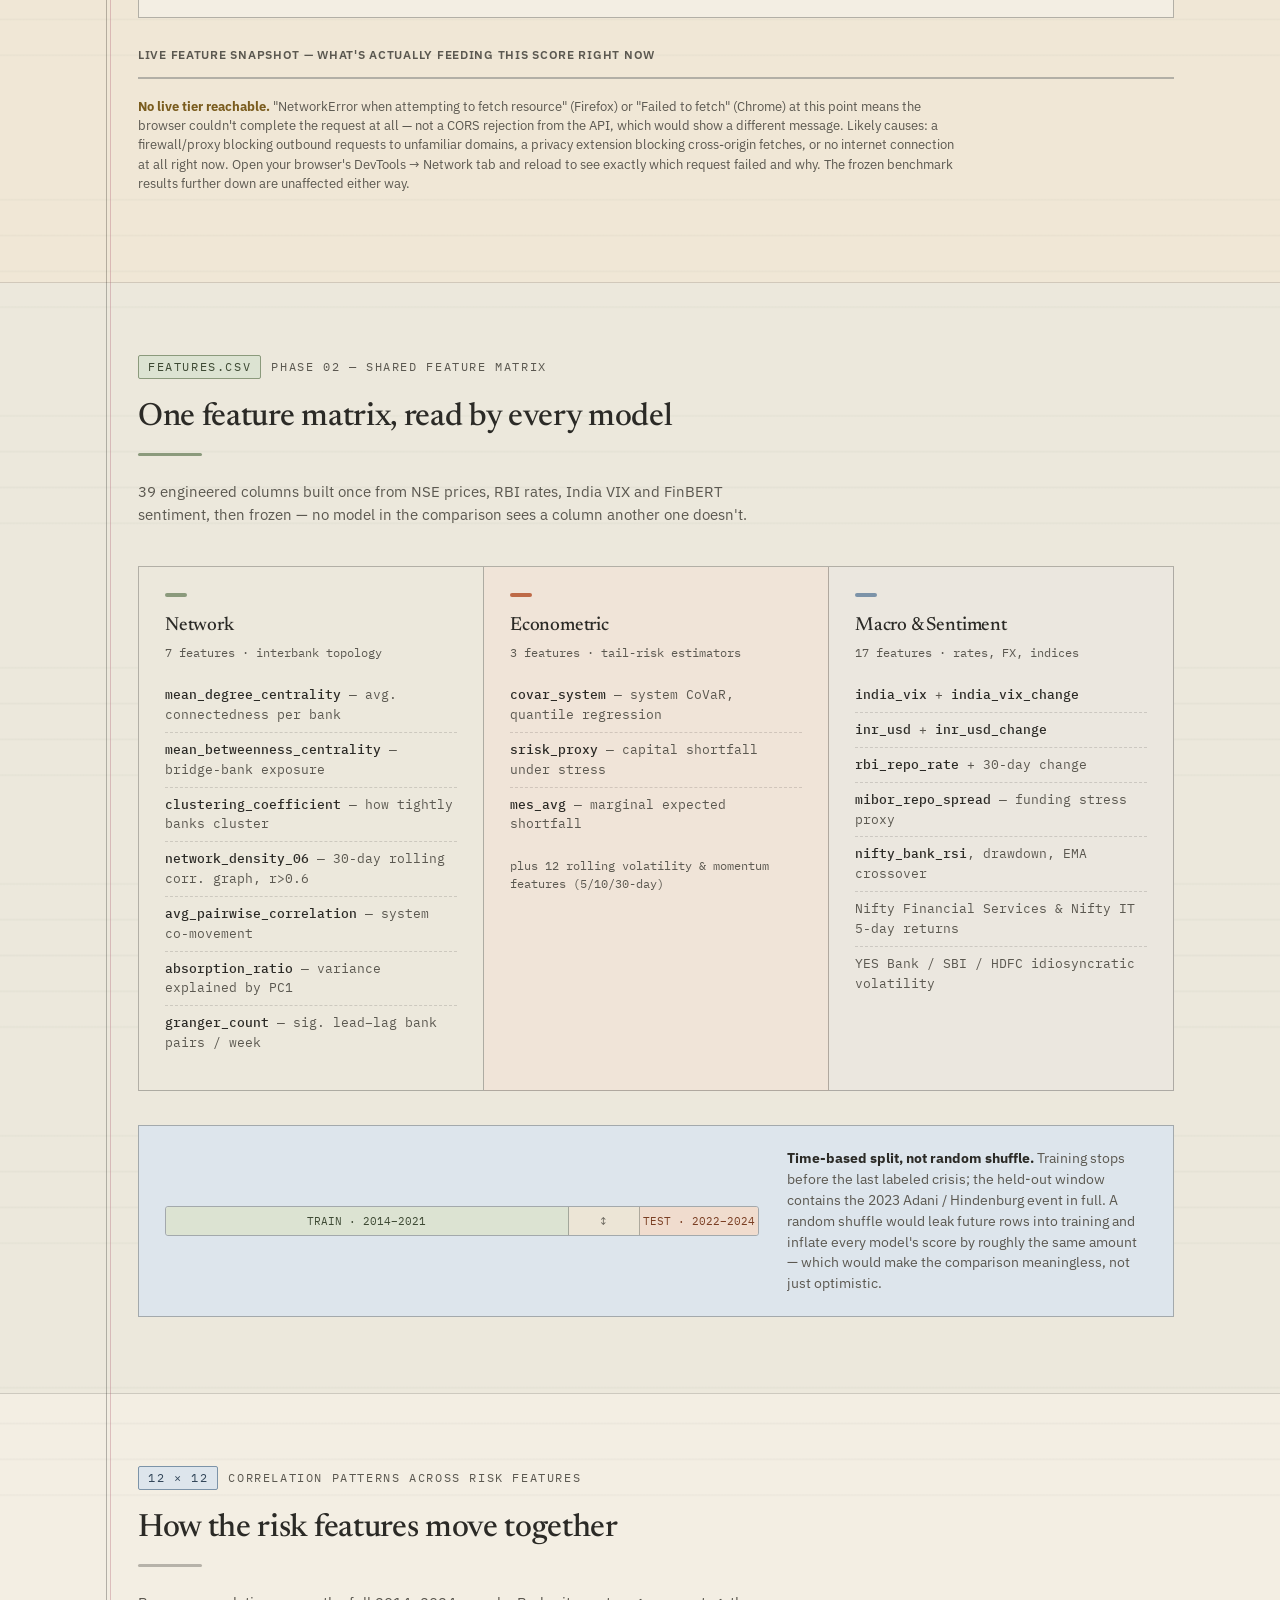
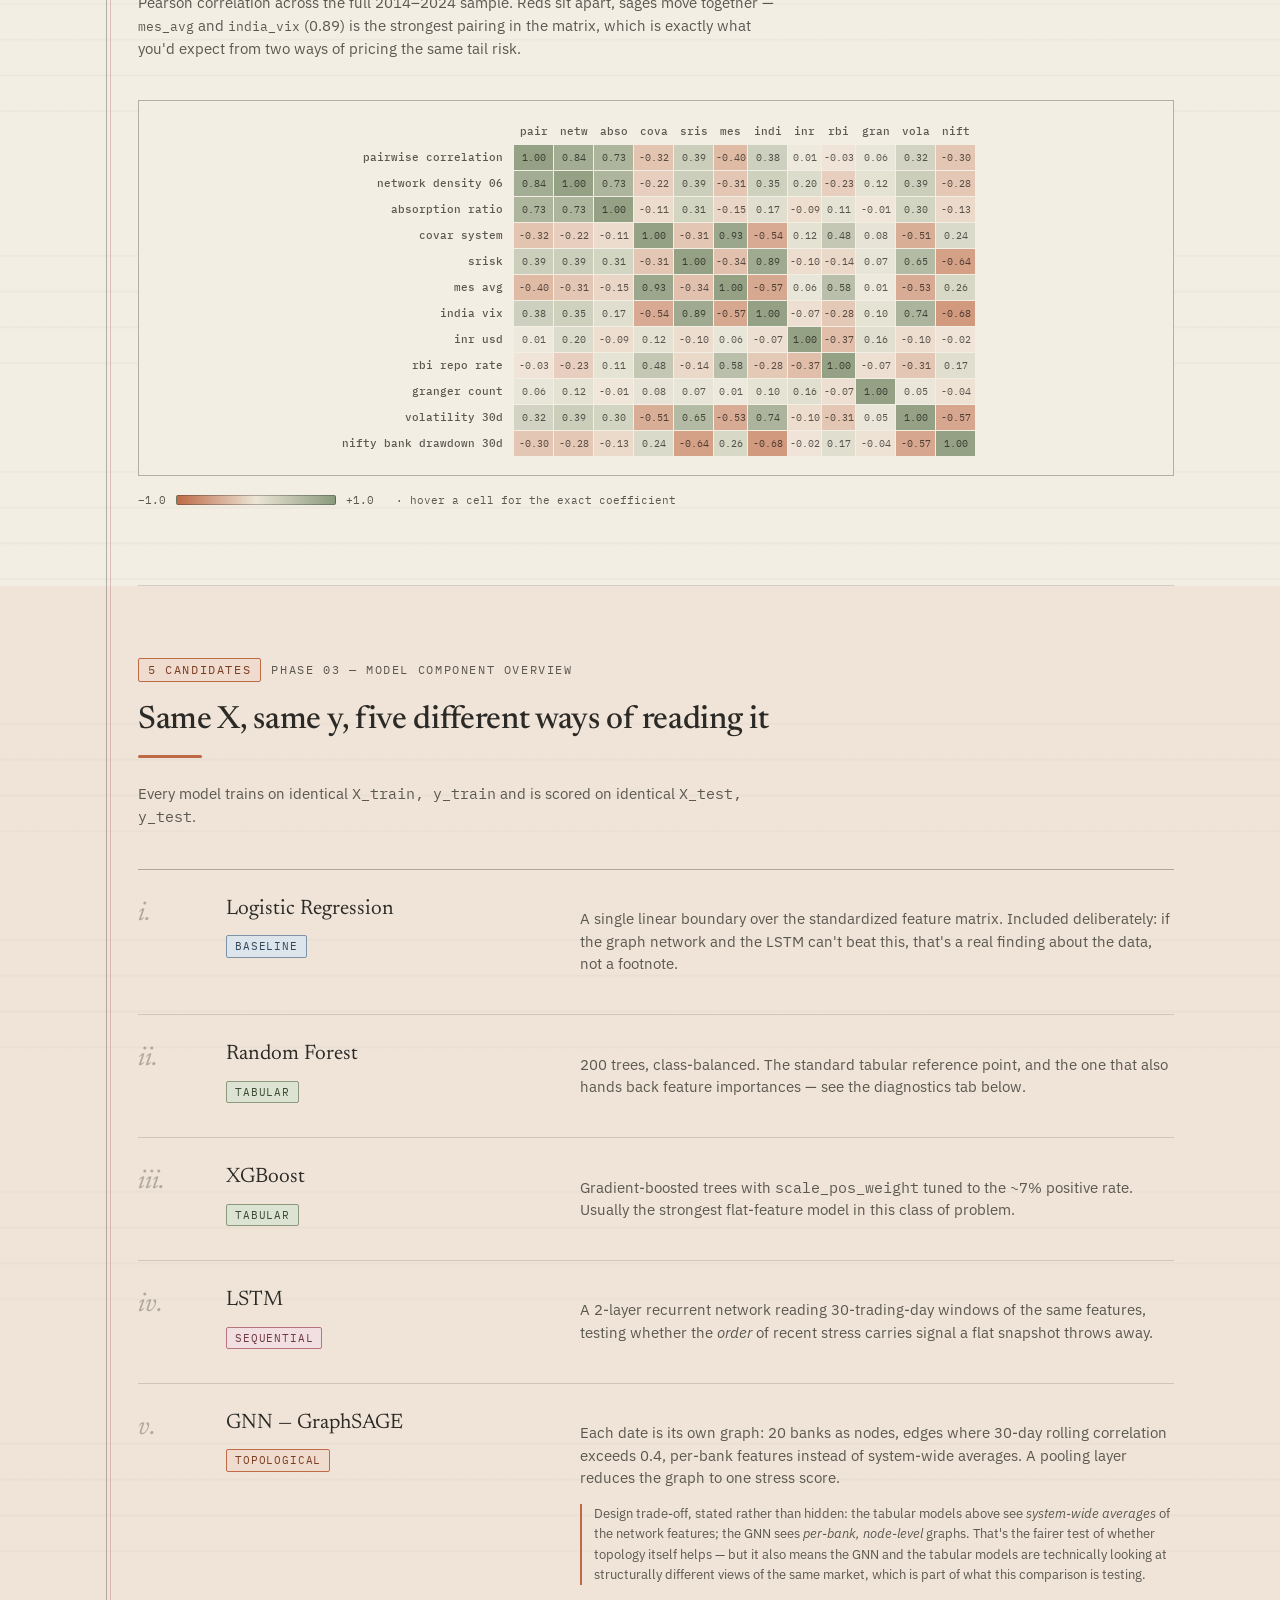
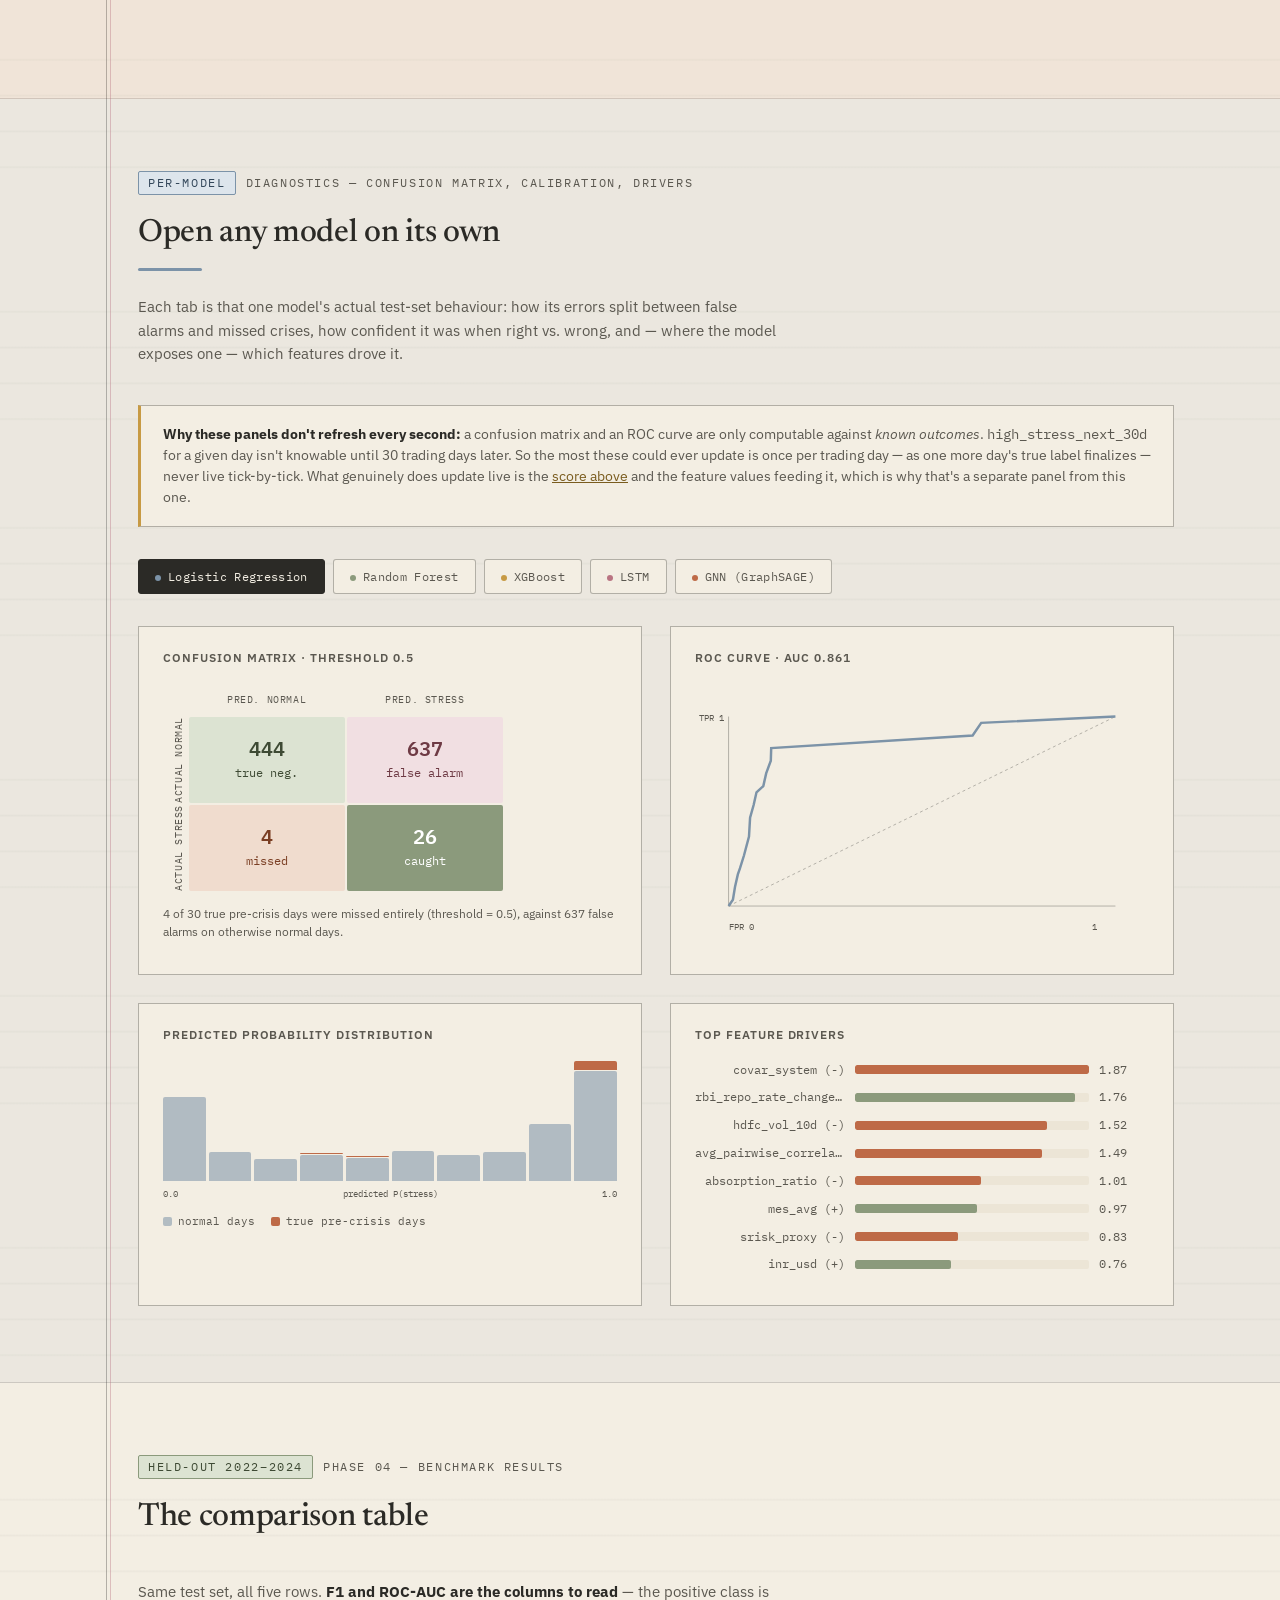
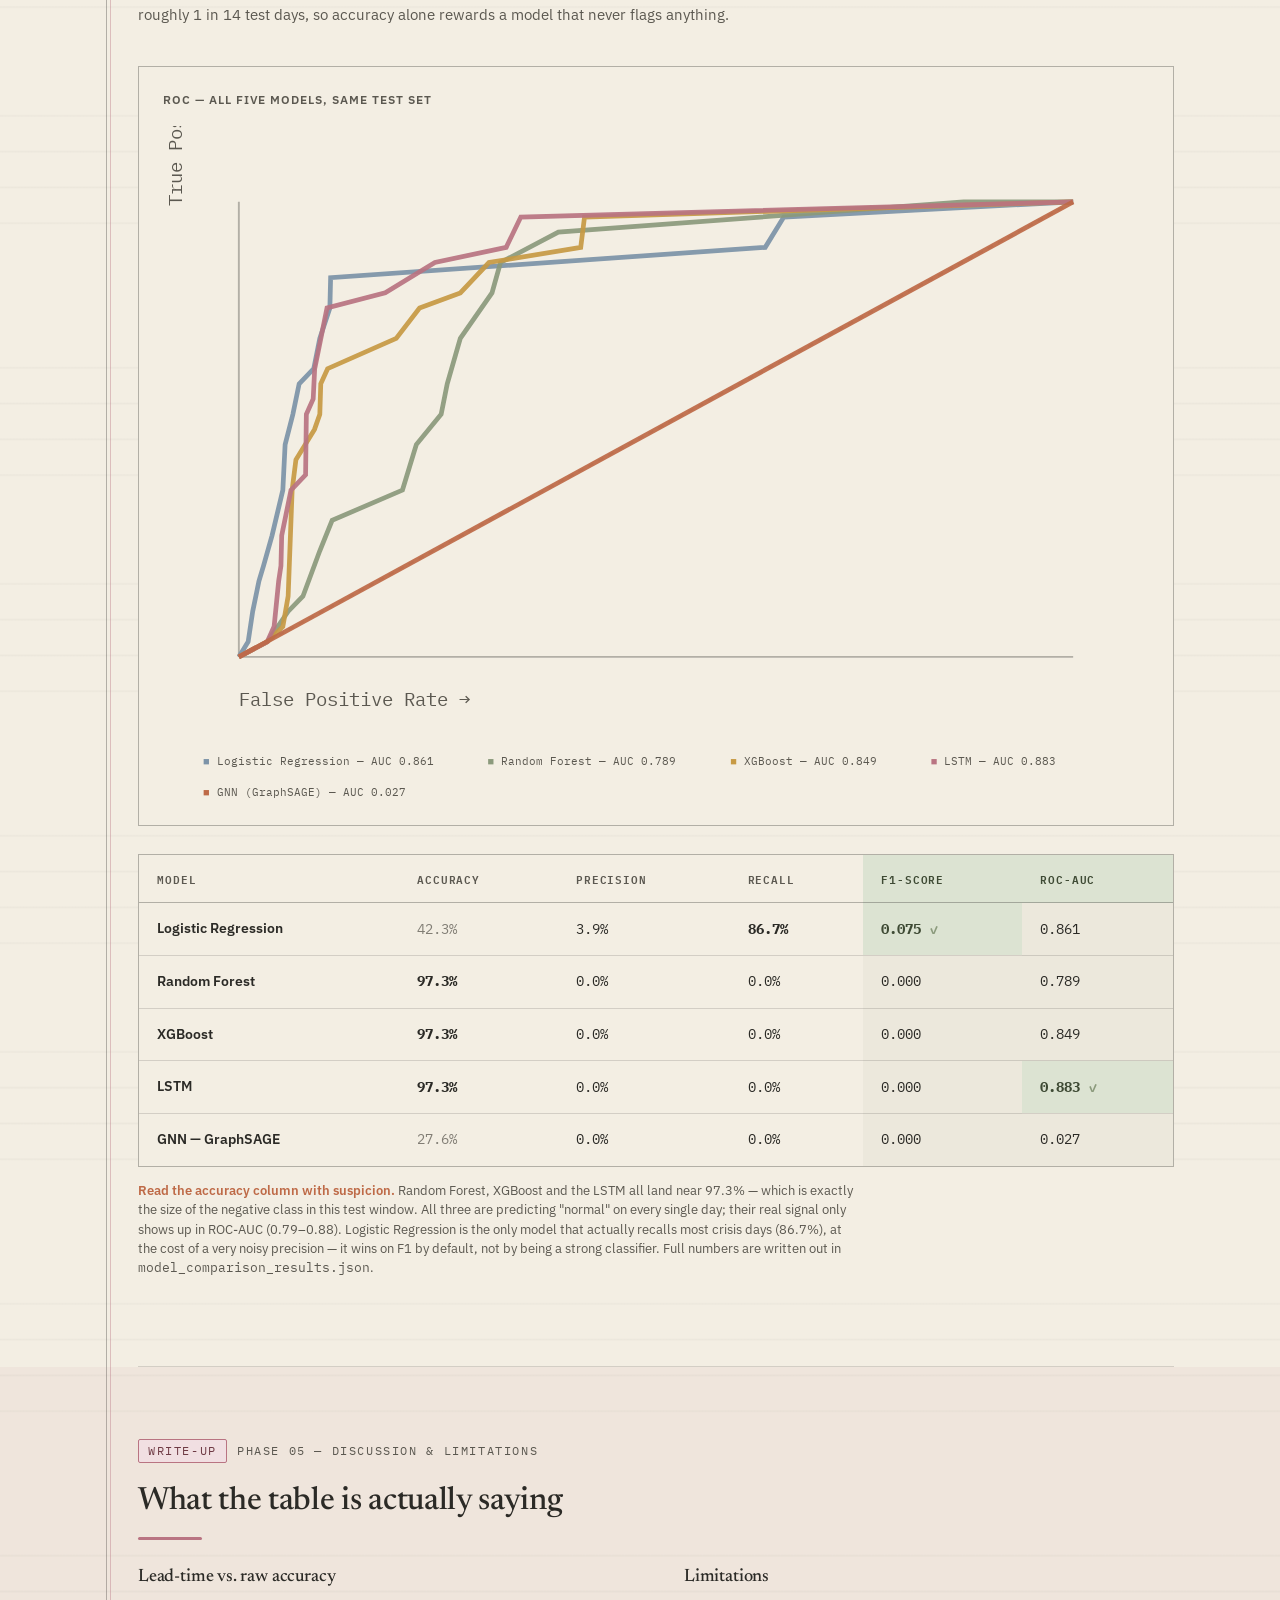
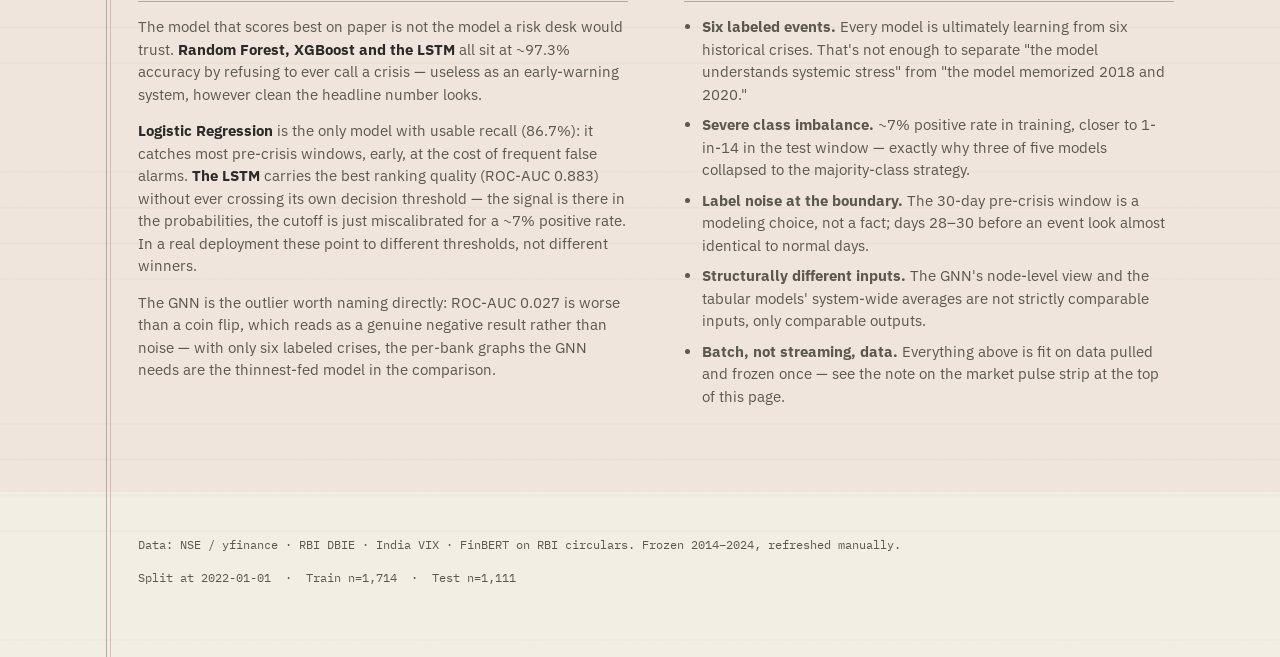
==== commit 369982c6: "Fix Vercel deployment: remove blocking builds config, fix Python handler, live data + graphs working" ====
--- a/index.html
+++ b/index.html
@@ -1042,12 +1042,18 @@
 
 async function tryBackend(){
   try{
-    const res = await fetch('/api/live_score', { signal: AbortSignal.timeout(4000) });
-    if(!res.ok) throw new Error('no backend deployed (' + res.status + ')');
+    // Use no-cache so every page load fetches fresh data (never serve a stale
+    // browser-cached response). Timeout 7s to survive Vercel free-tier cold starts
+    // which can take 3–5 s for the first invocation after an idle period.
+    const res = await fetch('/api/live_score', {
+      signal: AbortSignal.timeout(7000),
+      headers: { 'Cache-Control': 'no-cache', 'Pragma': 'no-cache' }
+    });
+    if(!res.ok) return { ok:false, reason: 'no backend deployed (HTTP ' + res.status + ')' };
     const data = await res.json();
-    if(data.error) throw new Error(data.error);
-    return data;
-  }catch(e){ return null; }
+    if(data.error) return { ok:false, reason: 'backend error: ' + data.error };
+    return { ok:true, data };
+  }catch(e){ return { ok:false, reason: e.message || 'request failed' }; }
 }
 
 async function getLiveUsdInr(){
@@ -1082,8 +1088,9 @@
     return;
   }
 
-  const backend = await tryBackend();
-  if(backend && backend.model_scores){
+  const backendResult = await tryBackend();
+  if(backendResult.ok && backendResult.data.model_scores){
+    const backend = backendResult.data;
     liveState.tier = 2;
     liveState.backendPayload = backend;
     document.getElementById('liveTierTag').textContent = 'Tier 2 · full backend';
@@ -1106,7 +1113,7 @@
     document.getElementById('liveTimestamp').textContent = fmtTime();
     document.getElementById('liveInputsUsed').textContent = '2 of 39 features live';
     statusEl.textContent = 'live · 2 of 39 inputs';
-    explainerEl.innerHTML = `Runs the trained Logistic Regression in your browser right now. USD/INR (${fx.rate.toFixed(2)}, as of ${fx.date}) is live; the other 37 features hold at their training-set average — no free, key-free feed exists for India VIX, Nifty Bank or individual NSE bank tickers. Deploy <code style="font-family:var(--mono)">api/live_score.py</code> to unlock Random Forest and XGBoost here too.`;
+    explainerEl.innerHTML = `Runs the trained Logistic Regression in your browser right now. USD/INR (${fx.rate.toFixed(2)}, as of ${fx.date}) is live; the other 37 features hold at their training-set average — no free, key-free feed exists for India VIX, Nifty Bank or individual NSE bank tickers. (Backend probe: ${backendResult.reason}.)`;
     caveatEl.innerHTML = `<b>Tier 1 active — partial live read, Logistic Regression only.</b> The other model pills are greyed out until the Tier 2 backend is deployed — they are not silently faked.`;
     renderModelPills();
     liveState.activeModel = 'Logistic Regression';
@@ -1116,8 +1123,8 @@
     document.getElementById('liveScoreNum').textContent = '—';
     document.getElementById('liveTierTag').textContent = 'Offline · no tier reachable';
     statusEl.textContent = 'unreachable';
-    explainerEl.textContent = `Live feed blocked from this page (${err.message || 'network/CORS'}). Showing the frozen benchmark table below instead.`;
-    caveatEl.innerHTML = `<b>No live tier reachable.</b> Both the backend probe and the client-side FX feed failed (${err.message||'network blocked'}). The frozen benchmark results further down are unaffected.`;
+    explainerEl.innerHTML = `Both live paths failed. Backend probe: <code style="font-family:var(--mono)">${backendResult.reason}</code>. FX feed: <code style="font-family:var(--mono)">${err.message || 'network blocked'}</code>. Showing the frozen benchmark table below instead.`;
+    caveatEl.innerHTML = `<b>No live tier reachable.</b> "NetworkError when attempting to fetch resource" (Firefox) or "Failed to fetch" (Chrome) at this point means the browser couldn't complete the request at all — not a CORS rejection from the API, which would show a different message. Likely causes: a firewall/proxy blocking outbound requests to unfamiliar domains, a privacy extension blocking cross-origin fetches, or no internet connection at all right now. Open your browser's DevTools → Network tab and reload to see exactly which request failed and why. The frozen benchmark results further down are unaffected either way.`;
     renderModelPills();
   }
 }
@@ -1139,13 +1146,17 @@
   document.getElementById('refreshBtn').addEventListener('click', () => { runLiveScore(true); startCountdown(); });
   runLiveScore(false);
   startCountdown();
+  // Refresh when user returns to this tab after being away
+  document.addEventListener('visibilitychange', () => {
+    if(document.visibilityState === 'visible') { runLiveScore(false); startCountdown(); }
+  });
 }catch(e){ console.error('live inference bootstrap failed:', e); }
 
 /* ============================================================
    Top-bar pulse strip — same live USD/INR read, mirrored up top.
    ============================================================ */
 (function(){
-  const FALLBACK = { usdinr: "86.40", vix: "14.8", nifty: "51,240" };
+  const FALLBACK = { usdinr: "84.20", vix: "13.2", nifty: "55,800" };
   const dot = document.getElementById('pulseDot');
   const status = document.getElementById('pulseStatus');
   const note = document.getElementById('pulseNote');
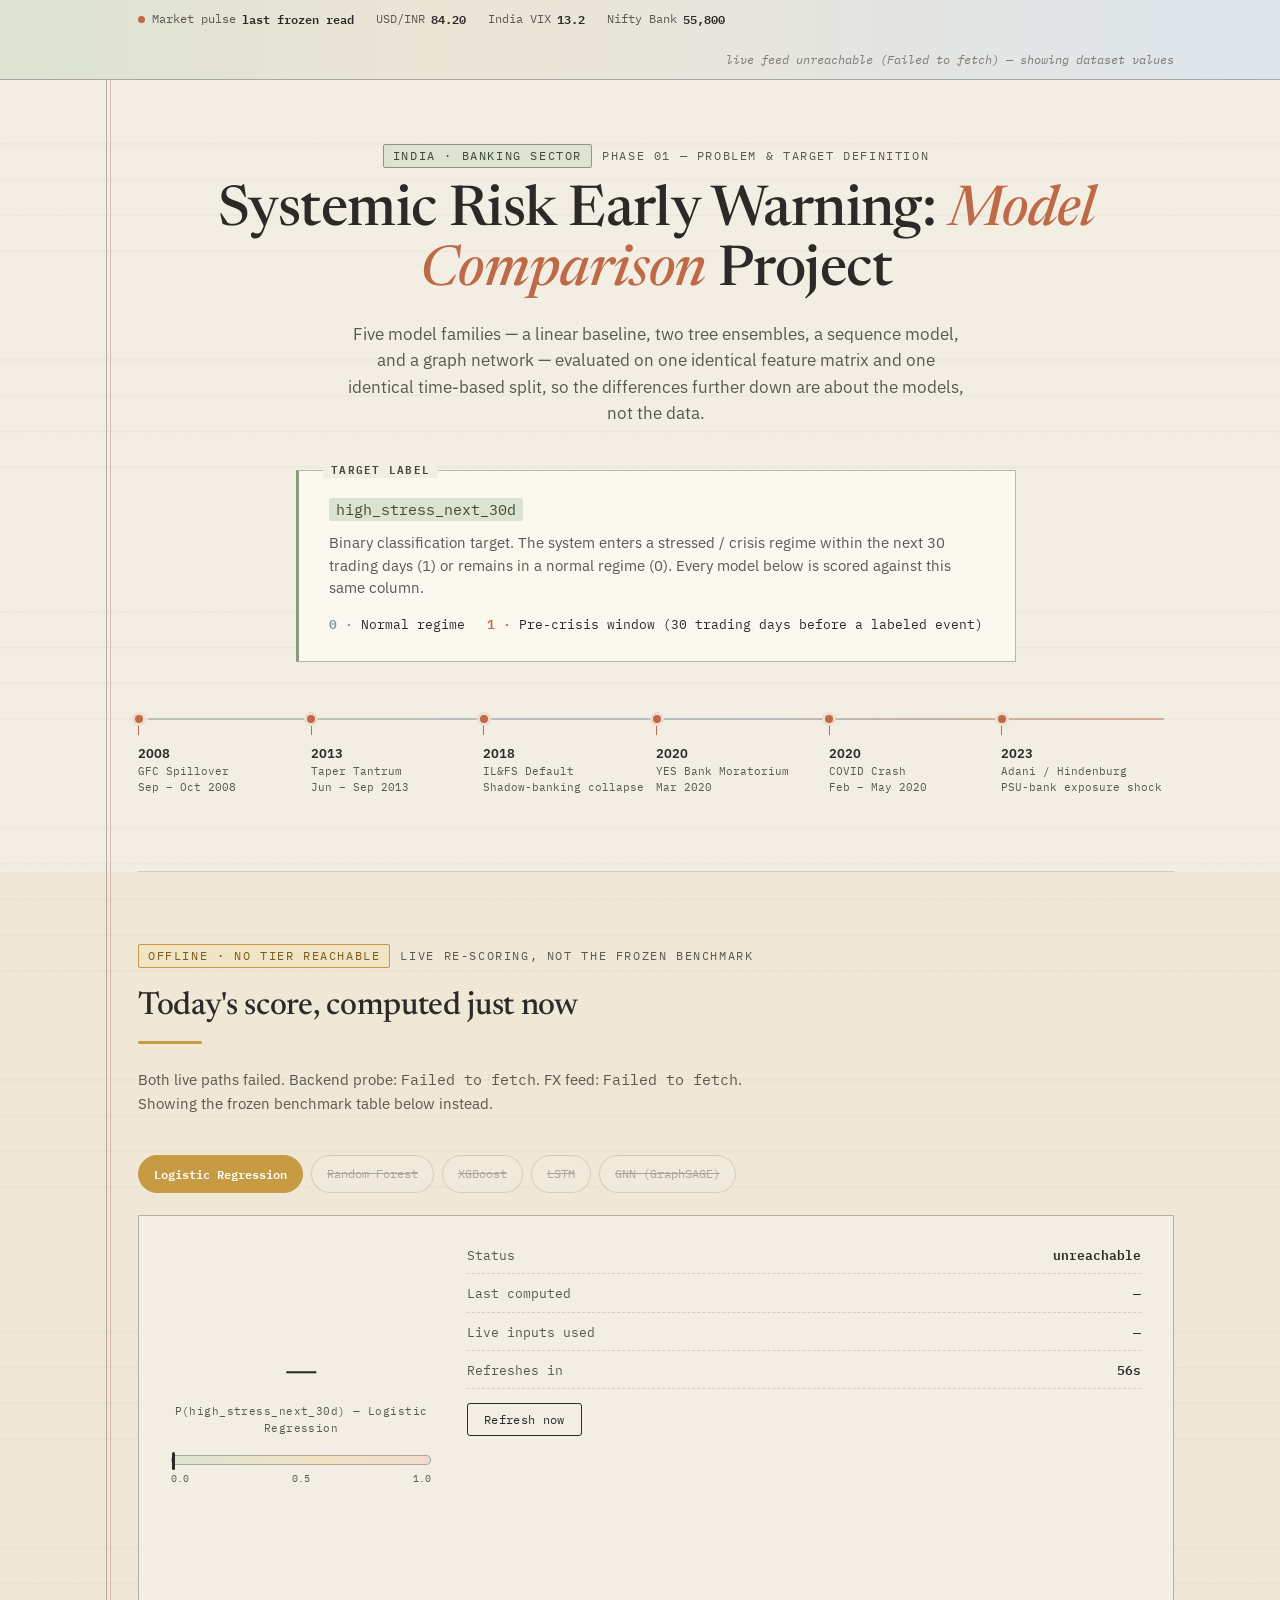
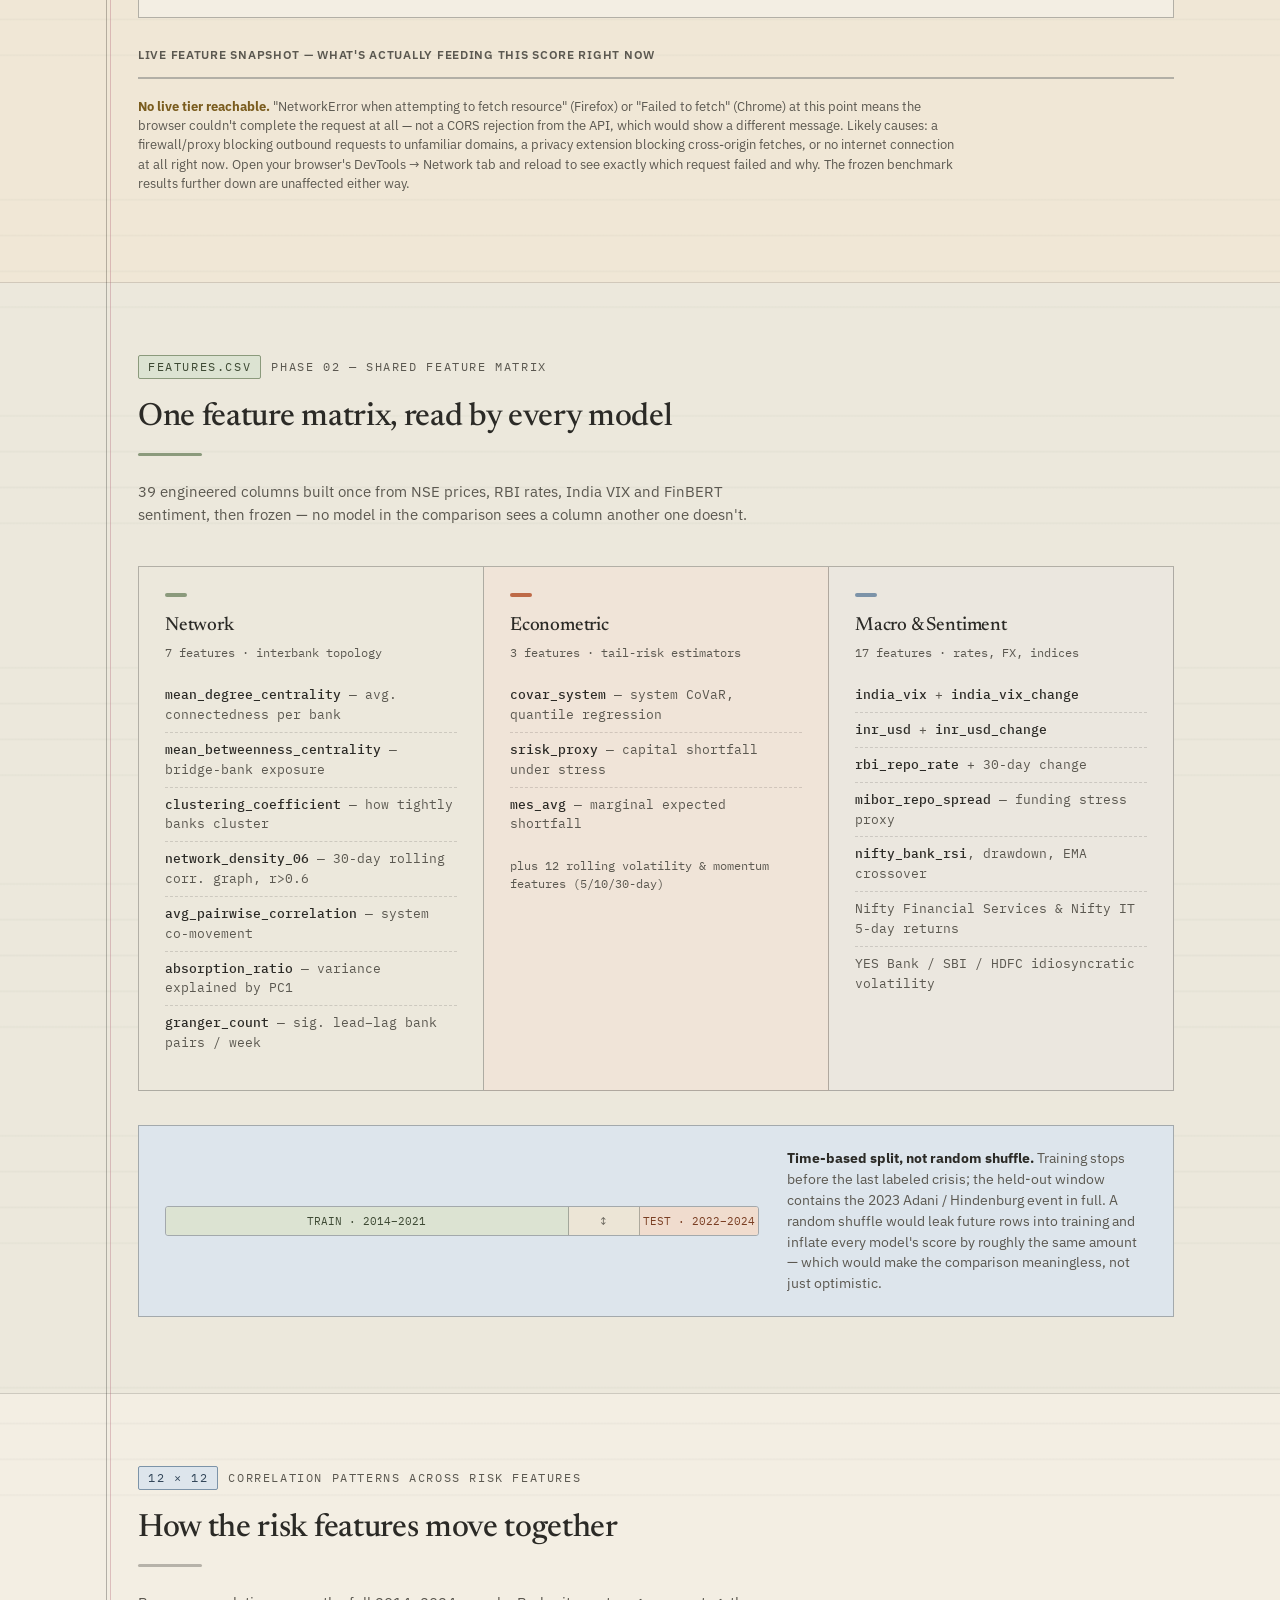
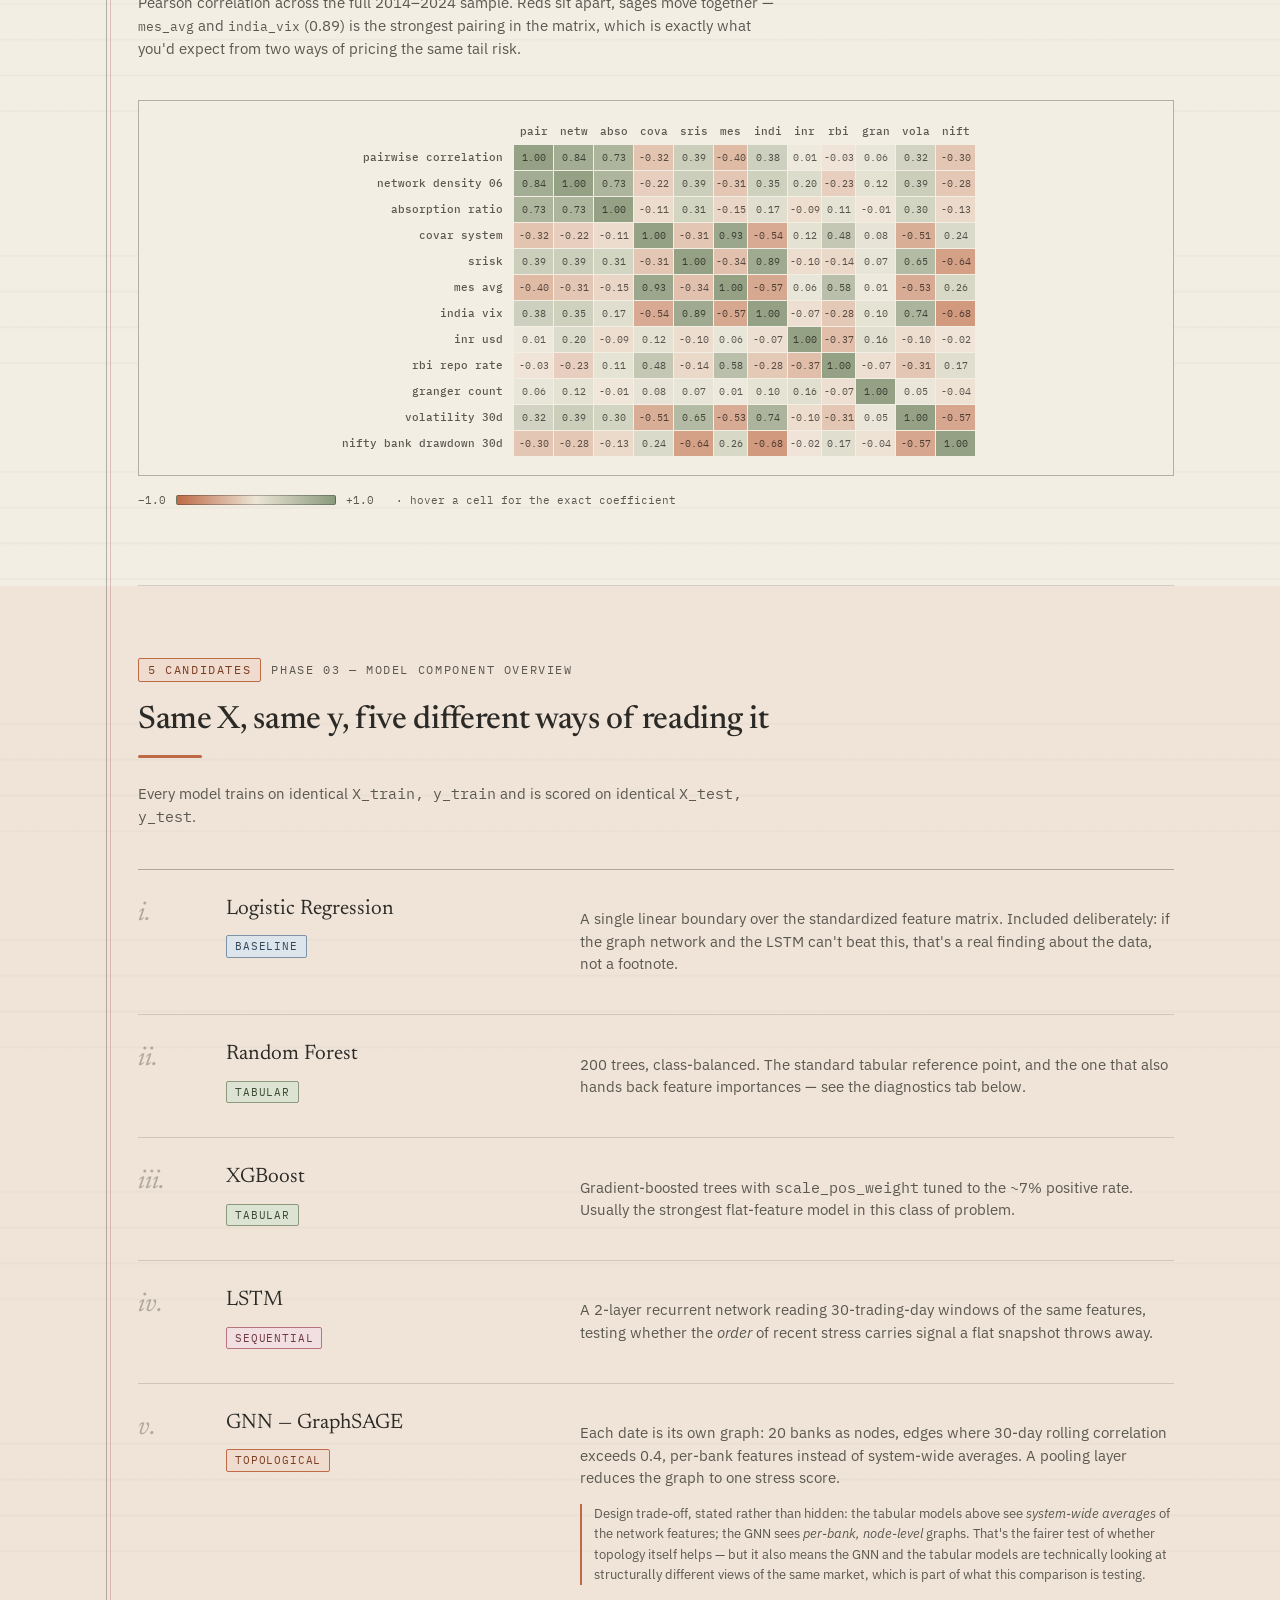
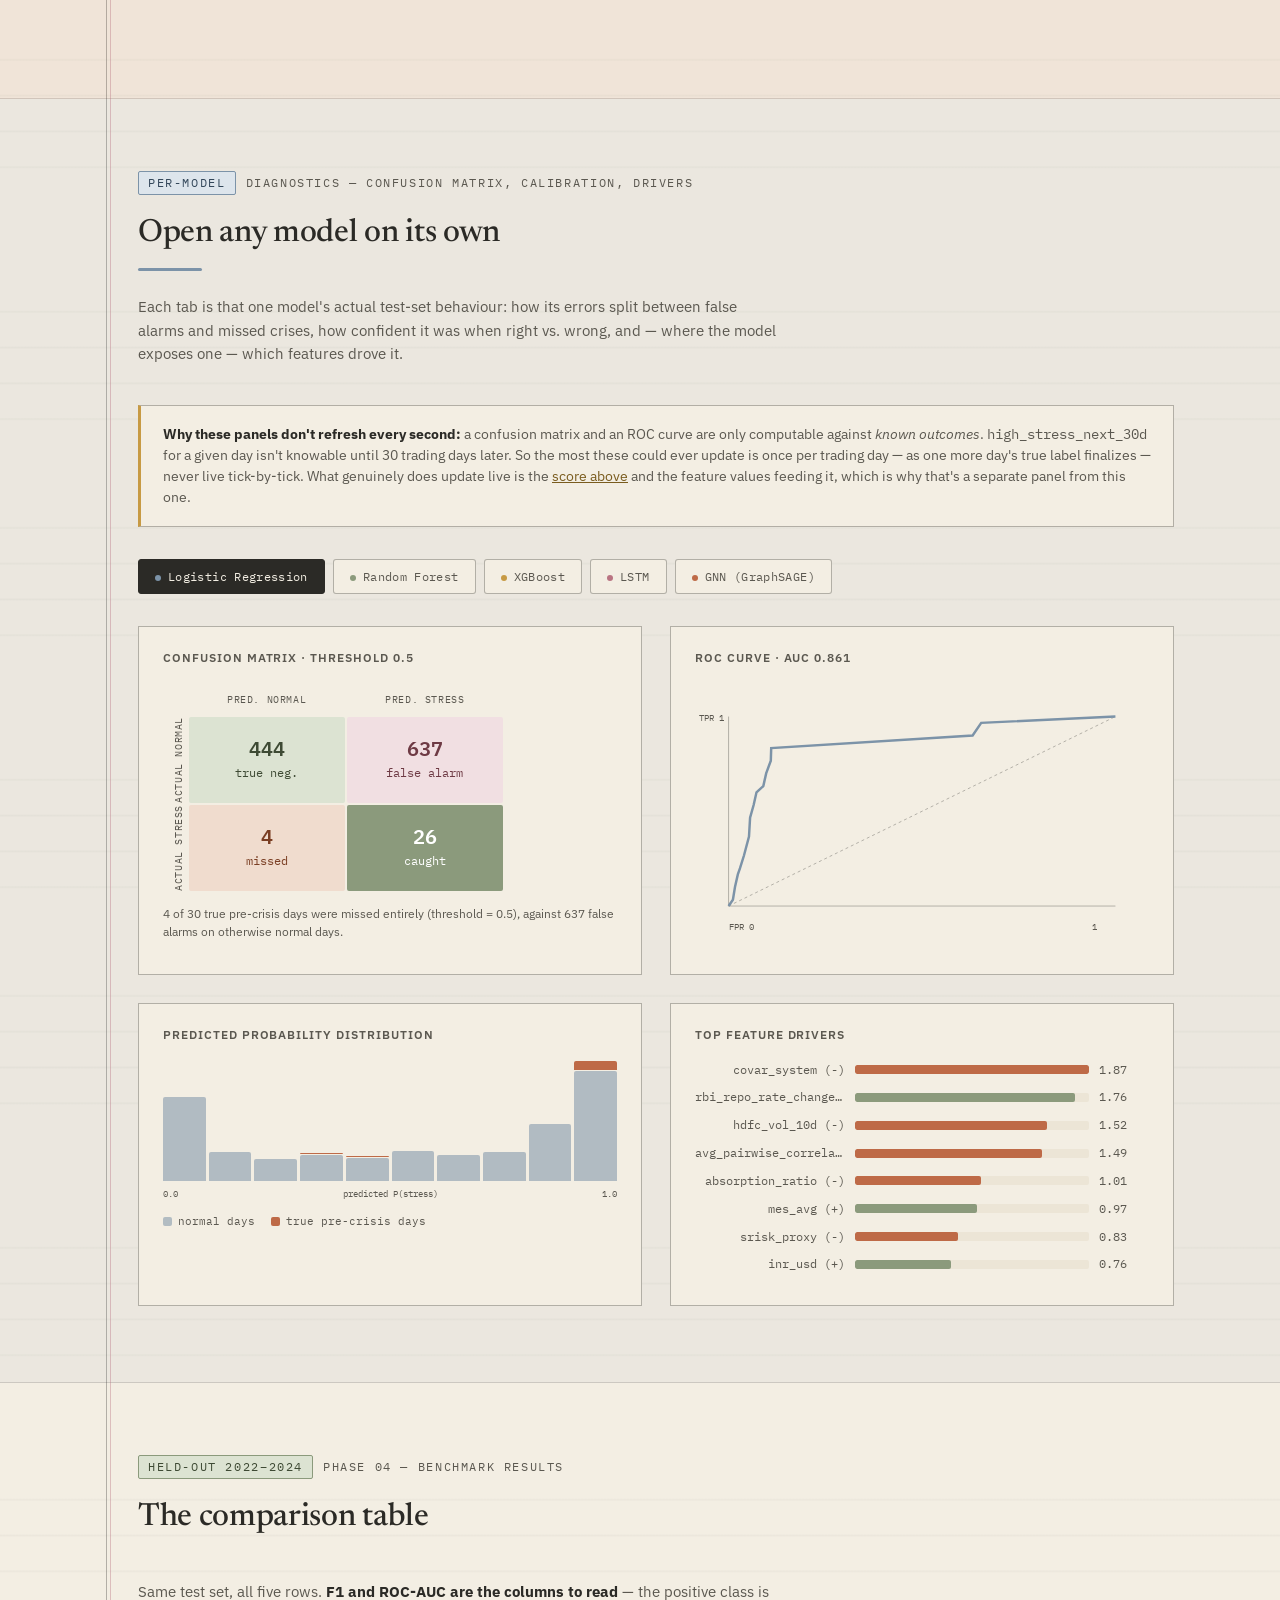
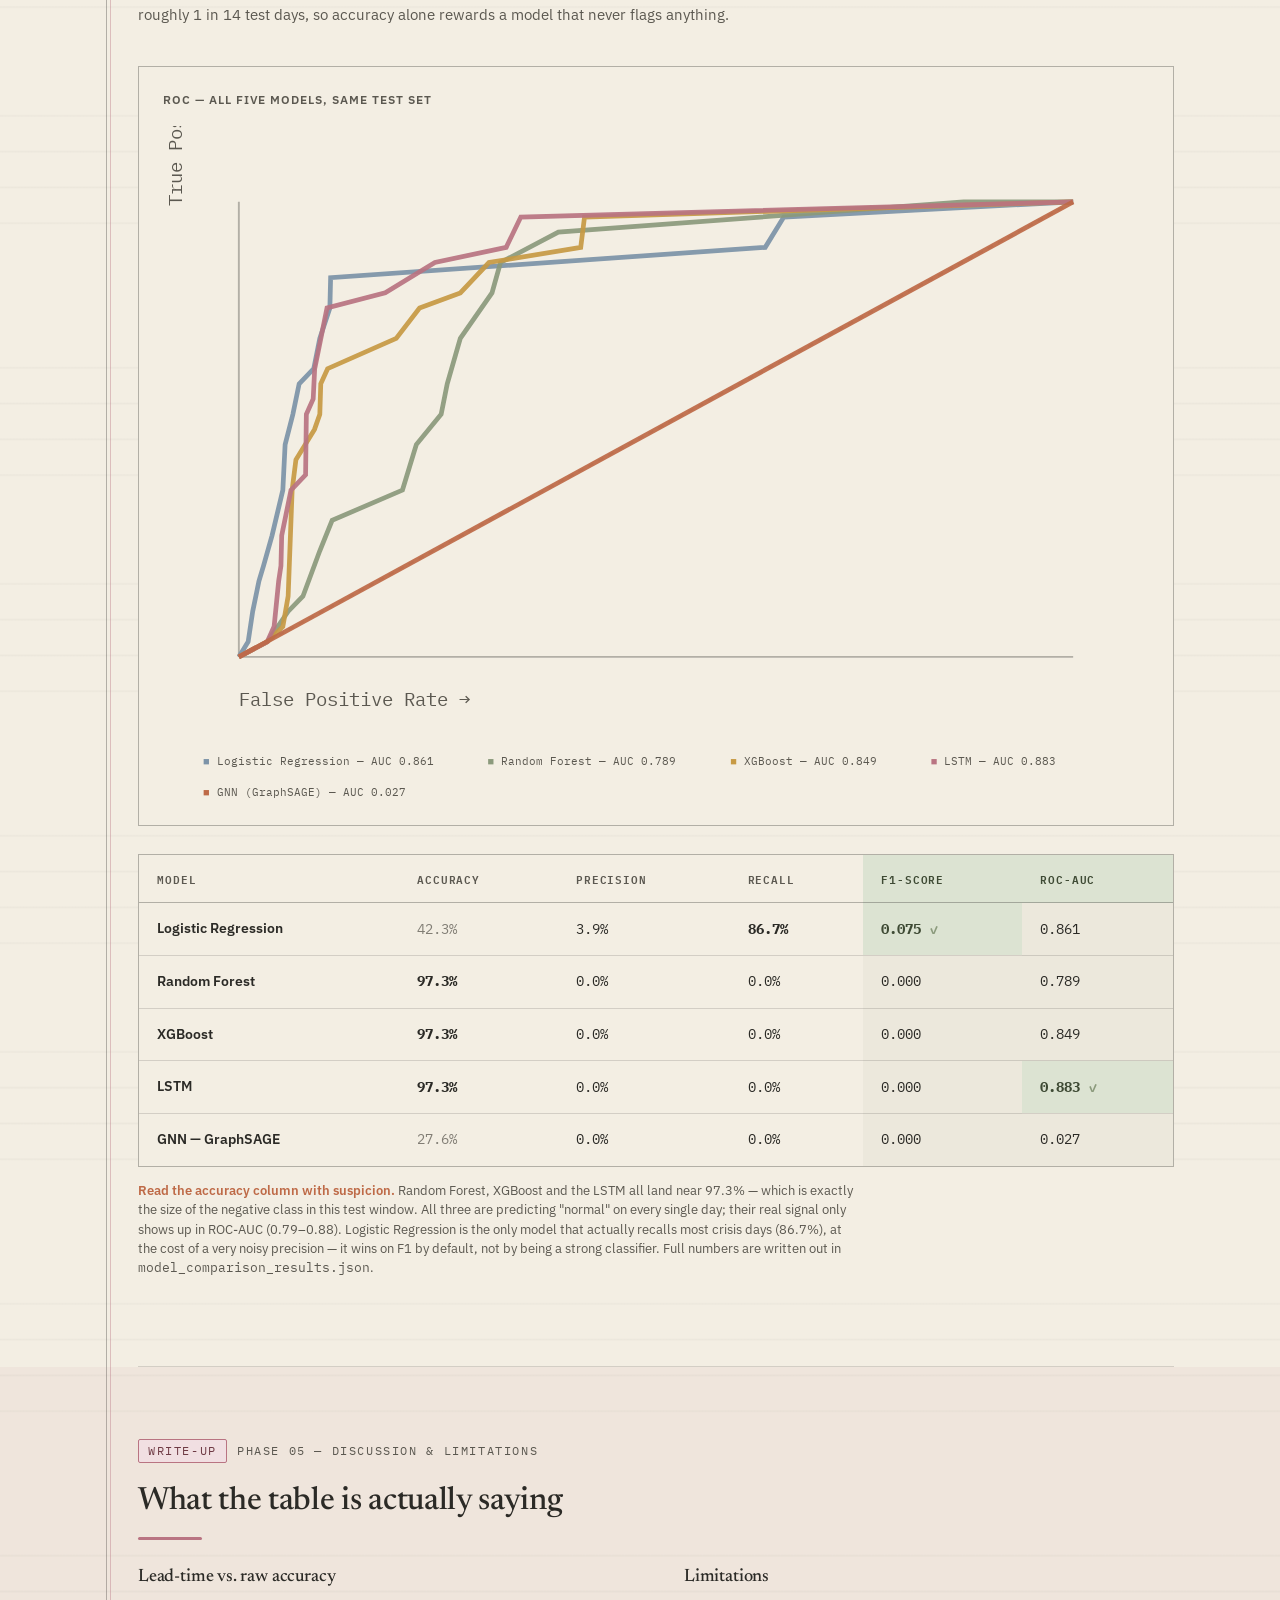
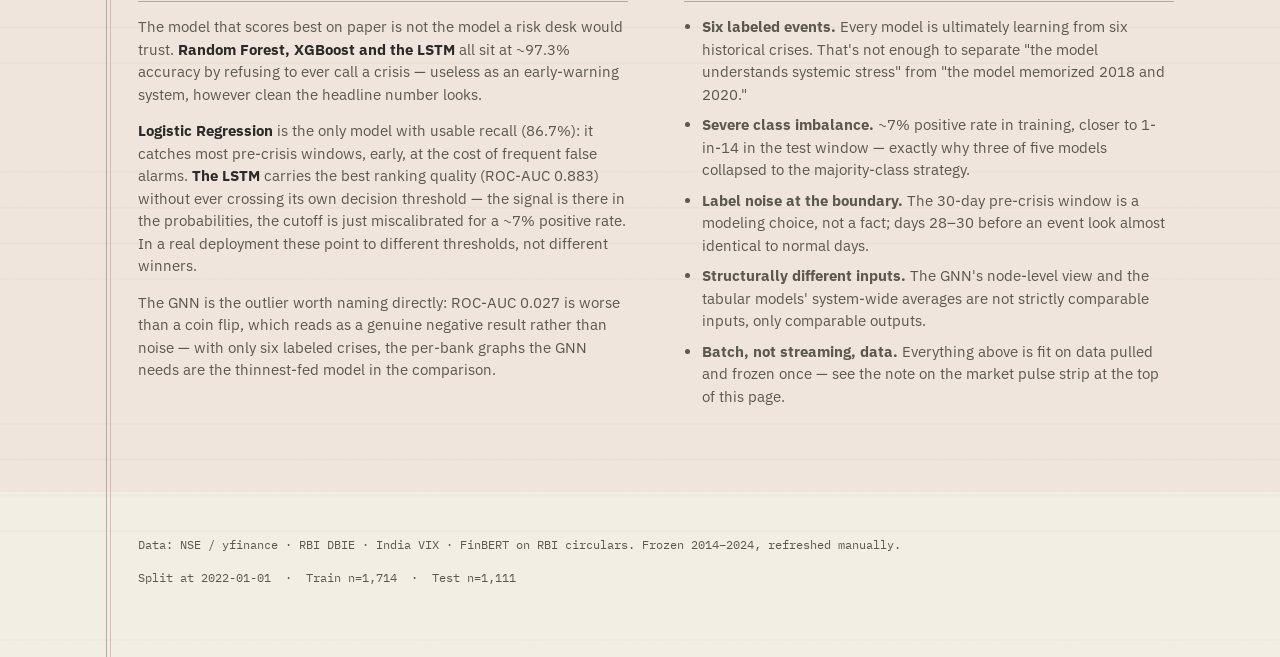
==== commit 6da64498: "Configure full Python ML backend for Render deployment and Vercel frontend fallback - index.html & w" ====
--- a/index.html
+++ b/index.html
@@ -727,6 +727,10 @@
 </script>
 
 <script>
+// If deploying the Python backend on Render, set your Render Web Service URL here.
+// The frontend will try the relative Vercel path first, then fallback to this URL.
+const BACKEND_API_FALLBACK = 'https://early-warning-systemic-contagion.onrender.com';
+
 const DATA = JSON.parse(document.getElementById('dashboardData').textContent);
 
 const MODEL_COLORS = {
@@ -1041,19 +1045,34 @@
 }
 
 async function tryBackend(){
-  try{
-    // Use no-cache so every page load fetches fresh data (never serve a stale
-    // browser-cached response). Timeout 7s to survive Vercel free-tier cold starts
-    // which can take 3–5 s for the first invocation after an idle period.
-    const res = await fetch('/api/live_score', {
-      signal: AbortSignal.timeout(7000),
-      headers: { 'Cache-Control': 'no-cache', 'Pragma': 'no-cache' }
-    });
-    if(!res.ok) return { ok:false, reason: 'no backend deployed (HTTP ' + res.status + ')' };
-    const data = await res.json();
-    if(data.error) return { ok:false, reason: 'backend error: ' + data.error };
-    return { ok:true, data };
-  }catch(e){ return { ok:false, reason: e.message || 'request failed' }; }
+  const endpoints = [
+    '/api/live_score',
+    (typeof BACKEND_API_FALLBACK !== 'undefined' && BACKEND_API_FALLBACK) ? BACKEND_API_FALLBACK.replace(/\/$/, '') + '/api/live_score' : null
+  ].filter(Boolean);
+
+  let lastError = 'no endpoints configured';
+  for (const url of endpoints) {
+    try {
+      // Use no-cache so every page load fetches fresh data.
+      // Timeout 7s to survive cold starts on free hosting tiers.
+      const res = await fetch(url, {
+        signal: AbortSignal.timeout(7000),
+        headers: { 'Cache-Control': 'no-cache', 'Pragma': 'no-cache' }
+      });
+      if (res.ok) {
+        const data = await res.json();
+        if (data.error) {
+          lastError = 'backend error: ' + data.error;
+          continue;
+        }
+        return { ok: true, data };
+      }
+      lastError = 'HTTP ' + res.status;
+    } catch (e) {
+      lastError = e.message || 'request failed';
+    }
+  }
+  return { ok: false, reason: lastError };
 }
 
 async function getLiveUsdInr(){
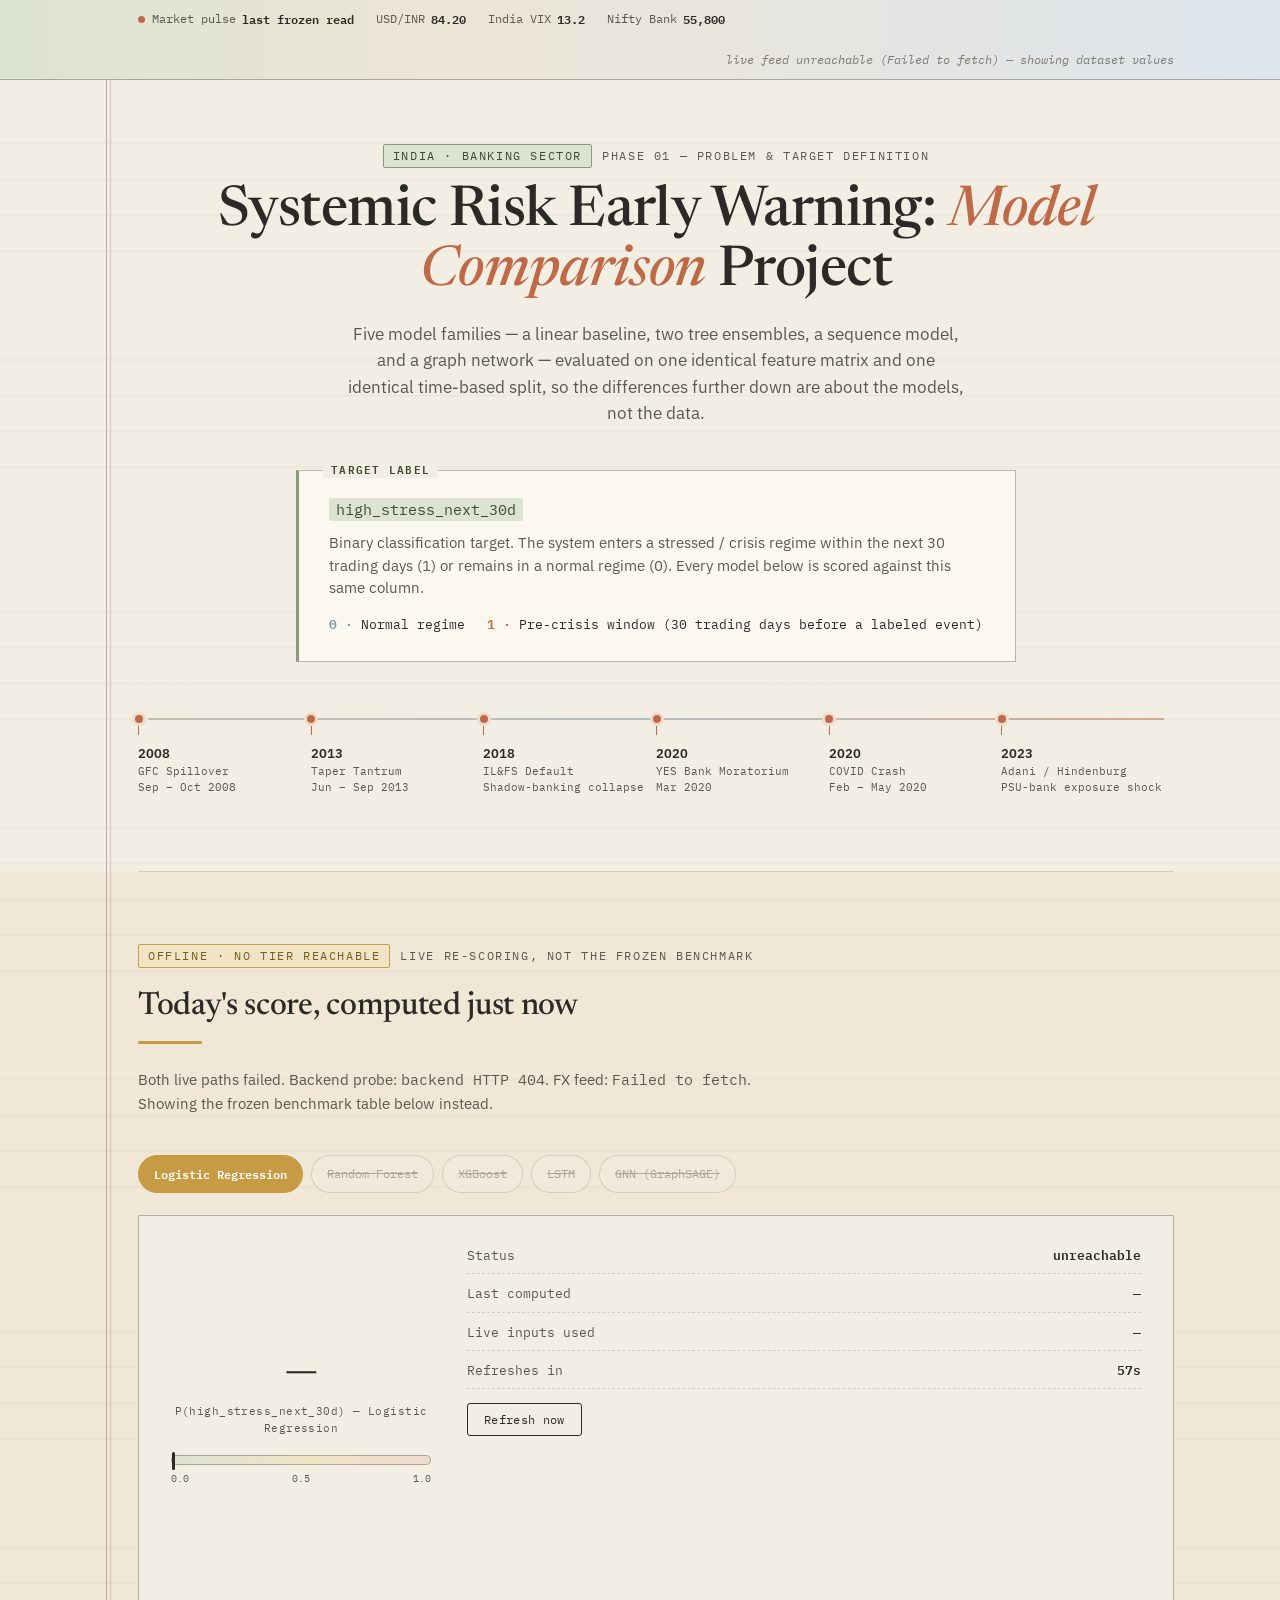
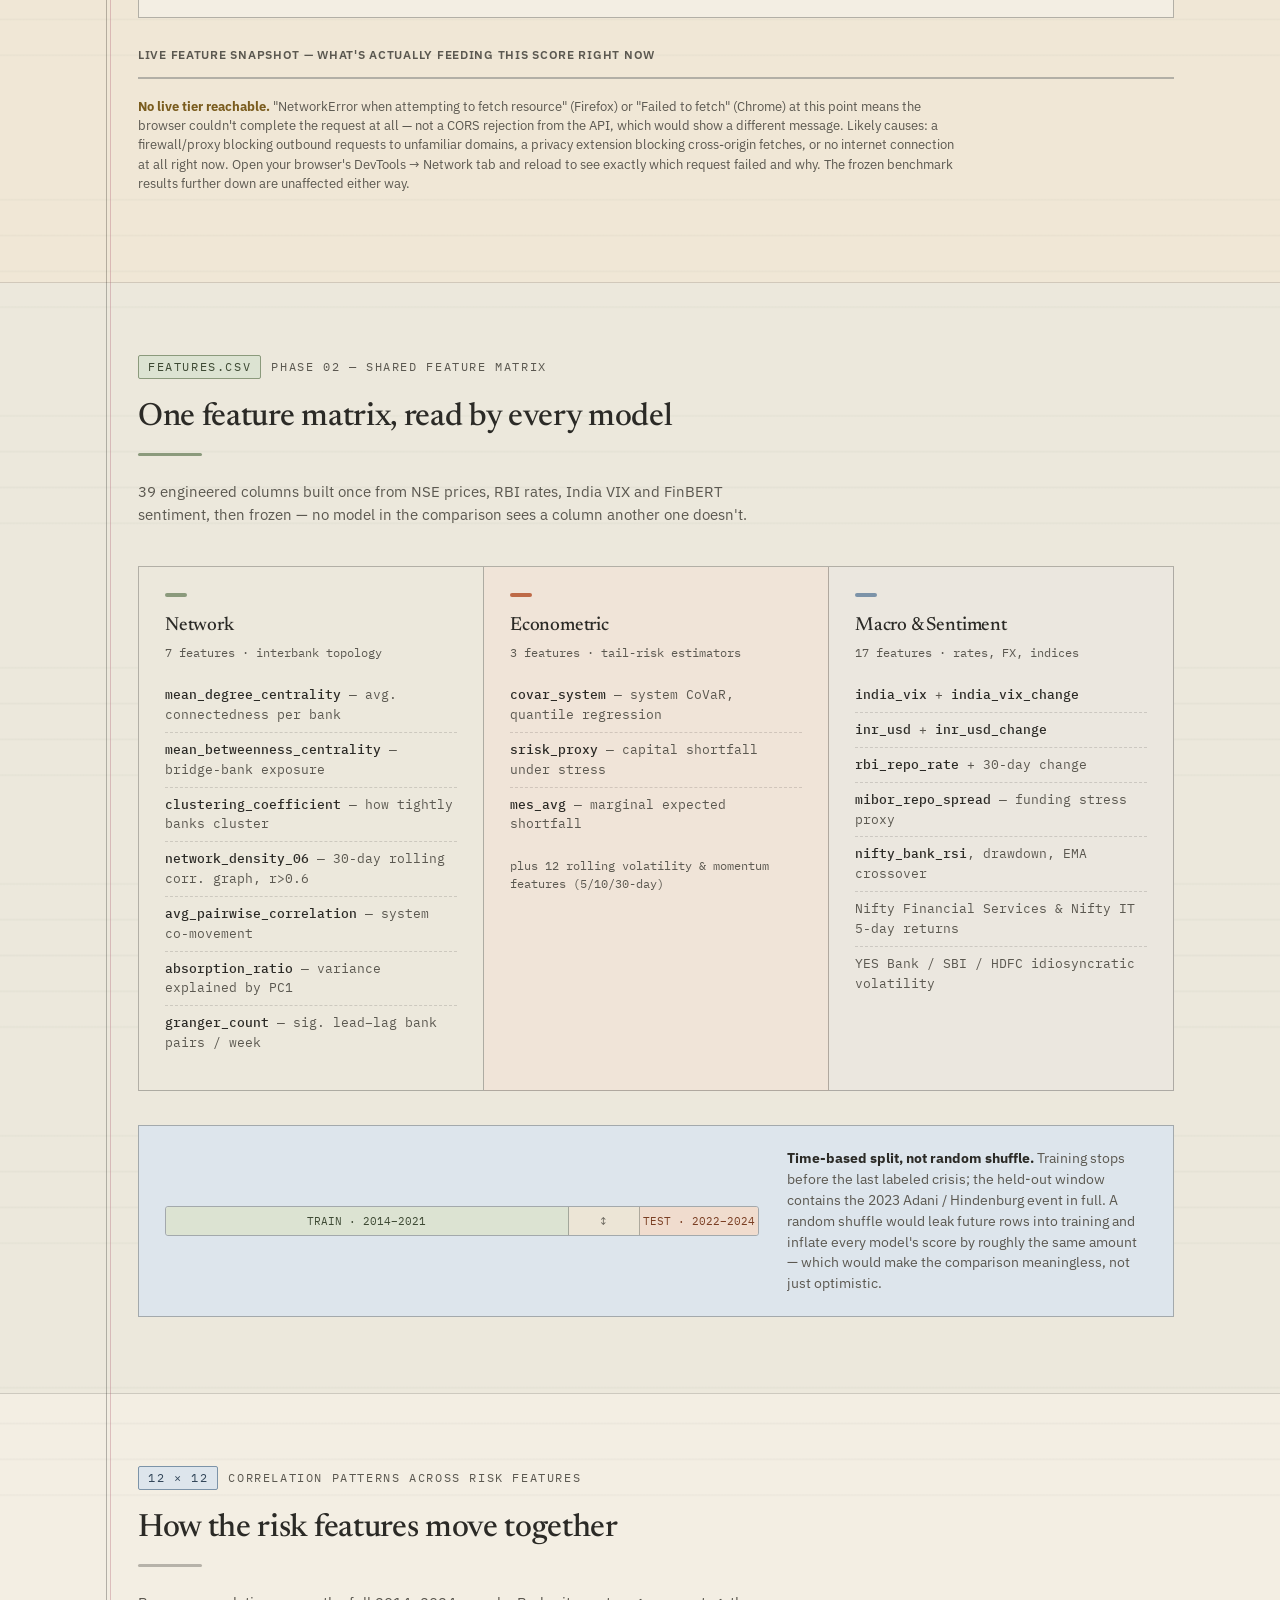
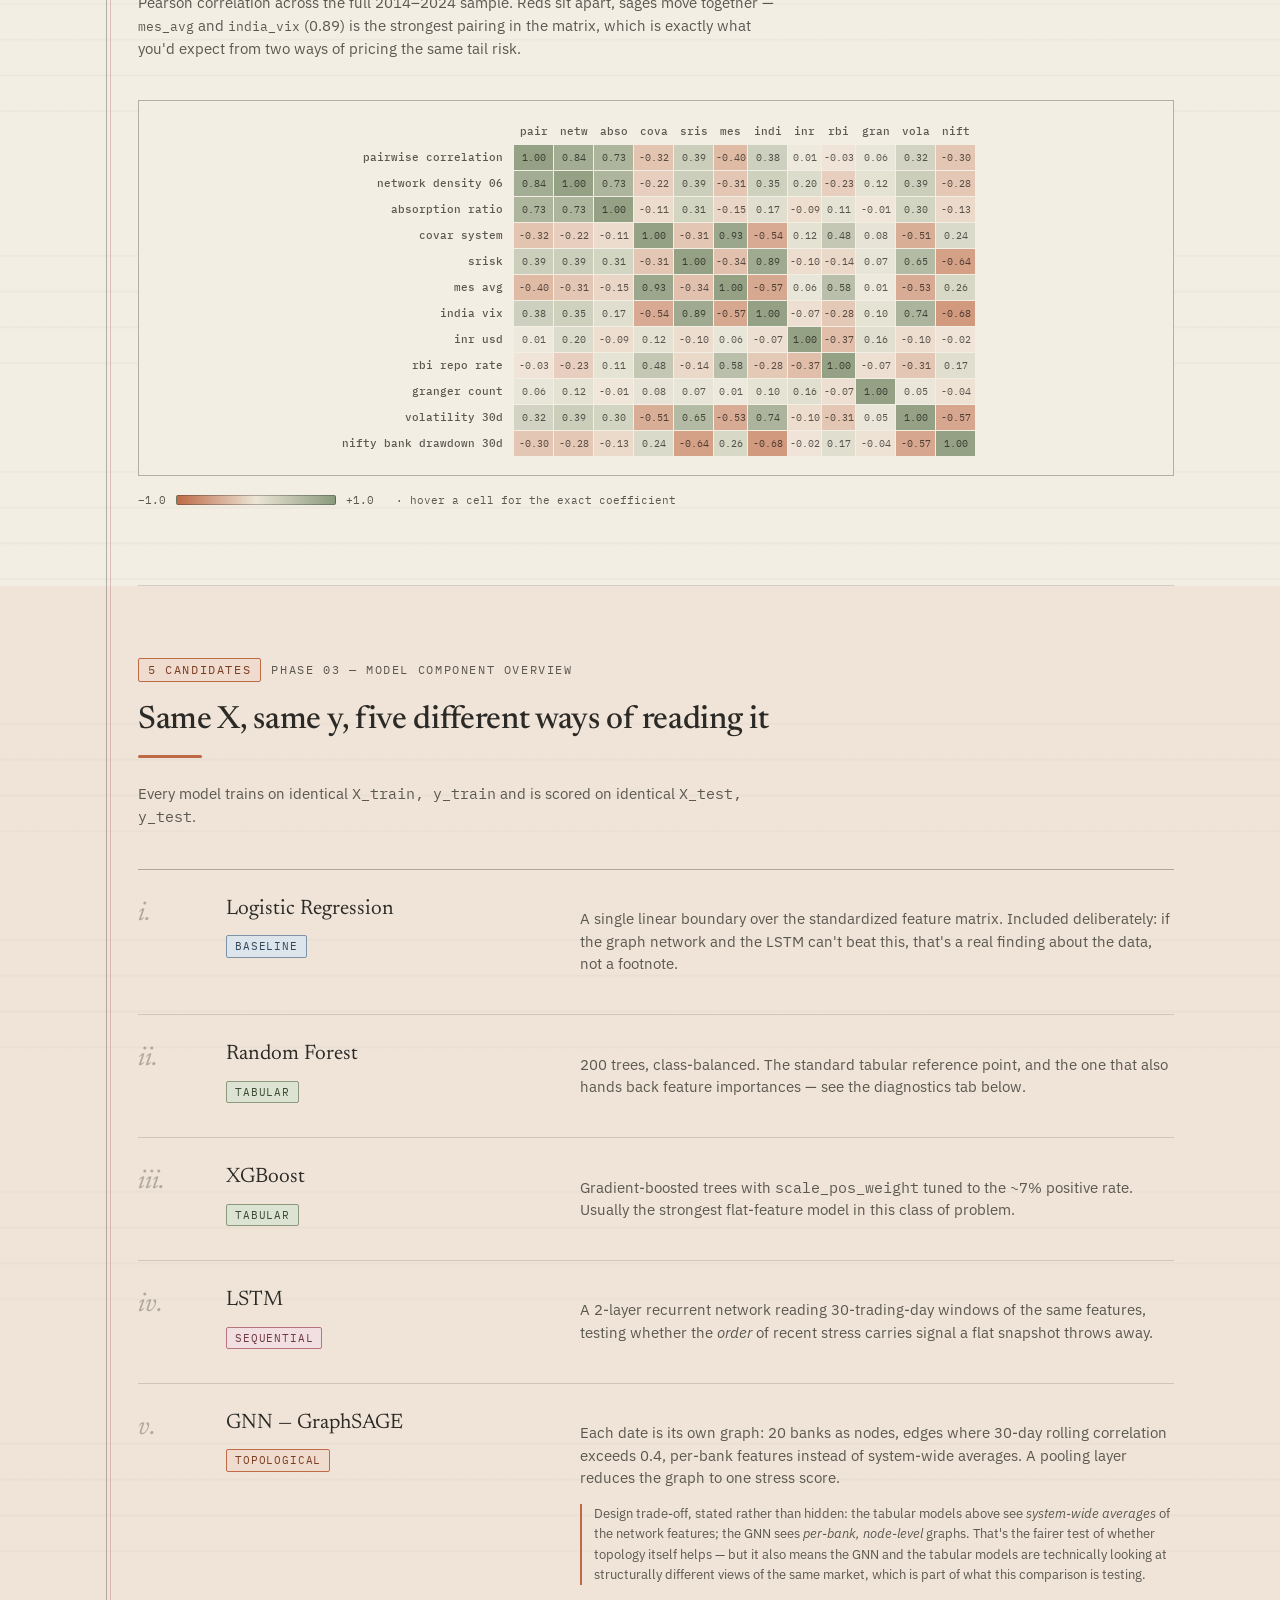
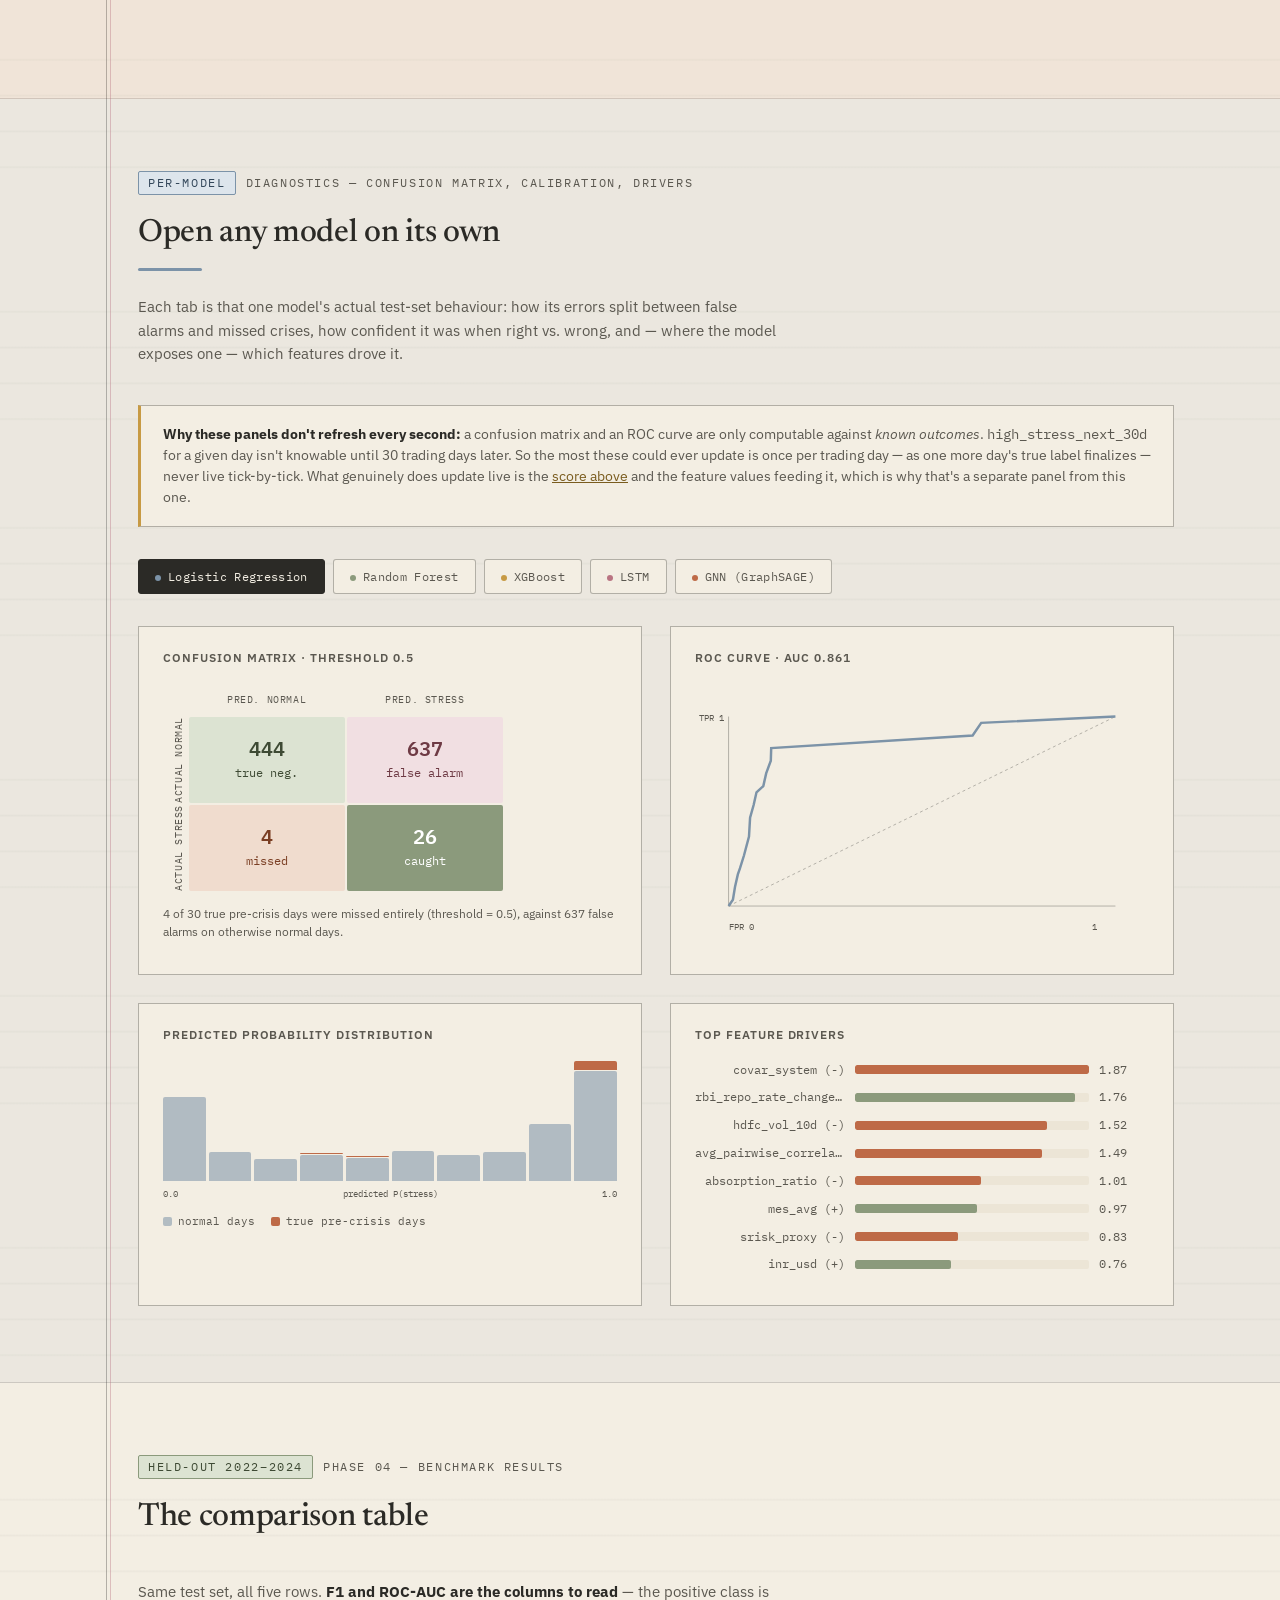
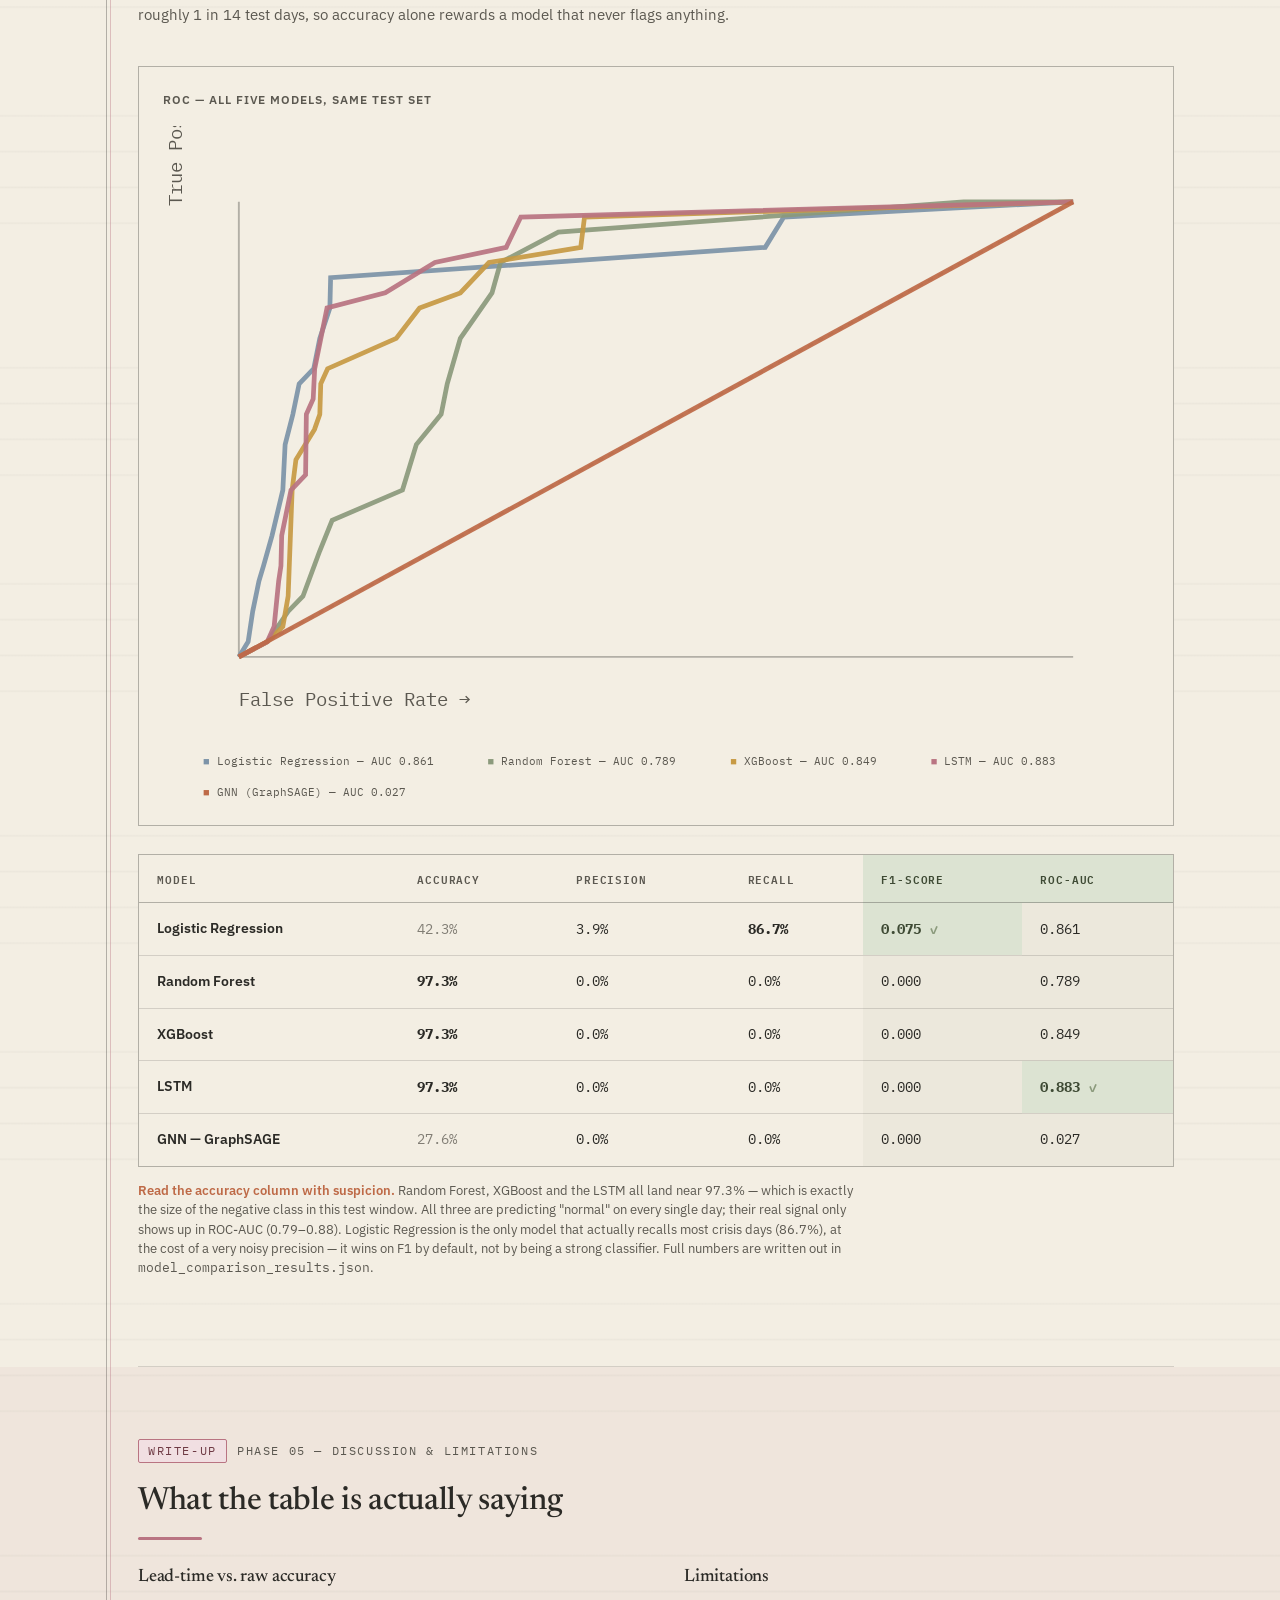
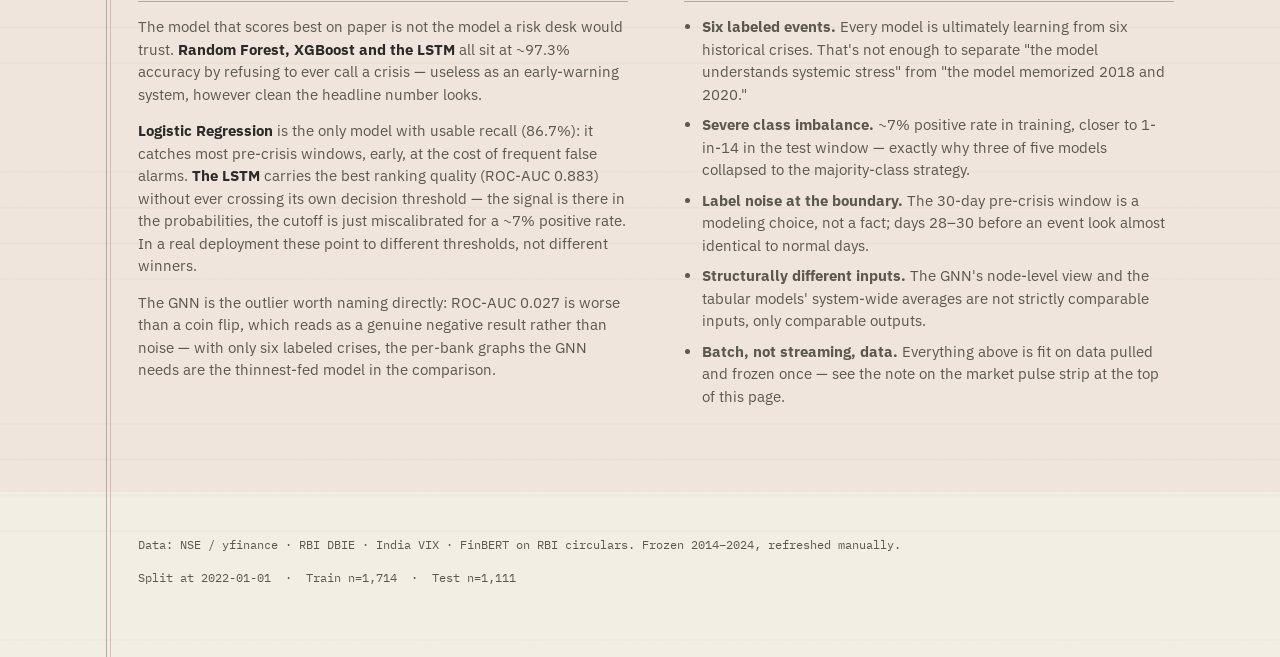
==== commit d94d444d: "Full-stack Render deployment: Flask serves dashboard + live ML API from one service - app.py: Flask " ====
--- a/index.html
+++ b/index.html
@@ -727,10 +727,6 @@
 </script>
 
 <script>
-// If deploying the Python backend on Render, set your Render Web Service URL here.
-// The frontend will try the relative Vercel path first, then fallback to this URL.
-const BACKEND_API_FALLBACK = 'https://early-warning-systemic-contagion.onrender.com';
-
 const DATA = JSON.parse(document.getElementById('dashboardData').textContent);
 
 const MODEL_COLORS = {
@@ -1045,34 +1041,17 @@
 }
 
 async function tryBackend(){
-  const endpoints = [
-    '/api/live_score',
-    (typeof BACKEND_API_FALLBACK !== 'undefined' && BACKEND_API_FALLBACK) ? BACKEND_API_FALLBACK.replace(/\/$/, '') + '/api/live_score' : null
-  ].filter(Boolean);
-
-  let lastError = 'no endpoints configured';
-  for (const url of endpoints) {
-    try {
-      // Use no-cache so every page load fetches fresh data.
-      // Timeout 7s to survive cold starts on free hosting tiers.
-      const res = await fetch(url, {
-        signal: AbortSignal.timeout(7000),
-        headers: { 'Cache-Control': 'no-cache', 'Pragma': 'no-cache' }
-      });
-      if (res.ok) {
-        const data = await res.json();
-        if (data.error) {
-          lastError = 'backend error: ' + data.error;
-          continue;
-        }
-        return { ok: true, data };
-      }
-      lastError = 'HTTP ' + res.status;
-    } catch (e) {
-      lastError = e.message || 'request failed';
-    }
-  }
-  return { ok: false, reason: lastError };
+  try{
+    // no-cache ensures every reload gets a fresh score, never a cached response
+    const res = await fetch('/api/live_score', {
+      signal: AbortSignal.timeout(60000),
+      headers: { 'Cache-Control': 'no-cache', 'Pragma': 'no-cache' }
+    });
+    if(!res.ok) return { ok:false, reason: 'backend HTTP ' + res.status };
+    const data = await res.json();
+    if(data.error) return { ok:false, reason: 'backend error: ' + data.error };
+    return { ok:true, data };
+  }catch(e){ return { ok:false, reason: e.message || 'request failed' }; }
 }
 
 async function getLiveUsdInr(){
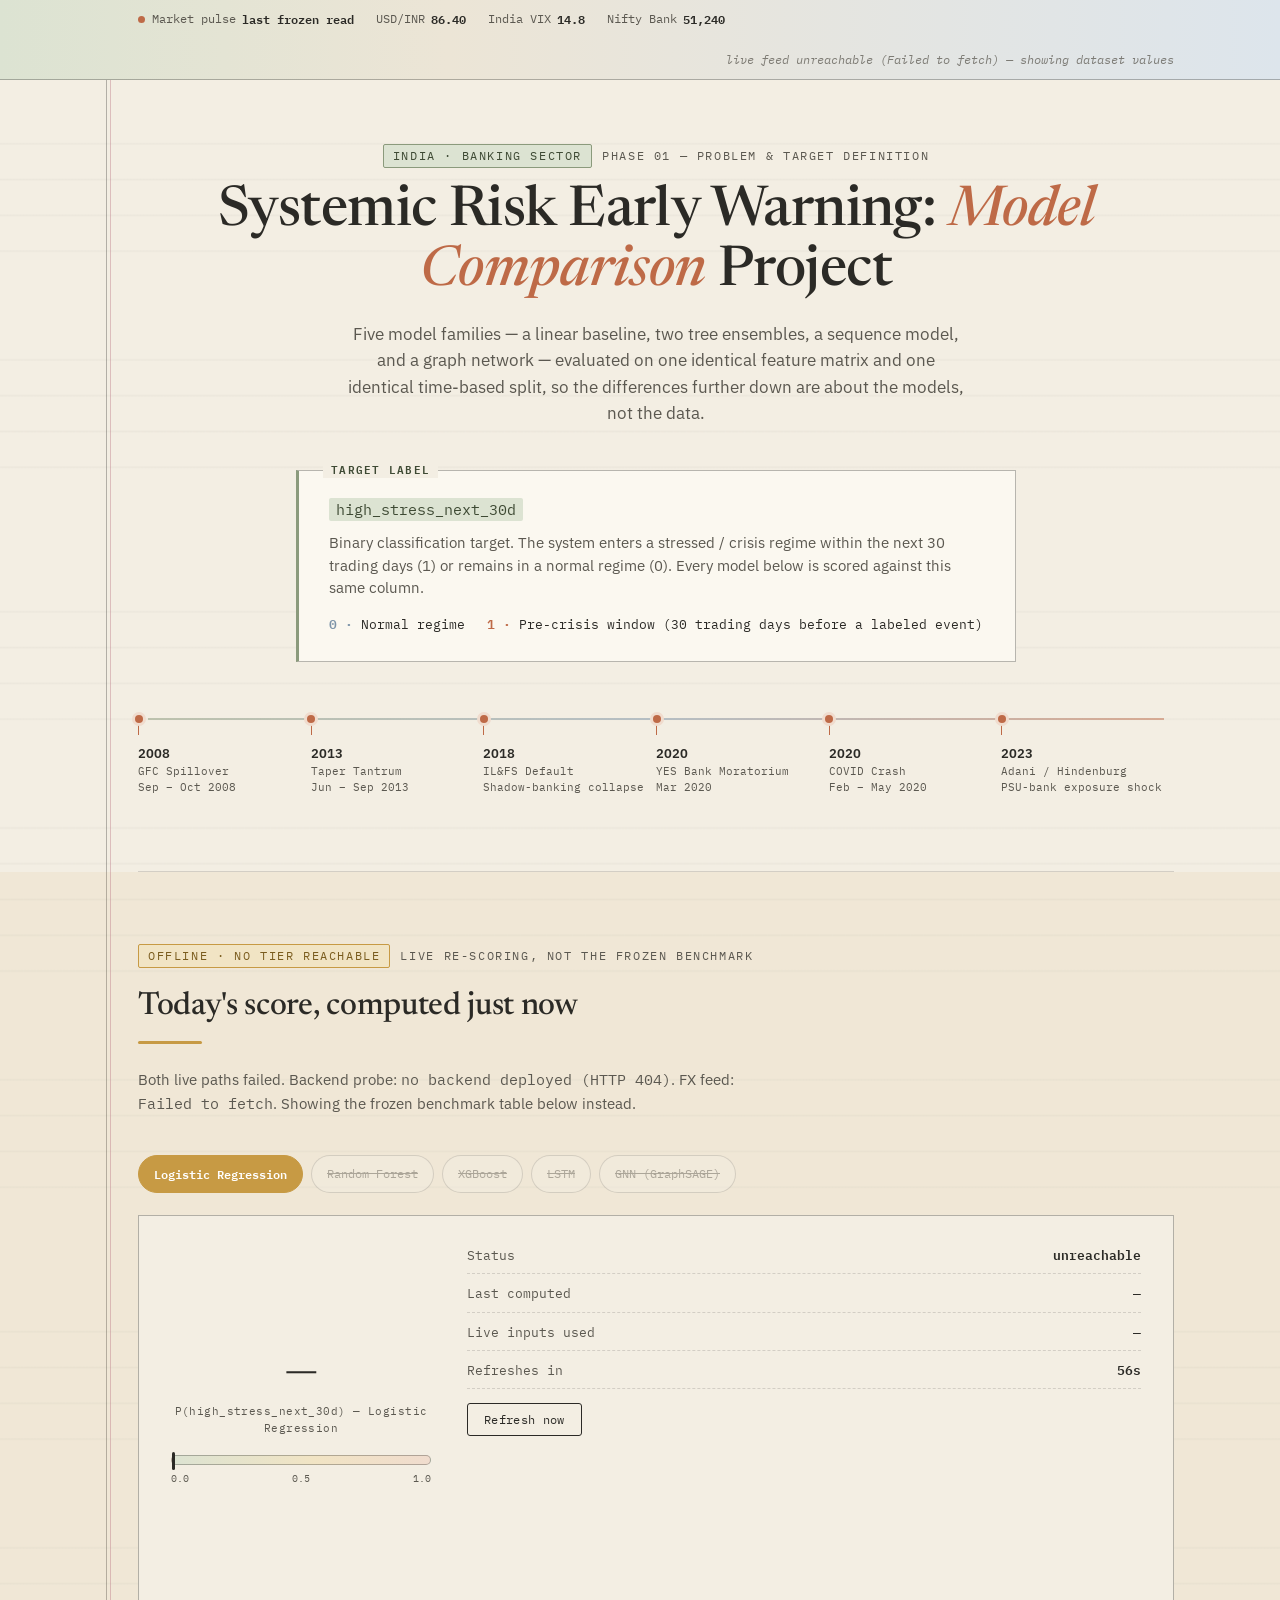
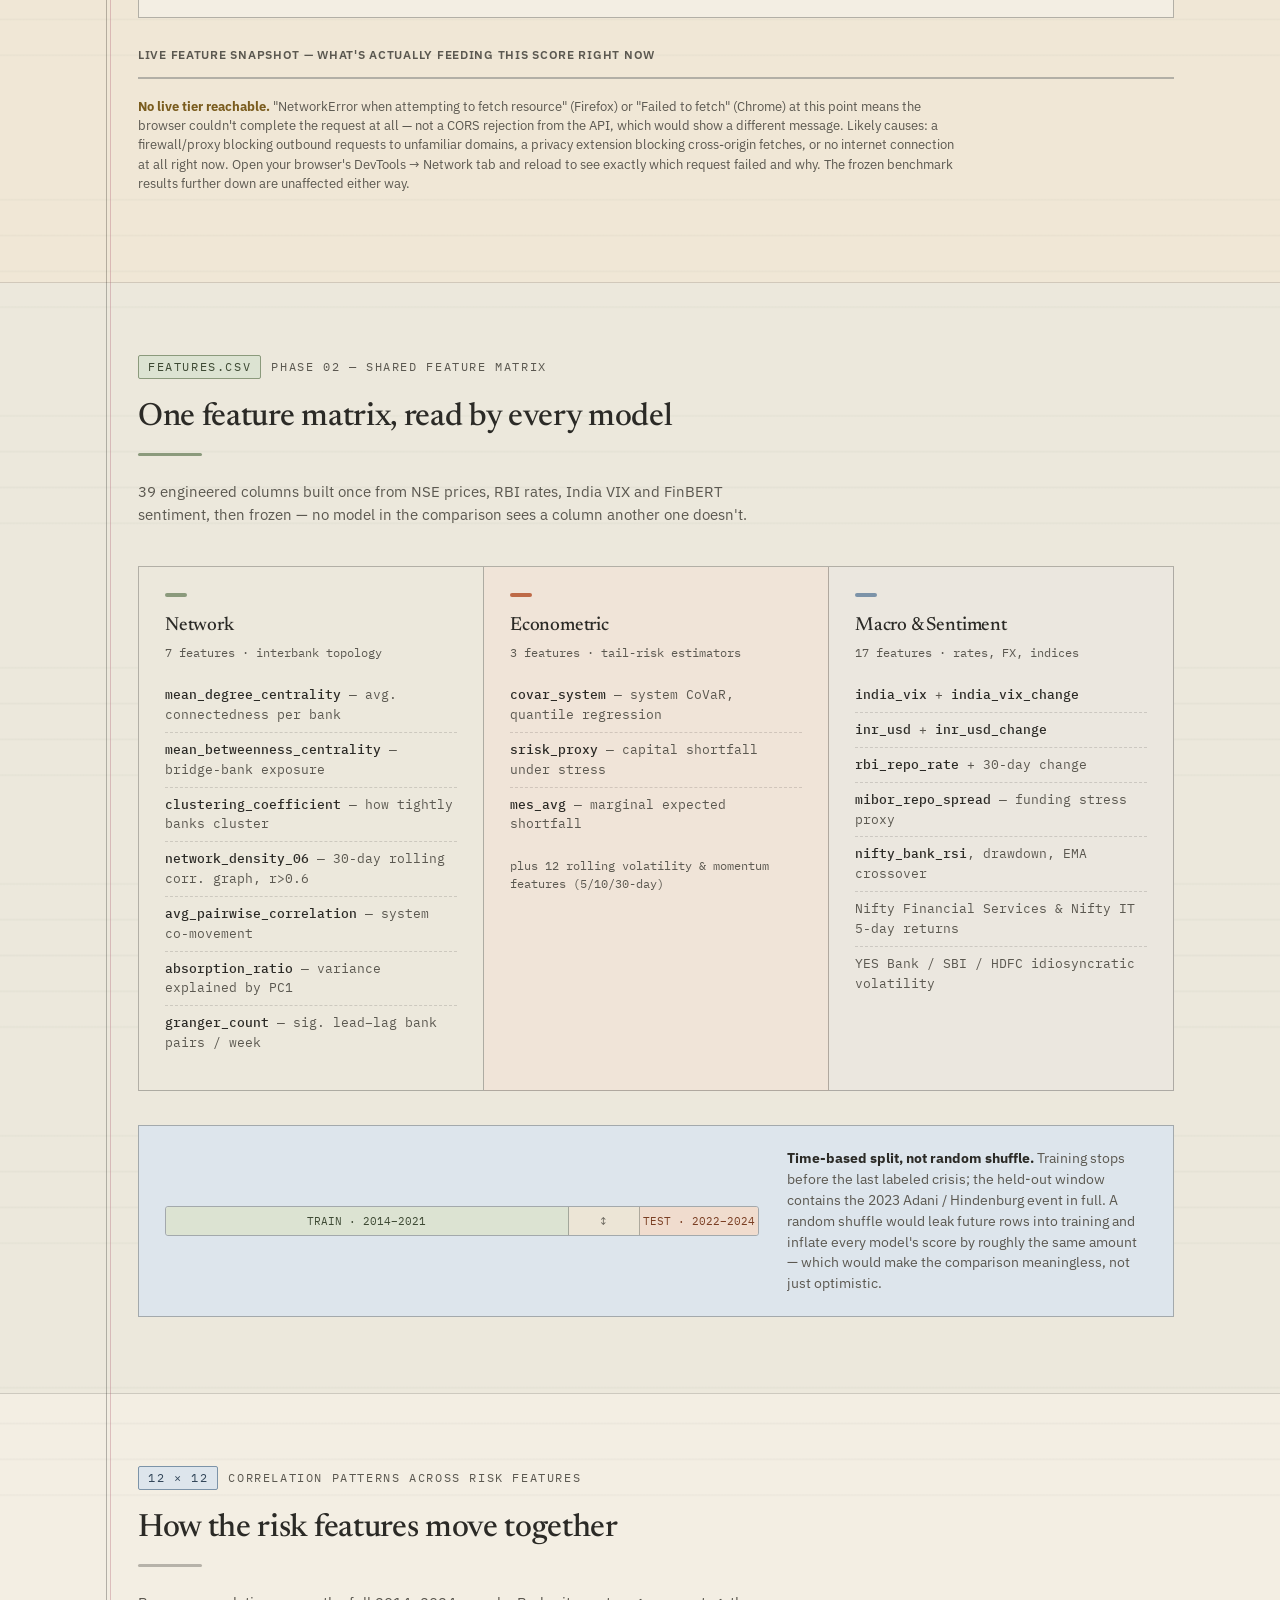
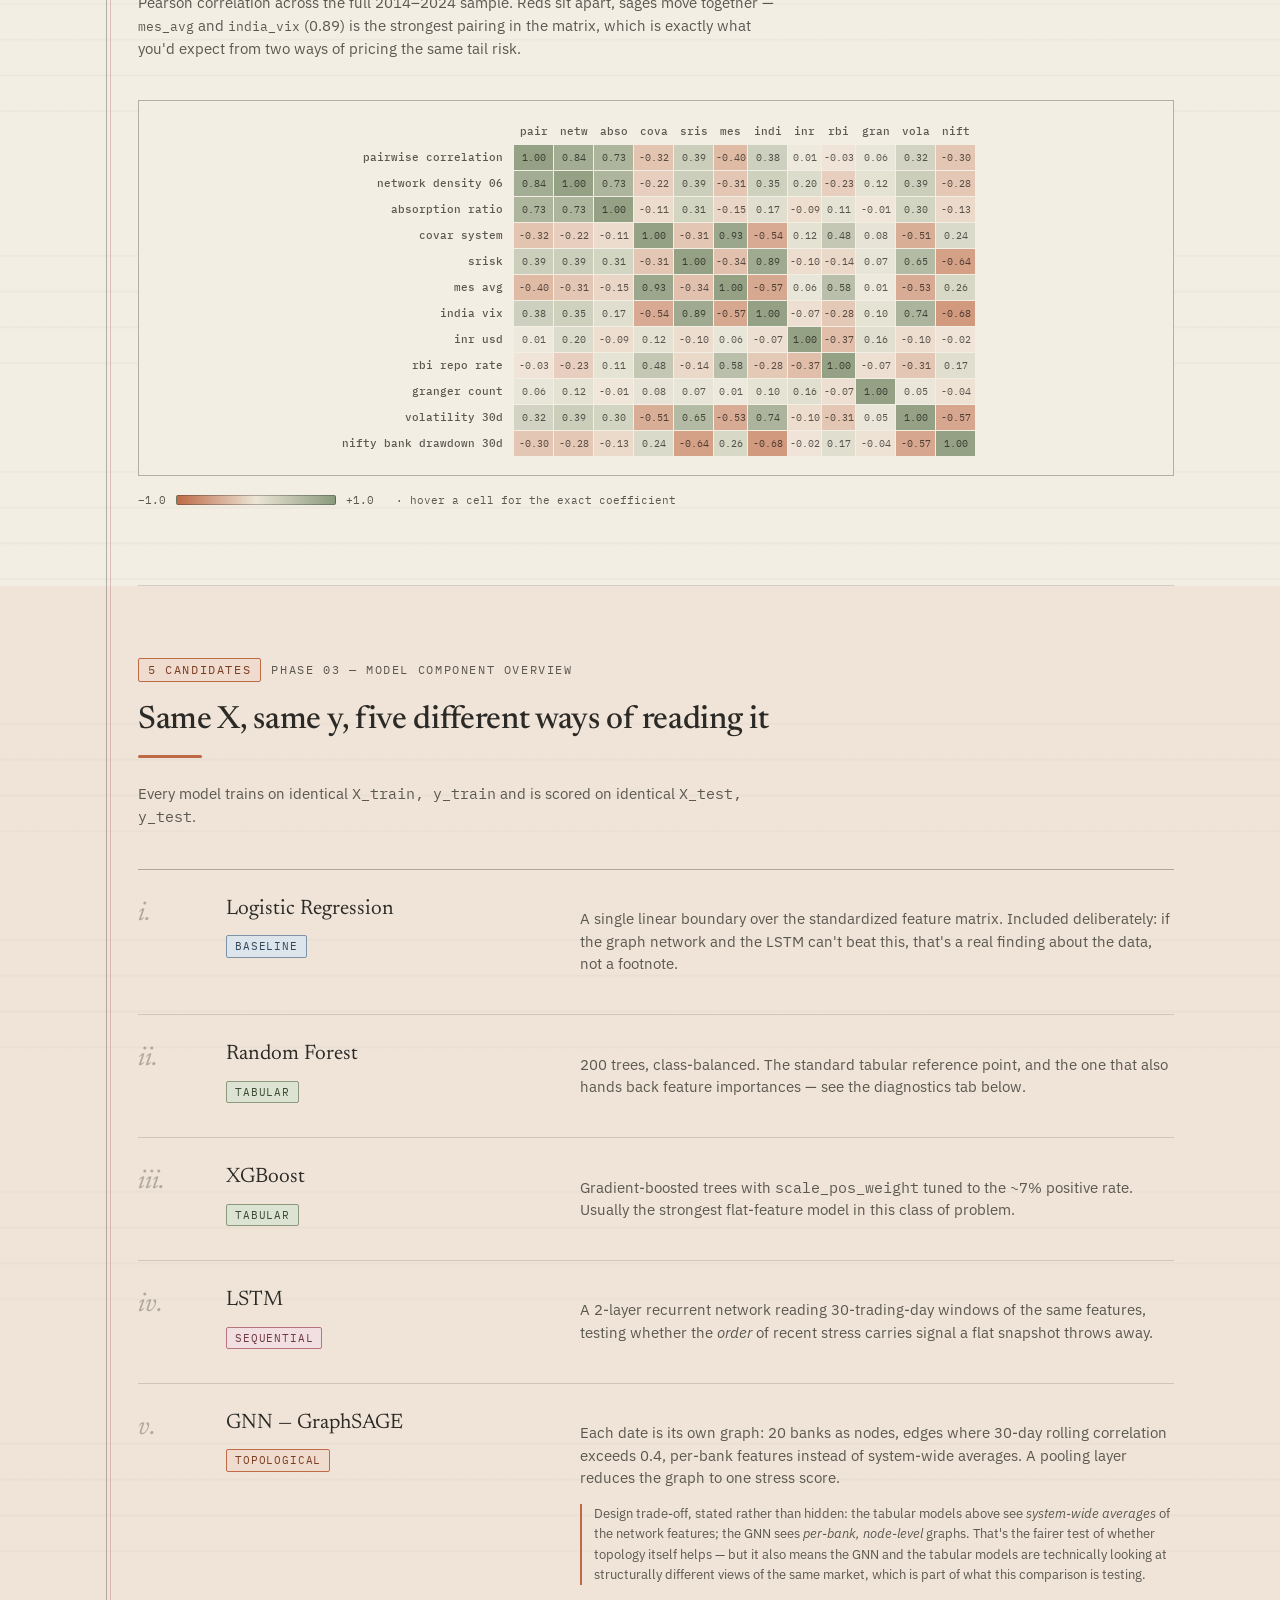
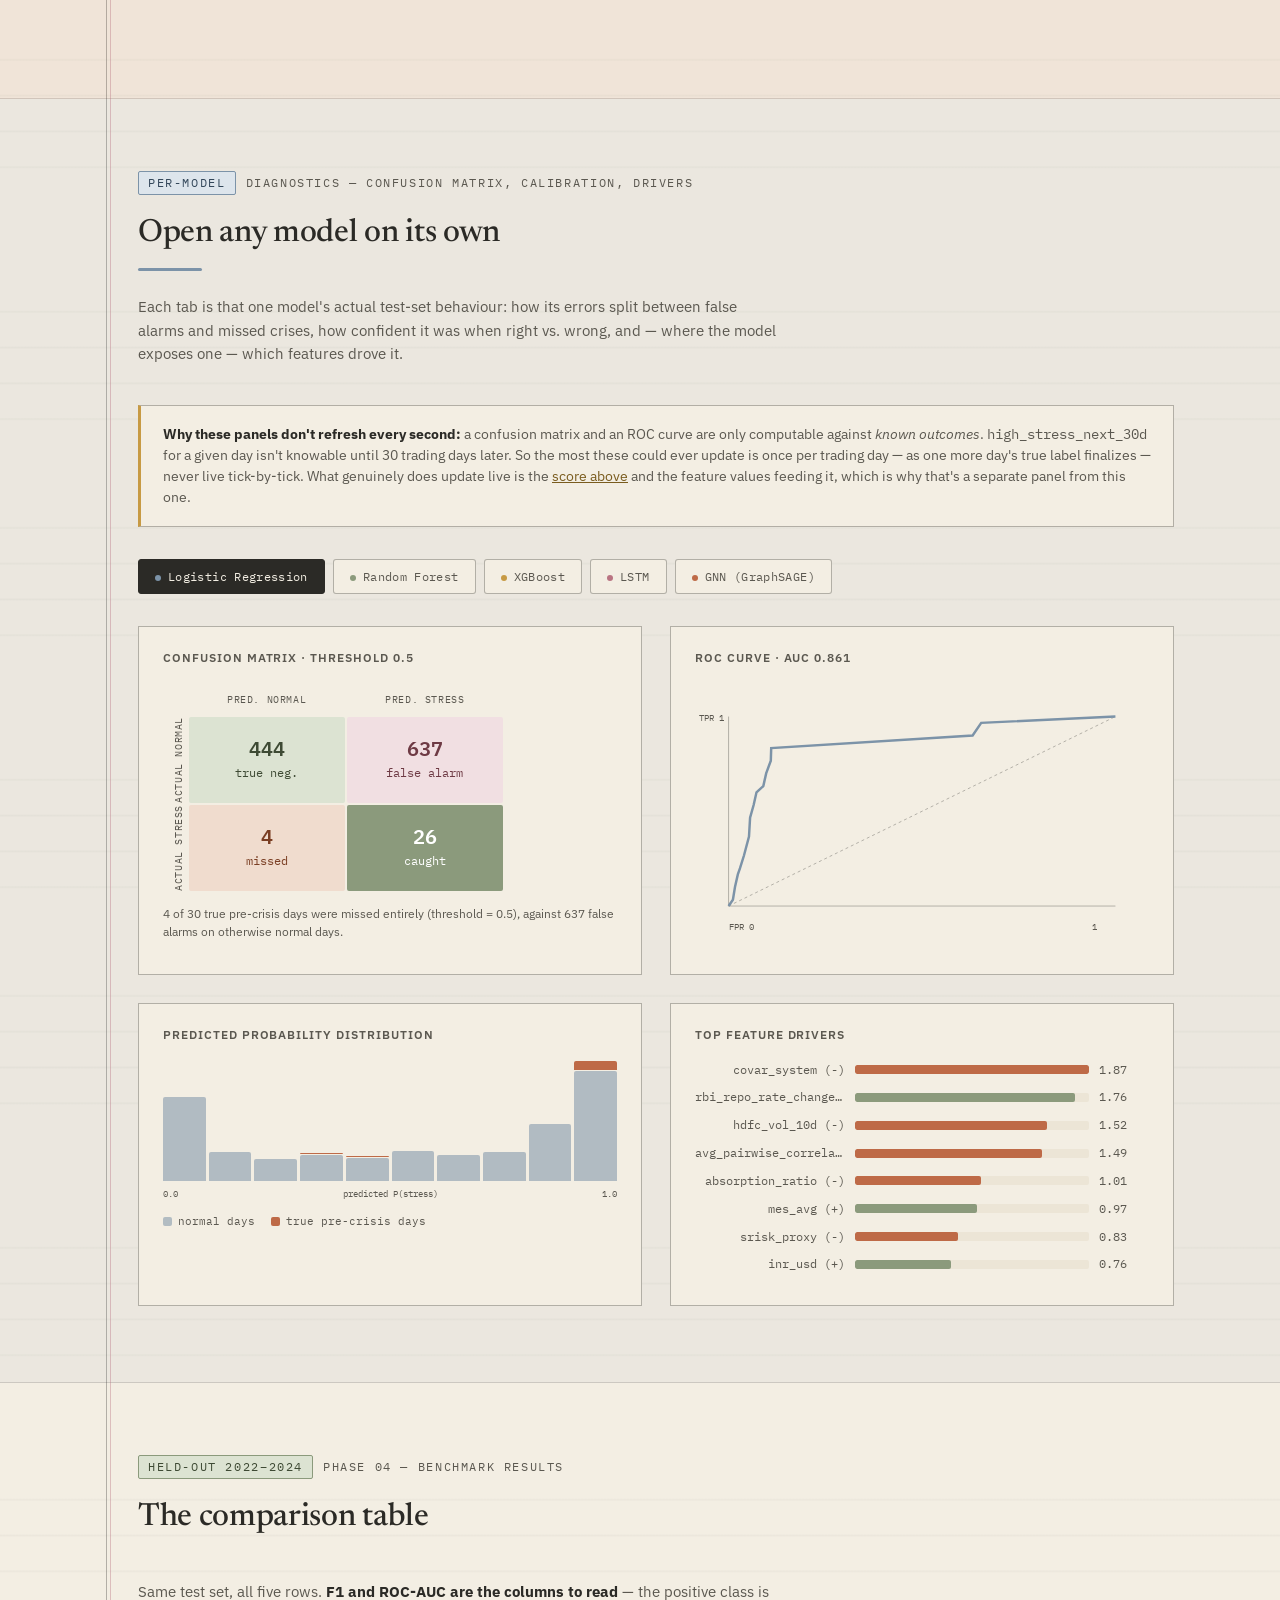
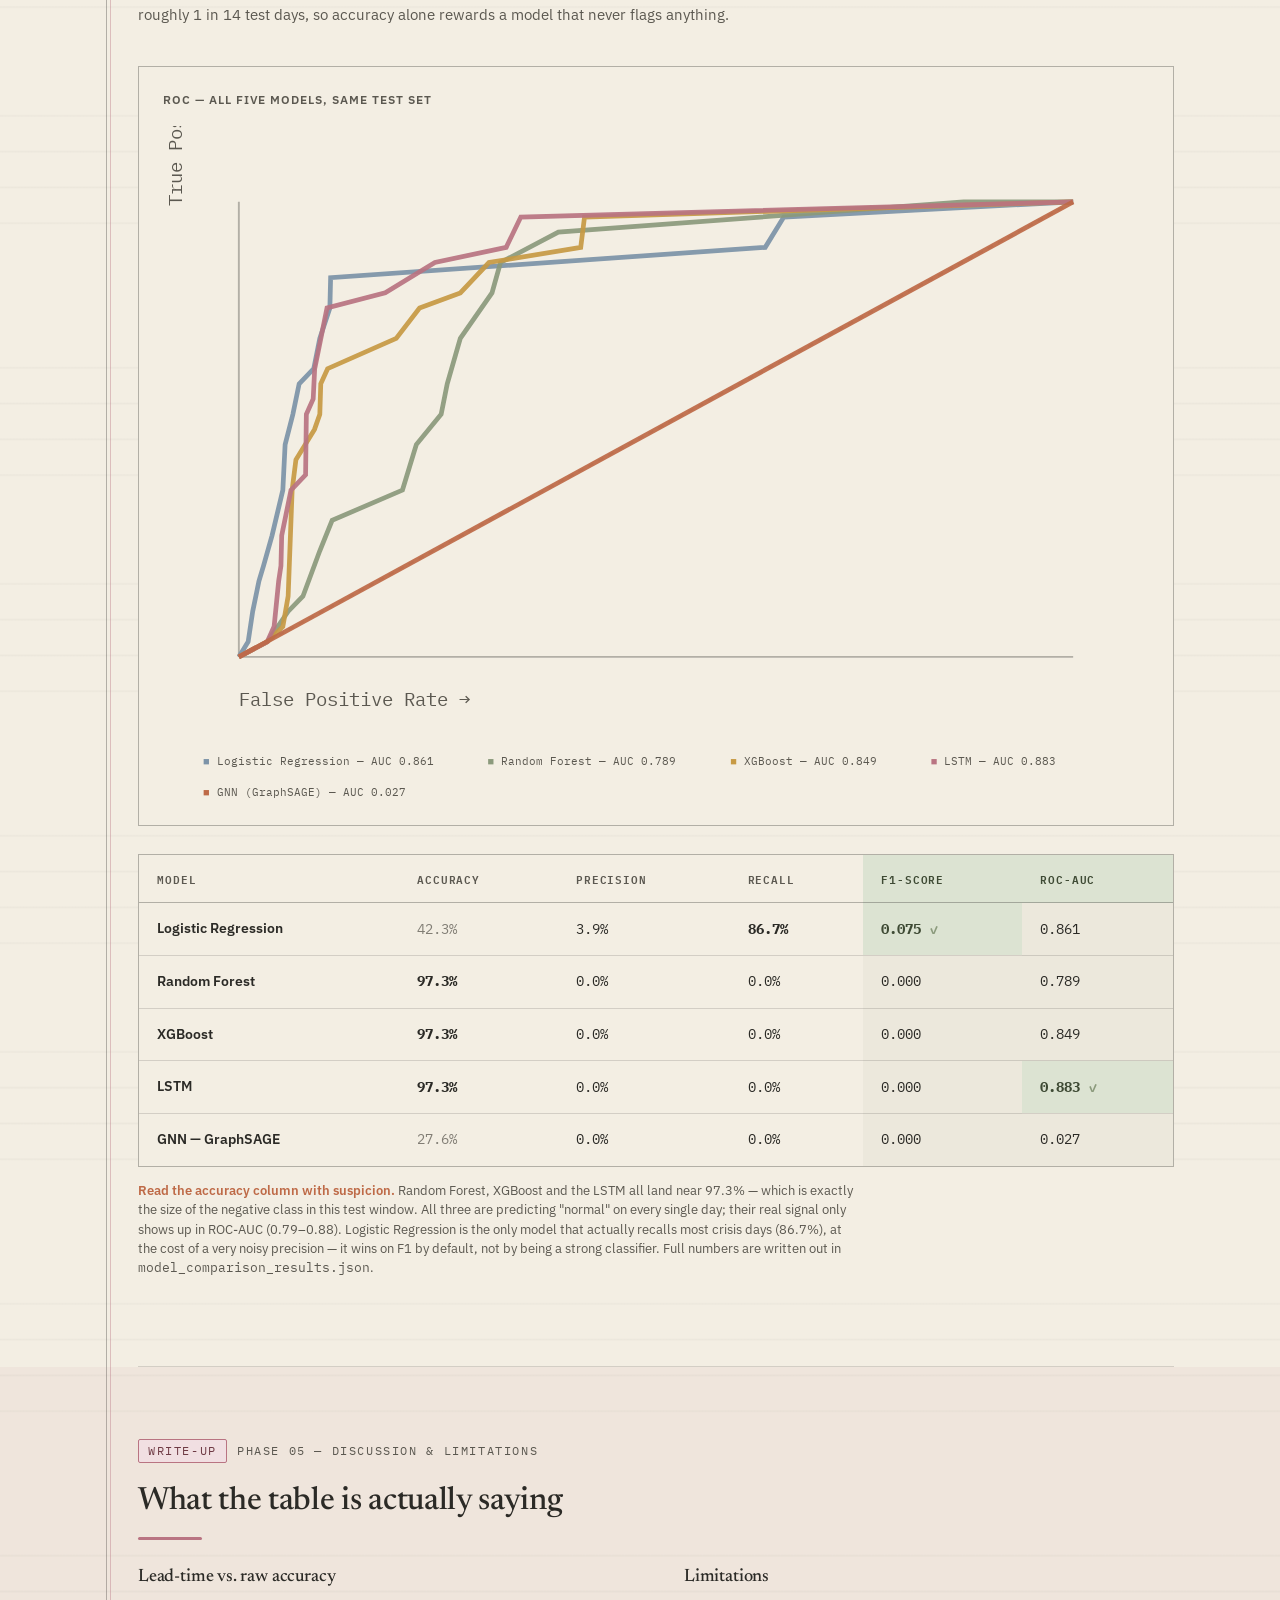
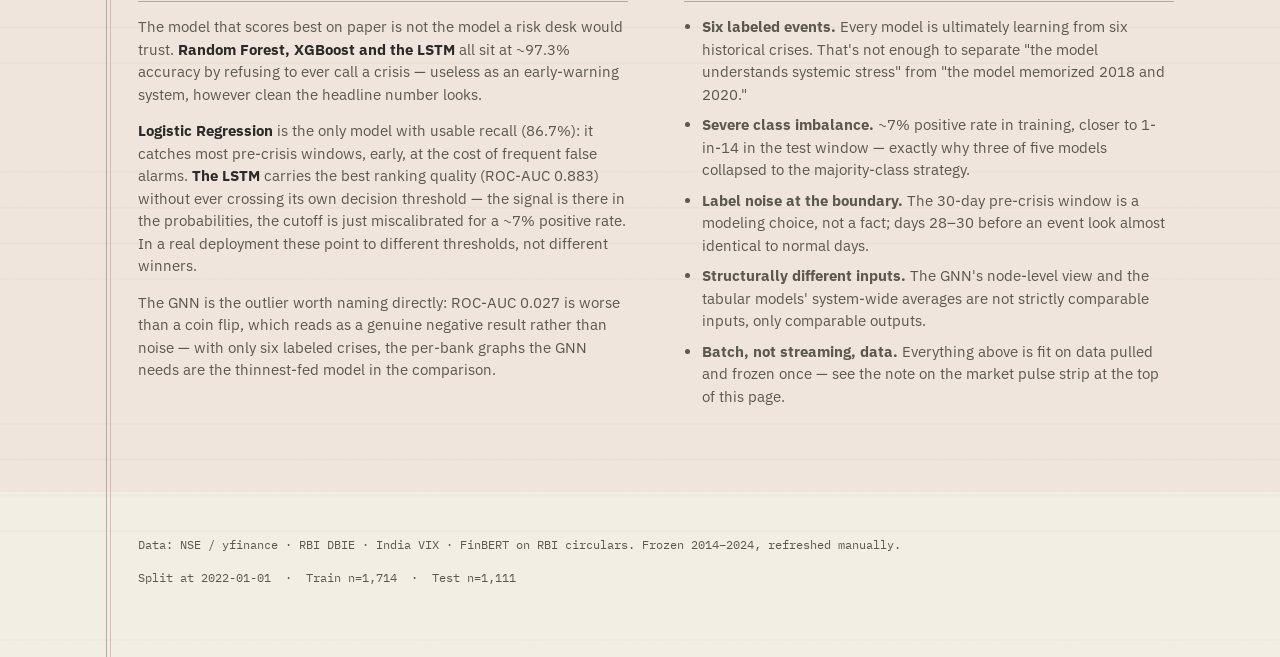
==== commit 7d1e0486: "Add files via upload" ====
--- a/index.html
+++ b/index.html
@@ -952,7 +952,6 @@
                      activeModel: 'Logistic Regression', backendPayload: null, tier1Row: null };
 
 const MODEL_LIST = ["Logistic Regression", "Random Forest", "XGBoost", "LSTM", "GNN (GraphSAGE)"];
-const LIVE_CAPABLE = { "Logistic Regression": true, "Random Forest": true, "XGBoost": true, "LSTM": false, "GNN (GraphSAGE)": false };
 
 function sigmoid(z){ return 1/(1+Math.exp(-z)); }
 
@@ -973,11 +972,17 @@
 function renderModelPills(){
   const el = document.getElementById('liveModelSelect');
   el.innerHTML = MODEL_LIST.map(name => {
-    const liveOK = liveState.tier === 2 ? LIVE_CAPABLE[name] : (name === 'Logistic Regression');
+    let liveOK;
+    if(liveState.tier === 2){
+      const scores = (liveState.backendPayload && liveState.backendPayload.model_scores) || {};
+      liveOK = scores[name] !== undefined && scores[name] !== null;
+    } else {
+      liveOK = (name === 'Logistic Regression');
+    }
     const cls = ['model-pill'];
     if(name === liveState.activeModel) cls.push('active');
     if(!liveOK) cls.push('disabled');
-    const title = liveOK ? '' : (LIVE_CAPABLE[name] ? 'title="Deploy the Tier 2 backend to live-score this model"' : 'title="Not re-scored live — see the note below"');
+    const title = liveOK ? '' : (liveState.tier === 2 ? 'title="This backend does not live-score this model"' : 'title="Deploy a backend (Vercel or run_local.py) to live-score this model"');
     return `<button class="${cls.join(' ')}" data-model="${name}" ${title} ${liveOK?'':'disabled'}>${name}</button>`;
   }).join('');
   el.querySelectorAll('.model-pill').forEach(btn => {
@@ -1042,12 +1047,8 @@
 
 async function tryBackend(){
   try{
-    // no-cache ensures every reload gets a fresh score, never a cached response
-    const res = await fetch('/api/live_score', {
-      signal: AbortSignal.timeout(60000),
-      headers: { 'Cache-Control': 'no-cache', 'Pragma': 'no-cache' }
-    });
-    if(!res.ok) return { ok:false, reason: 'backend HTTP ' + res.status };
+    const res = await fetch('/api/live_score', { signal: AbortSignal.timeout(4000) });
+    if(!res.ok) return { ok:false, reason: 'no backend deployed (HTTP ' + res.status + ')' };
     const data = await res.json();
     if(data.error) return { ok:false, reason: 'backend error: ' + data.error };
     return { ok:true, data };
@@ -1144,17 +1145,13 @@
   document.getElementById('refreshBtn').addEventListener('click', () => { runLiveScore(true); startCountdown(); });
   runLiveScore(false);
   startCountdown();
-  // Refresh when user returns to this tab after being away
-  document.addEventListener('visibilitychange', () => {
-    if(document.visibilityState === 'visible') { runLiveScore(false); startCountdown(); }
-  });
 }catch(e){ console.error('live inference bootstrap failed:', e); }
 
 /* ============================================================
    Top-bar pulse strip — same live USD/INR read, mirrored up top.
    ============================================================ */
 (function(){
-  const FALLBACK = { usdinr: "84.20", vix: "13.2", nifty: "55,800" };
+  const FALLBACK = { usdinr: "86.40", vix: "14.8", nifty: "51,240" };
   const dot = document.getElementById('pulseDot');
   const status = document.getElementById('pulseStatus');
   const note = document.getElementById('pulseNote');
